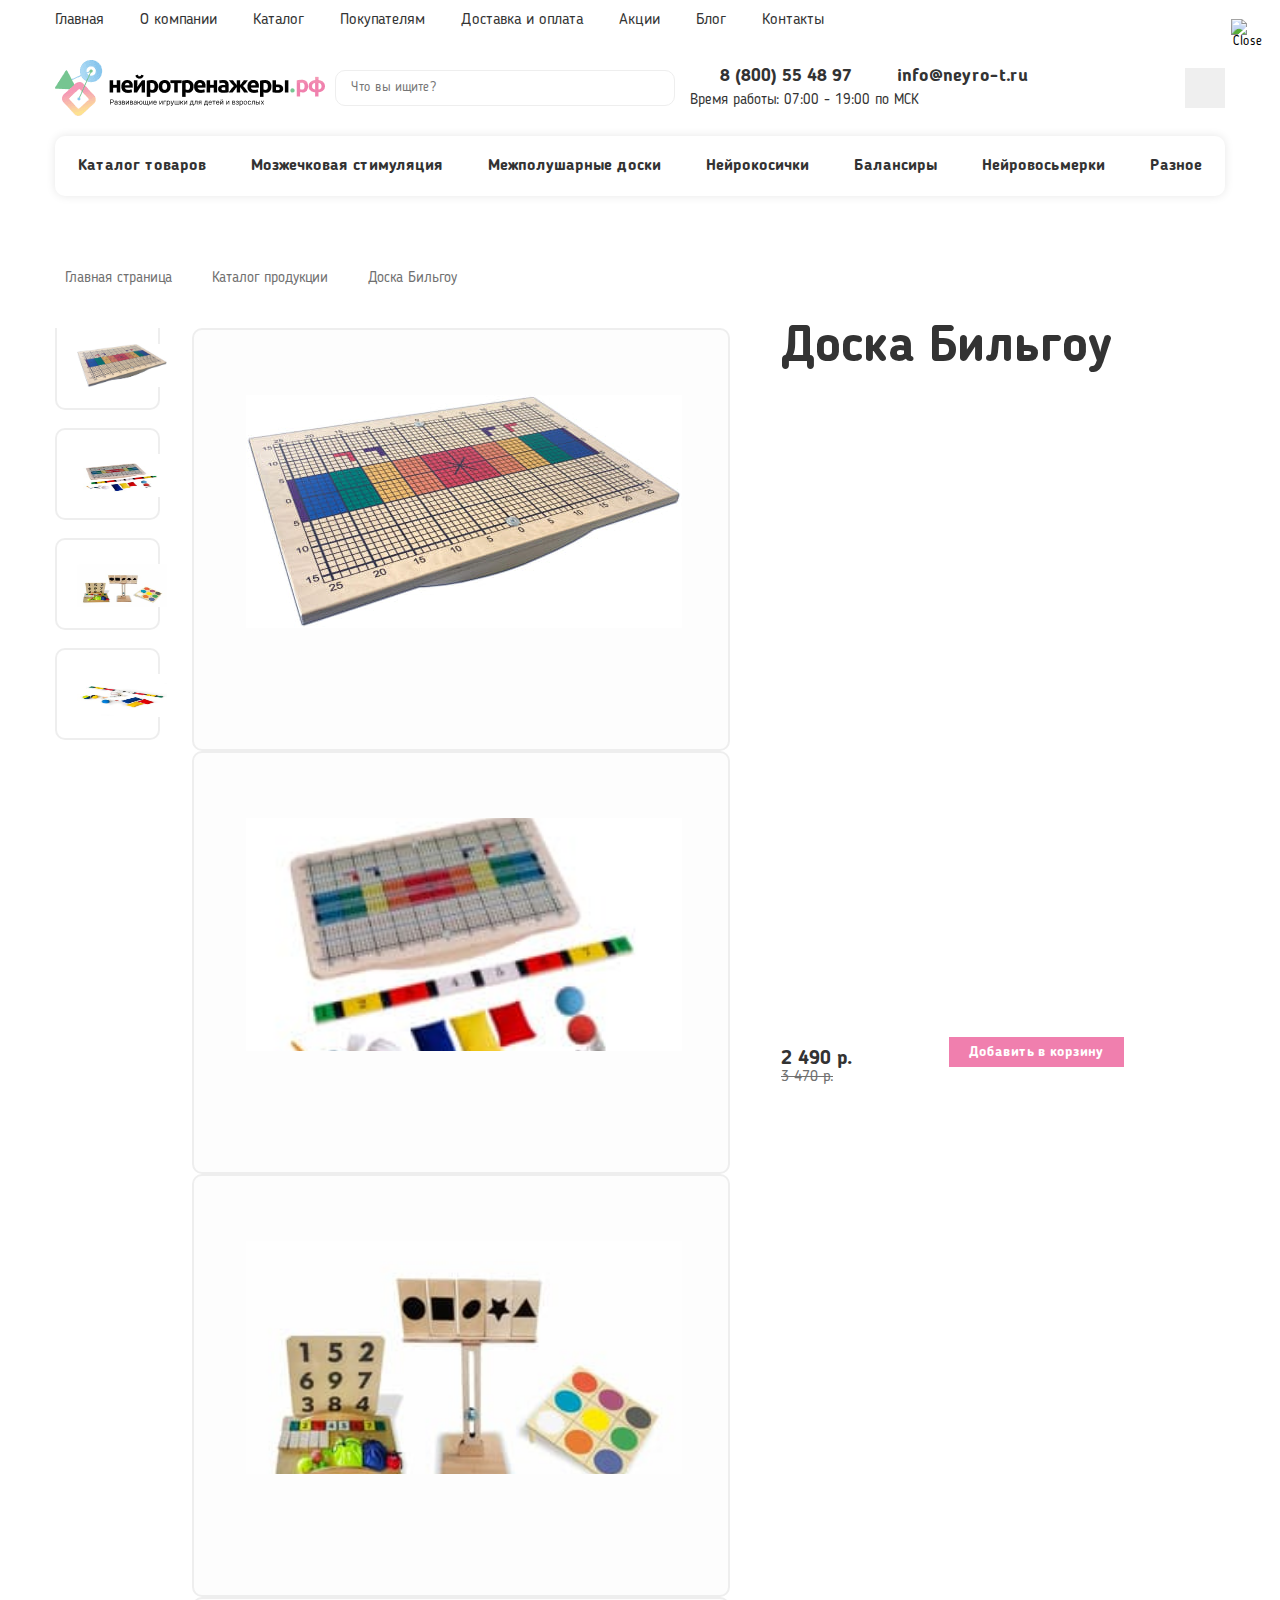
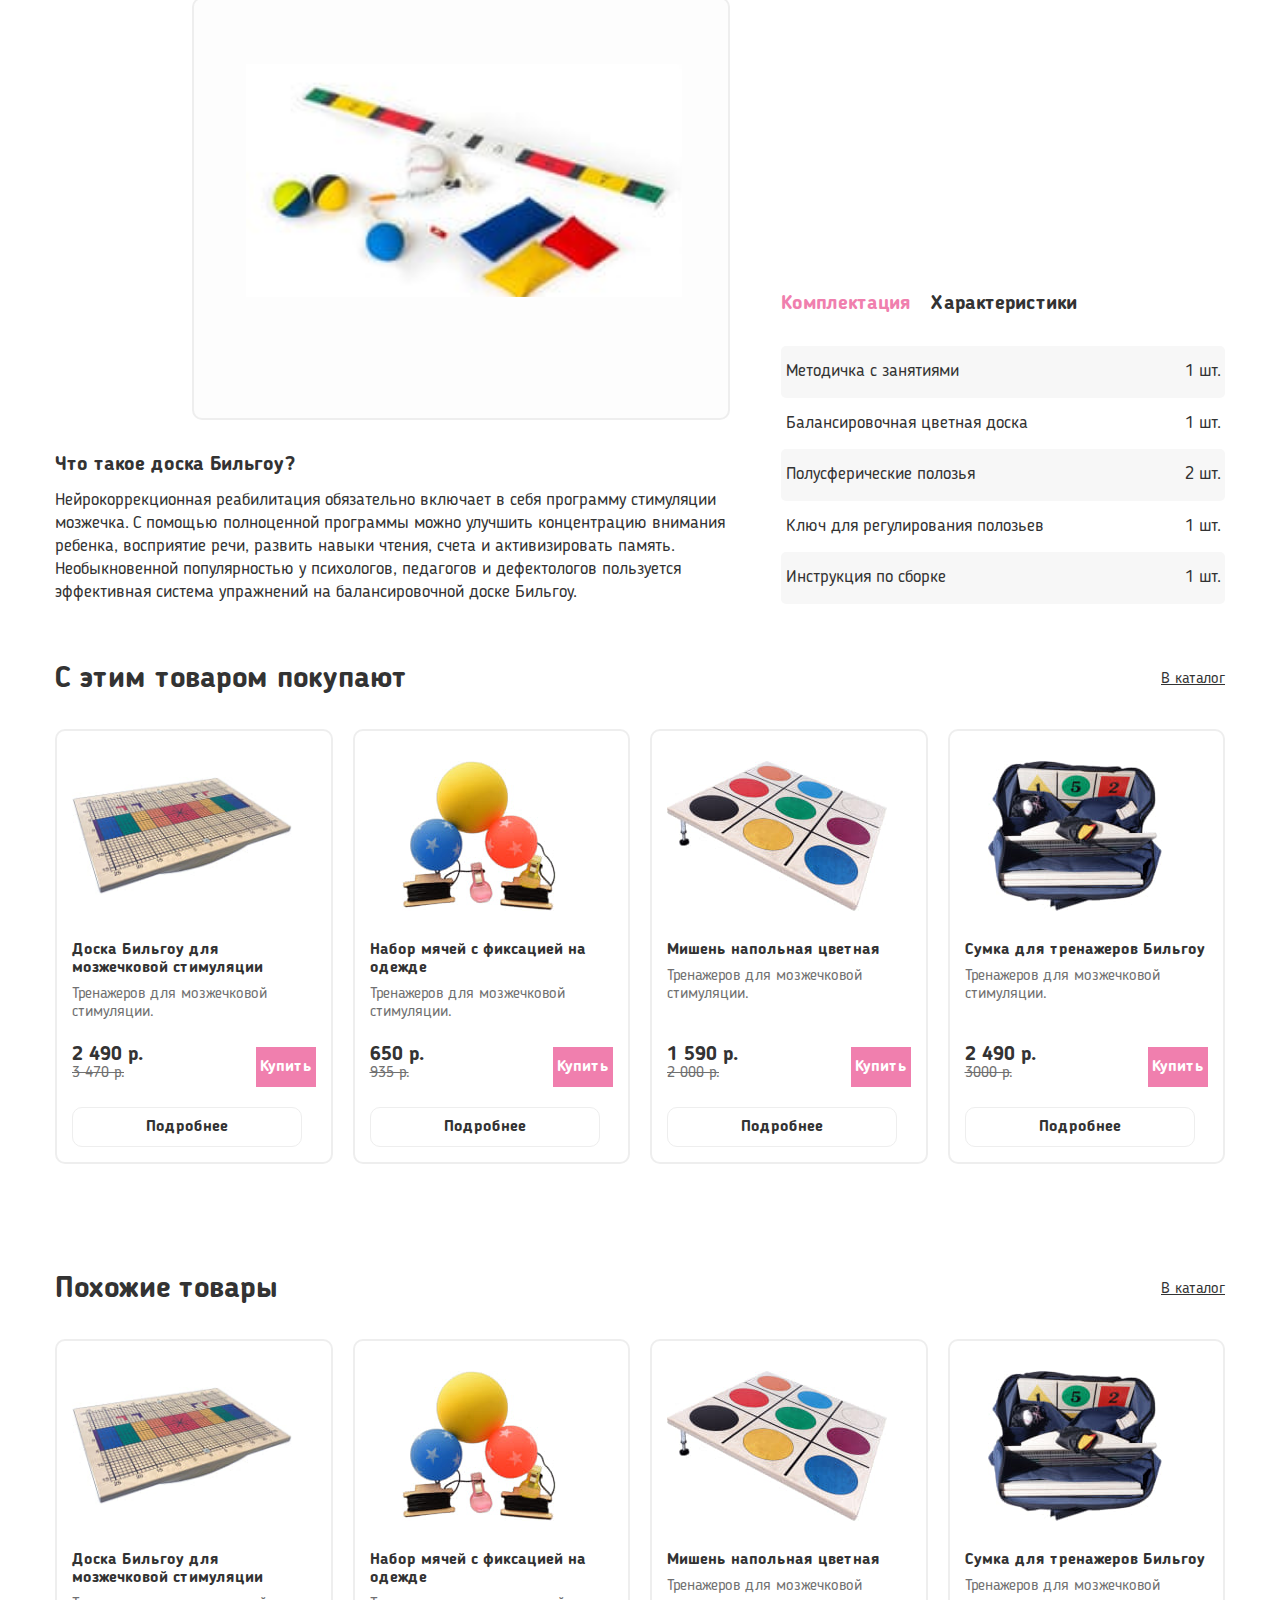
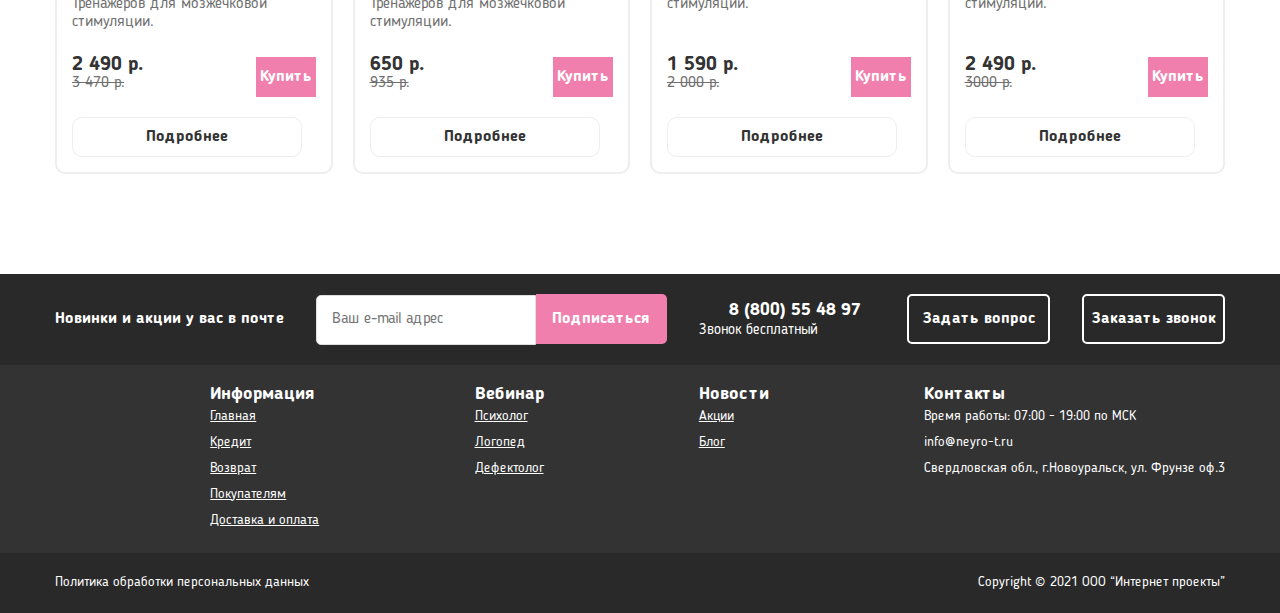
==== card-product.html @ 8db17e18 "Add files via upload" ====
<!DOCTYPE html>
<html lang="ru">
<head>
    <meta charset="UTF-8">
    <meta name="viewport" content="width=device-width, initial-scale=1">
    <link rel="stylesheet" href="css/style.css">
    <link href = "fonts/stylesheet.css" rel = "stylesheet" type = "text/css"/>
    <link rel="stylesheet" href="css/smartbasket.min.css">
    <link rel="stylesheet" href="css/jquery-ui.css">
    
    <meta name="description" content="Описание страницы">
    <meta name="keywords" content="Ключевые слова для яндекс"/>
    <meta name="googlebot" content="notranslate">
    
    <title>Карта продукта</title>
    <script src="https://cdnjs.cloudflare.com/ajax/libs/jquery/3.6.2/jquery.min.js" integrity="sha512-tWHlutFnuG0C6nQRlpvrEhE4QpkG1nn2MOUMWmUeRePl4e3Aki0VB6W1v3oLjFtd0hVOtRQ9PHpSfN6u6/QXkQ==" crossorigin="anonymous" referrerpolicy="no-referrer"></script>
</head>
<body>

<!--Header--->

    <header class="header" id="header">
        <div class="container">
            <div class="header-top">
               <div class="header-center__logo-mobil">
                    <img src="img/header/logo.png" alt="">
                </div>
                <nav class="header-top__body" id="nav">
                    <a href="index.html" class="header-top__link">Главная</a>
                    <a href="#" class="header-top__link">О компании</a>
                    <a href="catalog.html" class="header-top__link">Каталог</a>
                    <a href="#" class="header-top__link">Покупателям</a>
                    <a href="#" class="header-top__link">Доставка и оплата</a>
                    <a href="#" class="header-top__link">Акции</a>
                    <a href="#" class="header-top__link">Блог</a>
                    <a href="#" class="header-top__link">Контакты</a>
                    <div class="header-top__social-mobil">
                        <a href="#" target="_blank" class="header-top__img">
                            <img src="img/header/vk.svg" alt="">
                        </a>
                        <a href="#" target="_blank" class="header-top__img">
                            <img src="img/header/inst.svg" alt="">
                        </a>
                        <a href="#" target="_blank" class="header-top__img">
                            <img src="img/header/watsap.svg" alt="">
                        </a>
                    </div>
                </nav>
                <div class="header-top__social">
                        <a href="#" target="_blank" class="header-top__img">
                            <img src="img/header/vk.svg" alt="">
                        </a>
                        <a href="#" target="_blank" class="header-top__img">
                            <img src="img/header/inst.svg" alt="">
                        </a>
                        <a href="#" target="_blank" class="header-top__img">
                            <img src="img/header/watsap.svg" alt="">
                        </a>
                    </div>
                <button class="burger" type="button" id="burger"><span class="burger__item">Menu</span> </button>
                <div class="search-mobil" id="search-mobil">
                <div class="search-mobil_title"><span>Поиск по сайту</span><img src="img/header/close.svg" alt="" id="img-close2"></div>
                <form class="form form-search-mobil" action="/" method="post">
                    <div class="form__group form__group-search-mobil">
                        <input class="form__input form__input-search-mobil" name="search" type="text"  placeholder="Что вы ищите?">
                        <button class="form__btn form__btn-search-mobil" type="submit"><img src="img/header/search.svg" alt=""></button>
                    </div>
                    <button class="filters-btn filters-btn-search-mobil" type="button" id="filters-btn-search-mobil">Применить</button>
                </form>
            </div>
            </div>
            <div class="header-center">
                <div class="header-center__item">
                    <a class="header-center__logo" href="#">
                        <img src="img/header/logo.png" alt="">
                    </a>
                    <form class="form" action="/" method="post">
                        <div class="form__group">
                            <input class="form__input" name="search" type="text"  placeholder="Что вы ищите?">
                            <button class="form__btn" type="submit"><img src="img/header/search.svg" alt=""></button>
                        </div>
                    </form>
                    <div class="header-center__body">
                        <a class="header-center__tel" href="tel:89009001234">8 (800) 55 48 97</a>
                        <a class="header-center__mail" href="#">info@neyro-t.ru</a>
                        <p class="header-center__text" >Время работы: 07:00 - 19:00 по МСК</p>
                        </div>

                        <div class="header-center__body-mobil">
                        <a class="header-center__tel" href="tel:89009001234">8 (800) 55 48 97</a>
                        <p class="header-center__text-mobil" >07:00 - 19:00 по МСК</p>
                        </div>
                    <div class="header-center__action">
                        <a href="#" class="header-center__user user-mobil">
                            <img class="user-mobil-img" src="img/header/search.svg" alt="" id="form__btn-search-mobil">
                        </a>
                        <a href="#" class="header-center__user" data-modal="#modal_hire_me">
                            <img src="img/header/user.svg" alt="">
                        </a>
                        <button class="alert-button"></button>
                    </div>
                </div>
            </div>
            <div class="header-bottom">
                <nav class="header-bottom__item" id="nav-2">
                    <div class="header-bottom__menu">
                        <h3 class="header-bottom__link">Каталог товаров</h3>
                        <button class="modal__close modal__close-mobil" type="button" id="burger-2"><img class="burger2-close" src="img/modal-close.svg" alt="Close"></button>
                    </div>
                    <a href="#" class="header-bottom__link" id="nav__link-2">Мозжечковая стимуляция</a>
                    <a href="#" class="header-bottom__link" id="nav__link-2">Межполушарные доски</a>
                    <a href="#" class="header-bottom__link" id="nav__link-2">Нейрокосички</a>
                    <a href="#" class="header-bottom__link" id="nav__link-2">Балансиры</a>
                    <a href="#" class="header-bottom__link" id="nav__link-2">Нейровосьмерки</a>
                    <a href="#" class="header-bottom__link" id="nav__link-2">Разное</a>
                </nav>
                <div class="burger-2__item">
                    <button class="burger-2" type="button" id="burger-2"><span class="burger__item-2">Каталог товаров</span></button>
                </div>
            </div>
        </div>
    </header>


<!--Card-product--->

<div class="card-product">
    <div class="container">
        <div class="catalog__link_body">
            <a href="index.html" class="catalog_link">Главная страница</a>
            <a href="catalog.html" class="catalog_link">Каталог продукции</a>
            <a href="#" class="catalog_link">Доска Бильгоу</a>
        </div>
        <div class="card-product_item">
            <div class="card-product_colum">
                <div class="slider_item">
                    <div class="slider-nav">
                        <div class="slider-nav_body">
                            <img class="slider-nav_img" src="img/card-product/image01.jpg" alt="">
                        </div>
                        <div class="slider-nav_body">
                            <img class="slider-nav_img" src="img/card-product/image02.jpg" alt="">
                        </div>
                        <div class="slider-nav_body">
                            <img class="slider-nav_img" src="img/card-product/image03.jpg" alt="">
                        </div>
                        <div class="slider-nav_body">
                            <img class="slider-nav_img" src="img/card-product/image04.jpg" alt="">
                        </div>
                    </div>
                    <div class="slider-for">
                        <div class="slider-for_body">
                            <img class="slider-for_img" src="img/card-product/image01.jpg" alt="">
                        </div>
                        <div class="slider-for_body">
                            <img class="slider-for_img" src="img/card-product/image02.jpg" alt="">
                        </div>
                        <div class="slider-for_body">
                            <img class="slider-for_img" src="img/card-product/image03.jpg" alt="">
                        </div>
                        <div class="slider-for_body">
                            <img class="slider-for_img" src="img/card-product/image04.jpg" alt="">
                        </div>
                    </div>
                </div>
                <h4 class="card-product_subtitle">Что такое доска Бильгоу?</h4>
                <p class="card-product_text">Нейрокоррекционная реабилитация обязательно включает в себя программу стимуляции мозжечка. С помощью полноценной программы можно улучшить концентрацию внимания ребенка, восприятие речи, развить навыки чтения, счета и активизировать память.</p>
                <p class="card-product_text">Необыкновенной популярностью у психологов, педагогов и дефектологов пользуется эффективная система упражнений на балансировочной доске Бильгоу.</p>
            </div>
             <div class="card-product_colum card-product_body">
               <h1 class="card-basket__title card-product_title">Доска Бильгоу</h1>
                <div class="card-basket__body">
                    <div class="card-basket__price">
                        <p class="card-basket__price-new">2 490 р.</p>
                        <p class="card-basket__price-old">3 470 р.</p>
                    </div>
                    <div class="product__quantity_tablet">
                        <div class="product__quantity"></div>
                        <button class="card-form__btn btn-card-basket"
                        data-sb-id-or-vendor-code="01"
                        data-sb-product-name="Доска Бильгоу для мозжечковой стимуляции"
                        data-sb-product-price="2490"
                        data-sb-product-quantity="1"
                        data-sb-product-img="img/card/image%207.jpg">Добавить в корзину</button>
                    </div>
                    <div class="card-product_guarantee">
                        <div class="card-product_guarantee_item">
                            <div class="card-product_guarantee-img">
                                <img src="img/card-product/Vector_mob/Vector_mob01.svg" alt="">
                            </div>
                            <p class="card-product_guarantee-text">Гарантия 1 год</p>
                        </div>
                        <div class="card-product_guarantee_item">
                            <div class="card-product_guarantee-img">
                                <img src="img/card-product/Vector_mob/Vector_mob02.svg" alt="">
                            </div>
                            <p class="card-product_guarantee-text">Возврат в течении 1 месяца</p>
                        </div>
                        <div class="card-product_guarantee_item">
                            <div class="card-product_guarantee-img">
                                <img src="img/card-product/Vector_mob/Vector_mob03.svg" alt="">
                            </div>
                            <p class="card-product_guarantee-text">Доставка:</p>
                            <div class="card-product_delivery">
                                <img src="img/card-product/Vector_mob/pochta.png" alt="">
                            </div>
                            <div class="card-product_delivery">
                                <img src="img/card-product/Vector_mob/sdek.png" alt="">
                            </div>
                        </div>
                    </div>
                </div>
                <div class="characteristics tabs" id="tabs">
                    <div class="characteristics_body tab-header">
                       <button class="characteristics_title tab-header__item js-tab-trigger active" data-tab="1" type="button">Комплектация</button>
                       <button class="characteristics_title tab-header__item js-tab-trigger " data-tab="2" type="button">Характеристики</button>
                    </div>
                    <div class="characteristics_content tab-content">
                        <div class="tab-content__item js-tab-content active" data-tab="1">
                            <div class="characteristics_content-body">
                                <p class="characteristics_content-title">Методичка с занятиями</p>
                                <p class="characteristics_content-title">1 шт.</p>
                            </div>
                            <div class="characteristics_content-body characteristics_content-body-none">
                                <p class="characteristics_content-title">Балансировочная цветная доска</p>
                                <p class="characteristics_content-title">1 шт.</p>
                            </div>
                            <div class="characteristics_content-body">
                                <p class="characteristics_content-title">Полусферические полозья</p>
                                <p class="characteristics_content-title">2 шт.</p>
                            </div>
                            <div class="characteristics_content-body characteristics_content-body-none">
                                <p class="characteristics_content-title">Ключ для регулирования полозьев</p>
                                <p class="characteristics_content-title">1 шт.</p>
                            </div>
                            <div class="characteristics_content-body">
                                <p class="characteristics_content-title">Инструкция по сборке</p>
                                <p class="characteristics_content-title">1 шт.</p>
                            </div>
                        </div>
                        <div class="tab-content__item js-tab-content" data-tab="2">
                            <div class="characteristics_content-body">
                                <p class="characteristics_content-title">Балансировочная цветная доска</p>
                                <p class="characteristics_content-title">100 шт.</p>
                            </div>
                            <div class="characteristics_content-body characteristics_content-body-none">
                                <p class="characteristics_content-title">Полусферические полозья</p>
                                <p class="characteristics_content-title">10 шт.</p>
                            </div>
                            <div class="characteristics_content-body">
                                <p class="characteristics_content-title">Ключ для регулирования полозьев</p>
                                <p class="characteristics_content-title">2000 шт.</p>
                            </div>
                            <div class="characteristics_content-body characteristics_content-body-none">
                                <p class="characteristics_content-title">Инструкция по сборке</p>
                                <p class="characteristics_content-title">100 шт.</p>
                            </div>
                            <div class="characteristics_content-body">
                                <p class="characteristics_content-title">Методичка с занятиями</p>
                                <p class="characteristics_content-title">180 шт.</p>
                            </div>
                        </div>
                    </div>
                </div>
             </div>
         </div>
     </div>
</div>


<!--Card--->

<div class="card">
    <div class="container">
        <div class="card-title-body">
            <h2 class="card-title">С этим товаром покупают</h2>
            <a class="card-title-link" href="catalog.html">В каталог</a>
        </div>
        <div class="card__item">
            <div class="card__colum">
                <div class="card-basket">
                    <div class="card-basket__img">
                        <img class="img-card" src="img/card/image%207.jpg" alt="">
                    </div>
                    <h4 class="card-basket__title">Доска Бильгоу для мозжечковой стимуляции</h4>
                    <p class="card-basket__subtitle">Тренажеров для мозжечковой стимуляции.</p>
                    <div class="card-basket__body">
                        <div class="card-basket__price">
                            <p class="card-basket__price-new">2 490 р.</p>
                            <p class="card-basket__price-old">3 470 р.</p>
                        </div>
                        <div class="product__quantity"></div>
                        <button class="card-form__btn"
                        data-sb-id-or-vendor-code="01"
                        data-sb-product-name="Доска Бильгоу для мозжечковой стимуляции"
                        data-sb-product-price="2490"
                        data-sb-product-quantity="1"
                        data-sb-product-img="img/card/image%207.jpg">Купить</button>
                    </div>
                    <a href="card-product.html" class="card__btn">Подробнее</a>
                </div>
            </div>
            <div class="card__colum">
                <div class="card-basket">
                    <div class="card-basket__img">
                        <img class="img-card" src="img/card/image%206.jpg" alt="">
                    </div>
                    <h4 class="card-basket__title">Набор мячей с фиксацией на одежде</h4>
                    <p class="card-basket__subtitle">Тренажеров для мозжечковой стимуляции.</p>
                    <div class="card-basket__body">
                        <div class="card-basket__price">
                            <p class="card-basket__price-new">650 р.</p>
                            <p class="card-basket__price-old">935 р.</p>
                        </div>
                        <div class="product__quantity"></div>
                        <button class="card-form__btn"
                        data-sb-id-or-vendor-code="02"
                        data-sb-product-name="Набор мячей с фиксацией на одежде"
                        data-sb-product-price="650"
                        data-sb-product-quantity="1"
                        data-sb-product-img="img/card/image%206.jpg">Купить</button>
                    </div>
                    <a href="card-product.html" class="card__btn">Подробнее</a>
                </div>
            </div>
            <div class="card__colum">
                <div class="card-basket">
                    <div class="card-basket__img">
                        <img class="img-card" src="img/card/image%205.jpg" alt="">
                    </div>
                    <h4 class="card-basket__title">Мишень напольная цветная</h4>
                    <p class="card-basket__subtitle">Тренажеров для мозжечковой стимуляции.</p>
                    <div class="card-basket__body">
                        <div class="card-basket__price">
                            <p class="card-basket__price-new">1 590 р.</p>
                            <p class="card-basket__price-old">2 000 р.</p>
                        </div>
                        <div class="product__quantity"></div>
                        <button class="card-form__btn"
                        data-sb-id-or-vendor-code="03"
                        data-sb-product-name="Мишень напольная цветная"
                        data-sb-product-price="1590"
                        data-sb-product-quantity="1"
                        data-sb-product-img="img/card/image%205.jpg">Купить</button>
                    </div>
                    <a href="card-product.html" class="card__btn">Подробнее</a>
                </div>
            </div>
            <div class="card__colum">
                <div class="card-basket">
                    <div class="card-basket__img">
                        <img class="img-card" src="img/card/image%204.jpg" alt="">
                    </div>
                    <h4 class="card-basket__title">Сумка для тренажеров Бильгоу</h4>
                    <p class="card-basket__subtitle">Тренажеров для мозжечковой стимуляции.</p>
                    <div class="card-basket__body">
                        <div class="card-basket__price">
                            <p class="card-basket__price-new">2 490 р.</p>
                            <p class="card-basket__price-old">3000 р.</p>
                        </div>
                        <div class="product__quantity"></div>
                        <button class="card-form__btn"
                        data-sb-id-or-vendor-code="04"
                        data-sb-product-name="Сумка для тренажеров Бильгоу"
                        data-sb-product-price="2490"
                        data-sb-product-quantity="1"
                        data-sb-product-img="img/card/image%204.jpg">Купить</button>
                    </div>
                    <a href="card-product.html" class="card__btn">Подробнее</a>
                </div>
            </div>
        </div>
    </div>
</div>


<!--Card--->

<div class="card">
    <div class="container">
        <div class="card-title-body">
            <h2 class="card-title">Похожие товары</h2>
            <a class="card-title-link" href="catalog.html">В каталог</a>
        </div>
        <div class="card__item">
            <div class="card__colum">
                <div class="card-basket">
                    <div class="card-basket__img">
                        <img class="img-card" src="img/card/image%207.jpg" alt="">
                    </div>
                    <h4 class="card-basket__title">Доска Бильгоу для мозжечковой стимуляции</h4>
                    <p class="card-basket__subtitle">Тренажеров для мозжечковой стимуляции.</p>
                    <div class="card-basket__body">
                        <div class="card-basket__price">
                            <p class="card-basket__price-new">2 490 р.</p>
                            <p class="card-basket__price-old">3 470 р.</p>
                        </div>
                        <div class="product__quantity"></div>
                        <button class="card-form__btn"
                        data-sb-id-or-vendor-code="01"
                        data-sb-product-name="Доска Бильгоу для мозжечковой стимуляции"
                        data-sb-product-price="2490"
                        data-sb-product-quantity="1"
                        data-sb-product-img="img/card/image%207.jpg">Купить</button>
                    </div>
                    <a href="card-product.html" class="card__btn">Подробнее</a>
                </div>
            </div>
            <div class="card__colum">
                <div class="card-basket">
                    <div class="card-basket__img">
                        <img class="img-card" src="img/card/image%206.jpg" alt="">
                    </div>
                    <h4 class="card-basket__title">Набор мячей с фиксацией на одежде</h4>
                    <p class="card-basket__subtitle">Тренажеров для мозжечковой стимуляции.</p>
                    <div class="card-basket__body">
                        <div class="card-basket__price">
                            <p class="card-basket__price-new">650 р.</p>
                            <p class="card-basket__price-old">935 р.</p>
                        </div>
                        <div class="product__quantity"></div>
                        <button class="card-form__btn"
                        data-sb-id-or-vendor-code="02"
                        data-sb-product-name="Набор мячей с фиксацией на одежде"
                        data-sb-product-price="650"
                        data-sb-product-quantity="1"
                        data-sb-product-img="img/card/image%206.jpg">Купить</button>
                    </div>
                    <a href="card-product.html" class="card__btn">Подробнее</a>
                </div>
            </div>
            <div class="card__colum">
                <div class="card-basket">
                    <div class="card-basket__img">
                        <img class="img-card" src="img/card/image%205.jpg" alt="">
                    </div>
                    <h4 class="card-basket__title">Мишень напольная цветная</h4>
                    <p class="card-basket__subtitle">Тренажеров для мозжечковой стимуляции.</p>
                    <div class="card-basket__body">
                        <div class="card-basket__price">
                            <p class="card-basket__price-new">1 590 р.</p>
                            <p class="card-basket__price-old">2 000 р.</p>
                        </div>
                        <div class="product__quantity"></div>
                        <button class="card-form__btn"
                        data-sb-id-or-vendor-code="03"
                        data-sb-product-name="Мишень напольная цветная"
                        data-sb-product-price="1590"
                        data-sb-product-quantity="1"
                        data-sb-product-img="img/card/image%205.jpg">Купить</button>
                    </div>
                    <a href="card-product.html" class="card__btn">Подробнее</a>
                </div>
            </div>
            <div class="card__colum">
                <div class="card-basket">
                    <div class="card-basket__img">
                        <img class="img-card" src="img/card/image%204.jpg" alt="">
                    </div>
                    <h4 class="card-basket__title">Сумка для тренажеров Бильгоу</h4>
                    <p class="card-basket__subtitle">Тренажеров для мозжечковой стимуляции.</p>
                    <div class="card-basket__body">
                        <div class="card-basket__price">
                            <p class="card-basket__price-new">2 490 р.</p>
                            <p class="card-basket__price-old">3000 р.</p>
                        </div>
                        <div class="product__quantity"></div>
                        <button class="card-form__btn"
                        data-sb-id-or-vendor-code="04"
                        data-sb-product-name="Сумка для тренажеров Бильгоу"
                        data-sb-product-price="2490"
                        data-sb-product-quantity="1"
                        data-sb-product-img="img/card/image%204.jpg">Купить</button>
                    </div>
                    <a href="card-product.html" class="card__btn">Подробнее</a>
                </div>
            </div>
        </div>
    </div>
</div>


<!--Footer--->

<footer class="footer">
    <div class="footer-top">
        <div class="container">
            <div class="footer-top_item">
                <p class="footer-top_title">Новинки и акции у вас в почте</p>
                <form class="form-footer" action="/" method="post">
                    <div class="form__group-footer">
                        <input class="form__input-footer" name="search" type="text"  placeholder="Ваш e-mail адрес">
                        <button class="form__btn-footer" type="submit" data-modal="#modal_list">Подписаться</button>
                    </div>
                </form>
                <div class="footer-top_body">
                    <a class="header-center__tel" href="tel:89009001234">8 (800) 55 48 97</a>
                    <p class="footer-top_text">Звонок бесплатный</p>
                </div>
                <button class="footer-top_btn" data-modal="#modal_question">Задать вопрос</button>
                <button class="footer-top_btn" data-modal="#modal_call">Заказать звонок</button>
            </div>
        </div>
    </div>
    <div class="footer-center">
        <div class="container">
            <div class="footer-center_item">
                <div class="footer-center_colum">
                    <div class="footer-center_img">
                        <img src="img/footer/logo-footer.svg" alt="">
                    </div>
                </div>
                <div class="footer-center_colum">
                    <div class="footer-center_body">
                        <ul class="footer-center_title">Информация
                            <li><a href="#">Главная</a></li>
                            <li><a href="#">Кредит</a></li>
                            <li><a href="#">Возврат</a></li>
                            <li><a href="#">Покупателям</a></li>
                            <li><a href="#">Доставка и оплата</a></li>
                        </ul>
                    </div>
                </div>
                <div class="footer-center_colum">
                    <div class="footer-center_body">
                        <ul class="footer-center_title">Вебинар
                            <li><a href="#">Психолог</a></li>
                            <li><a href="#">Логопед</a></li>
                            <li><a href="#">Дефектолог</a></li>
                        </ul>
                    </div>
                </div>
                <div class="footer-center_colum">
                    <div class="footer-center_body">
                        <ul class="footer-center_title">Новости
                            <li><a href="#">Акции</a></li>
                            <li><a href="#">Блог</a></li>
                        </ul>
                    </div>
                </div>
                <div class="footer-center_colum">
                    <div class="footer-center_body">
                        <ul class="footer-center_title footer-right">Контакты
                            <li>Время работы: 07:00 - 19:00 по МСК</li>
                            <li><a href="#">info@neyro-t.ru</a></li>
                            <li>Свердловская обл., г.Новоуральск, ул. Фрунзе оф.3</li>
                        </ul>
                        <div class="header-top__social social-footer">
                            <a href="#" target="_blank" class="header-top__img">
                                <img src="img/footer/Vector.svg" alt="">
                            </a>
                            <a href="#" target="_blank" class="header-top__img">
                                <img src="img/footer/Vector%20(1).svg" alt="">
                            </a>
                            <a href="#" target="_blank" class="header-top__img">
                                <img src="img/footer/Vector%20(2).svg" alt="">
                            </a>
                        </div>
                    </div>
                </div>
            </div>
        </div>
    </div>
    <div class="footer-bottom">
        <div class="container">
            <div class="footer-bottom_item">
                <p class="footer-bottom_text">Политика обработки персональных данных</p>
                <div class="footer-bottom_img">
                    <div class="footer-bottom_card">
                        <img src="img/footer/mir.svg" alt="">
                    </div>
                    <div class="footer-bottom_card">
                        <img src="img/footer/master%20card.svg" alt="">
                    </div>
                    <div class="footer-bottom_card">
                        <img src="img/footer/visa.svg" alt="">
                    </div>
                </div>
                <p class="footer-bottom_text">Copyright © 2021 ООО “Интернет проекты”</p>
            </div>
        </div>
    </div>
</footer>


<!--Footer tablet--->

<footer class="footer-tablet">
    <div class="footer-top">
        <div class="container">
            <div class="footer-top_item">
                <div class="footer-top_item-tablet">
                    <p class="footer-top_title footer-top_title-tablet">Новинки и акции у вас в почте</p>
                    <form class="form-footer" action="/" method="post">
                        <div class="form__group-footer">
                            <input class="form__input-footer" name="search" type="text"  placeholder="Ваш e-mail адрес">
                            <button class="form__btn-footer" type="submit" data-modal="#modal_list">Подписаться</button>
                        </div>
                    </form>
                </div>
                <div class="footer-top_body">
                    <div class="footer-top_body-tablet">
                        <a class="header-center__tel" href="tel:89009001234">8 (800) 55 48 97</a>
                        <p class="footer-top_text footer-top_text-tablet">Звонок бесплатный</p>
                    </div>
                    <button class="footer-top_btn footer-top_btn-tablet" data-modal="#modal_question">Задать вопрос</button>
                    <button class="footer-top_btn footer-top_btn-tablet" data-modal="#modal_call">Заказать звонок</button>
                </div>
            </div>
        </div>
    </div>
    <div class="footer-center">
        <div class="container">
            <div class="footer-center_colum footer-center_colum-tablet">
                <div class="footer-center_img">
                    <img src="img/footer/logo-footer.svg" alt="">
                </div>
                </div>
            <div class="footer-center_item">
                <div class="footer-center_colum">
                    <div class="footer-center_body">
                        <ul class="footer-center_title">Информация
                            <li><a href="#">Главная</a></li>
                            <li><a href="#">Кредит</a></li>
                            <li><a href="#">Возврат</a></li>
                            <li><a href="#">Покупателям</a></li>
                            <li><a href="#">Доставка и оплата</a></li>
                        </ul>
                    </div>
                </div>
                <div class="footer-center_colum">
                    <div class="footer-center_body">
                        <ul class="footer-center_title">Вебинар
                            <li><a href="#">Психолог</a></li>
                            <li><a href="#">Логопед</a></li>
                            <li><a href="#">Дефектолог</a></li>
                        </ul>
                    </div>
                </div>
                <div class="footer-center_colum">
                    <div class="footer-center_body">
                        <ul class="footer-center_title">Новости
                            <li><a href="#">Акции</a></li>
                            <li><a href="#">Блог</a></li>
                        </ul>
                    </div>
                </div>
                <div class="footer-center_colum">
                    <div class="footer-center_body">
                        <ul class="footer-center_title footer-right">Контакты
                            <li>Время работы: 07:00 - 19:00 по МСК</li>
                            <li><a href="#">info@neyro-t.ru</a></li>
                            <li>Свердловская обл., г.Новоуральск, ул. Фрунзе оф.3</li>
                        </ul>
                        <div class="header-top__social social-footer">
                            <a href="#" target="_blank" class="header-top__img">
                                <img src="img/footer/Vector.svg" alt="">
                            </a>
                            <a href="#" target="_blank" class="header-top__img">
                                <img src="img/footer/Vector%20(1).svg" alt="">
                            </a>
                            <a href="#" target="_blank" class="header-top__img">
                                <img src="img/footer/Vector%20(2).svg" alt="">
                            </a>
                        </div>
                    </div>
                </div>
            </div>
        </div>
    </div>
    <div class="footer-bottom">
        <div class="container">
            <div class="footer-bottom_item">
                <p class="footer-bottom_text">Политика обработки персональных данных</p>
                <div class="footer-bottom_img">
                    <div class="footer-bottom_card">
                        <img src="img/footer/mir.svg" alt="">
                    </div>
                    <div class="footer-bottom_card">
                        <img src="img/footer/master%20card.svg" alt="">
                    </div>
                    <div class="footer-bottom_card">
                        <img src="img/footer/visa.svg" alt="">
                    </div>
                </div>
                <p class="footer-bottom_text">Copyright © 2021 ООО “Интернет проекты”</p>
            </div>
        </div>
    </div>
</footer>


<!--Footer mobil--->

<footer class="footer-mobil">
    <div class="footer-top">
        <div class="container">
            <div class="footer-top_item footer-top_item-mobil">
                <div class="footer-top_item-tablet">
                    <p class="footer-top_title footer-top_title-mobil">Новинки и акции у вас в почте</p>
                    <form class="form-footer" action="/" method="post">
                        <div class="form__group-footer form__group-footer-mobil">
                            <input class="form__input-footer form__input-footer-mobil" name="search" type="text"  placeholder="Ваш e-mail адрес">
                            <button class="form__btn-footer form__btn-footer-mobil" type="submit" data-modal="#modal_list">Подписаться</button>
                        </div>
                    </form>
                </div>
                <div class="footer-top_body">
                    <div class="footer-top_body2">
                        <a class="header-center__tel footer--tel" href="tel:89009001234">8 (800) 55 48 97</a>
                        <p class="footer-top_text footer-top_text-mobil">Звонок бесплатный</p>
                    </div>
                    <button class="footer-top_btn footer-top_btn-mobil" data-modal="#modal_question">Задать вопрос</button>
                    <button class="footer-top_btn footer-top_btn-mobil" data-modal="#modal_call">Заказать звонок</button>
                </div>
            </div>
        </div>
    </div>
    <div class="footer-center">
        <div class="container">
            <div class="footer-center_colum footer-center_colum-tablet">
                <div class="footer-center_img">
                    <img src="img/footer/logo-footer.svg" alt="">
                </div>
                </div>
            <div class="footer-center_item">
                <div class="footer-center_colum">
                    <div class="footer-center_body-mobil">
                        <ul class="footer-center_title">Информация
                            <li><a href="#">Главная</a></li>
                            <li><a href="#">Кредит</a></li>
                            <li><a href="#">Возврат</a></li>
                            <li><a href="#">Покупателям</a></li>
                            <li><a href="#">Доставка и оплата</a></li>
                        </ul>
                    </div>
                    <div class="footer-center_body">
                        <ul class="footer-center_title">Вебинар
                            <li><a href="#">Психолог</a></li>
                            <li><a href="#">Логопед</a></li>
                            <li><a href="#">Дефектолог</a></li>
                        </ul>
                    </div>
                </div>
                <div class="footer-center_colum">
                    <div class="footer-center_body-mobil">
                        <ul class="footer-center_title">Новости
                            <li><a href="#">Акции</a></li>
                            <li><a href="#">Блог</a></li>
                        </ul>
                    </div>
                    <div class="footer-center_body">
                        <ul class="footer-center_title footer-right">Контакты
                            <li>Время работы: 07:00 - 19:00 по МСК</li>
                            <li><a href="#">info@neyro-t.ru</a></li>
                            <li>Свердловская обл., г.Новоуральск, ул. Фрунзе оф.3</li>
                        </ul>
                        <div class="header-top__social social-footer">
                            <a href="#" target="_blank" class="header-top__img">
                                <img src="img/footer/Vector.svg" alt="">
                            </a>
                            <a href="#" target="_blank" class="header-top__img">
                                <img src="img/footer/Vector%20(1).svg" alt="">
                            </a>
                            <a href="#" target="_blank" class="header-top__img">
                                <img src="img/footer/Vector%20(2).svg" alt="">
                            </a>
                        </div>
                        <div class="footer-bottom_img footer-bottom_img-mobil">
                            <div class="footer-bottom_card">
                                <img src="img/footer/mir.svg" alt="">
                            </div>
                            <div class="footer-bottom_card">
                                <img src="img/footer/master%20card.svg" alt="">
                            </div>
                            <div class="footer-bottom_card">
                                <img src="img/footer/visa.svg" alt="">
                            </div>
                        </div>
                    </div>
                </div>
            </div>
        </div>
    </div>
    <div class="footer-bottom">
        <div class="container">
            <div class="footer-bottom_item">
                <p class="footer-bottom_text">Политика обработки персональных данных</p>
                <p class="footer-bottom_text">Copyright © 2021 ООО “Интернет проекты”</p>
            </div>
        </div>
    </div>
</footer>


<!--Modal-User--->

    <div class="modal" id="modal_hire_me">
        <div class="modal__dialog">
            <button class="modal__close" type="button" data-close><img src="img/modal-close.svg" alt="Close"> </button>
            <div class="modal__body">
                <h3 class="modal_title">Авторизация</h3>
                <form class="modal__form" action="/" method="post">
                    <div class="modal__form__group">
                        <input class="form__input-modal" name="login" type="text" id="input-login" placeholder="Ваш логин">
                    </div>
                    <div class="modal__form__group">
                        <input class="form__input-modal" name="input-tel" type="password" id="input-email" placeholder="Ваш пароль">
                    </div>
                    <div class="modal-btn_body">
                        <button class="modal__btn" type="submit">Войти на сайт</button>
                        <a href="#" class="modal-password">Забыли пароль?</a>
                    </div>
                    <p class="modal_text" data-modal="#modal_hire_me">Нет аккаунта? <a class="modal-password" href="#" data-modal="#modal_registration"> Зарегистрируйтесь</a></p>
                    <p class="modal_subtext">Войти через:</p>
                    <div class="modal_social">
                        <a href="#" class="modal_icon" target="_blank">
                            <img src="img/social/twitter.svg" alt="">
                        </a>
                        <a href="#" class="modal_icon" target="_blank">
                            <img src="img/social/facebook.svg" alt="">
                        </a>
                        <a href="#" class="modal_icon" target="_blank">
                            <img src="img/social/vk.svg" alt="">
                        </a>
                        <a href="#" class="modal_icon" target="_blank">
                            <img src="img/social/ok.svg" alt="">
                        </a>
                        <a href="#" class="modal_icon" target="_blank">
                            <img src="img/social/google.svg" alt="">
                        </a>
                    </div>
                </form>
            </div>
        </div>
    </div>


<!--Modal-registration--->

    <div class="modal" id="modal_registration">
        <div class="modal__dialog">
            <button class="modal__close" type="button" data-close><img src="img/modal-close.svg" alt="Close"> </button>
            <div class="modal__body">
                <h3 class="modal_title">Регистрация</h3>
                <form class="modal__form" action="/" method="post">
                    <div class="modal__form__group">
                        <input class="form__input-modal" name="login" type="text" id="input-login" placeholder="Ваш логин">
                    </div>
                    <div class="modal__form__group">
                        <input class="form__input-modal" name="input-tel" type="password" id="input-email" placeholder="Ваш пароль">
                    </div>
                    <div class="modal__form__group">
                        <input class="form__input-modal" name="input-tel" type="password" id="input-email" placeholder="Повторите пароль">
                    </div>
                    <div class="modal-btn_body modal__btn-registration">
                        <button class="modal__btn" type="submit">Регистрация </button>
                    </div>
                    <p class="modal_subtext">Войти через:</p>
                    <div class="modal_social">
                        <a href="#" class="modal_icon" target="_blank">
                            <img src="img/social/twitter.svg" alt="">
                        </a>
                        <a href="#" class="modal_icon" target="_blank">
                            <img src="img/social/facebook.svg" alt="">
                        </a>
                        <a href="#" class="modal_icon" target="_blank">
                            <img src="img/social/vk.svg" alt="">
                        </a>
                        <a href="#" class="modal_icon" target="_blank">
                            <img src="img/social/ok.svg" alt="">
                        </a>
                        <a href="#" class="modal_icon" target="_blank">
                            <img src="img/social/google.svg" alt="">
                        </a>
                    </div>
                </form>
            </div>
        </div>
    </div>


<!--Modal-question--->

    <div class="modal" id="modal_question">
        <div class="modal__dialog">
            <button class="modal__close" type="button" data-close><img src="img/modal-close.svg" alt="Close"> </button>
            <div class="modal__body">
                <h3 class="modal_title">Задать вопрос</h3>
                <form class="modal__form" action="/" method="post">
                    <div class="modal__form__group">
                        <input class="form__input-modal" name="login" type="text" id="input-login" placeholder="Ваше имя">
                    </div>
                    <div class="modal__form__group">
                        <input class="form__input-modal" name="login" type="text" id="input-login" placeholder="Ваш email">
                    </div>
                    <div class="modal__form__group">
                        <input class="form__input-modal" name="login" type="text" id="input-login" placeholder="Завайте ваш вопрос?">
                    </div>
                    <div class="modal-btn_body modal__btn-registration">
                        <button class="modal__btn" type="submit">Задать вопрос</button>
                    </div>
                </form>
            </div>
        </div>
    </div>


<!--Modal-question--->

    <div class="modal" id="modal_call">
        <div class="modal__dialog">
            <button class="modal__close" type="button" data-close><img src="img/modal-close.svg" alt="Close"> </button>
            <div class="modal__body">
                <h3 class="modal_title">Заказать звонок</h3>
                <form class="modal__form" action="/" method="post">
                    <div class="modal__form__group">
                        <input class="form__input-modal" name="login" type="text" id="input-login" placeholder="Ваше имя">
                    </div>
                    <div class="modal__form__group">
                        <input class="form__input-modal" name="login" type="text" id="input-login" placeholder="Номер телефона">
                    </div>
                    <div class="modal-btn_body modal__btn-registration">
                        <button class="modal__btn" type="submit">Заказать звонок</button>
                    </div>
                </form>
            </div>
        </div>
    </div>


<!--Modal-mailing list--->

    <div class="modal" id="modal_list">
        <div class="modal__dialog">
            <button class="modal__close" type="button" data-close><img src="img/modal-close.svg" alt="Close"> </button>
            <div class="modal__body">
                <div class="modal_image">
                    <img src="img/Vector111.svg" alt="">
                </div>
                <h4 class="modal_title">Вы успешно подписались на рассылку</h4>
                <p class="modal_subtitle">Проверьте вашу почту, и перейдите по ссылки для подтверждения</p>
            </div>
        </div>
    </div>

<!--Javaskript--->

    <script src="js/app.js"></script>
    <script src="js/jquery-ui.min.js"></script>
    <script src="js/slick.min.js"></script>
    <script src="./js/smartbasket.min.js"></script>

    <div class="smart-basket__wrapper"></div>

</body>
</html>
---- css/style.css ----
/*Обнуление*/

* {padding: 0;margin: 0;border:0;}
*,
*:before,
*:after {
    -moz-box-sizing: border-box;
    -webkit-box-sizing: border-box;
    box-sizing: border-box;
}
:focus,
:active {
    outline: none;
}
a:focus,
a:active {
    outline: none;
}
nav,
footer,
header,
aside {
    display: block;
}
html,
body {
    height: 100%;
    width: 100%;
    font-size: 100%;
    line-height: 1;
    font-size: 14px;
    -ms-text-size-adjust: 100%;
    -moz-text-size-adjust: 100%;
    -webkit-text-size-adjust: 100%;
}
input,
button,
textarea {
    font-family: inherit;
}
input:focus::-webkit-input-placeholder {
       color: transparent !important;
    }
input:focus::-moz-placeholder {
       color: transparent !important;
    }
input:focus::-moz-placeholder {
    color: transparent !important;
}
input:focus:-ms-input-placeholder {
    color: transparent !important;
}
textarea:focus::-webkit-input-placeholder {
       color: transparent !important;
    }
textarea:focus::-moz-placeholder {
       color: transparent !important;
    }
textarea:focus::-moz-placeholder {
    color: transparent !important;
}
textarea:focus:-ms-input-placeholder {
    color: transparent !important;
}
input::-ms-clear {
    display: none;
}
button {
    cursor: pointer;
}
button::-moz-focus-inner {
    padding: 0;
    border: 0;
}
a,
a:visited {
    text-decoration: none;
    color: inherit;
}
a:hover {
    text-decoration: none;
}
ul li {
    list-style: none;
}
img {
    vertical-align: top;
}
h1,
h2,
h3,
h4,
h5,
h6 {
    font-size: inherit;
}

body {
    margin: 0;
    font-family: 'Blogger Sans', sans-serif;
    font-display: swap;
    font-weight: 400;
    font-size: 16px;
    line-height: 1.25;
    color: #333333;
    background-color: #fff;
}

body.no-scroll {
    overflow: hidden;
}

.container {
    max-width: 1200px;
    margin: 0 auto;
    padding: 0 15px;
}

.hide {
    display: none;
}

/*Header*/

.header {
    width: 100%;
    height: 223px;
    overflow: hidden;
    position: absolute;
    background-color: #fff;
    top: 0;
    left: 0;
    z-index: 1000;
}

.header-top {
    display: flex;
    justify-content: space-between;
    width: 100%;
    height: 40px;
}

.header-top__body {
    display: flex;
    align-items: center;
}

.header-top__link {
    margin-right: 36px;
    line-height: 1.05;
    transition-duration: 0.3s;
}

.header-top__link:hover {
    color: #F07FAE;
}

.header-top__link:last-child {
    margin-right: 0;
}

.header-top__social {
    display: flex;
    align-items: center;
}

.header-top__social-mobil {
    display: none;
}

.header-top__img {
    width: 16px;
    height: 16px;
    margin-left: 20px;
}

.header-top__img:first-child {
    width: 16px;
    height: 9.29px;
    margin: 0;
}


.header-center__logo-mobil {
    display: none;
}

.header-center {
    margin: 20px 0;
}
.header-center__item {
    display: flex;
    align-items: center;
    justify-content: space-between;
}

.form__group {
    display: flex;
    justify-content: space-between;
    background: #FFFFFF;
    border: 1px solid #EEEEEE;
    border-radius: 10px;
    width: 340px;
    padding: 10px 5px 10px 15px;
    margin: 0 10px;
}

.form__btn {
    background: #fff;
}

.header-bottom {
    box-shadow: 0px 0px 10px rgba(0, 0, 0, 0.1);
    border-radius: 10px;
}

.header-center__body {
    display: flex;
    flex-wrap: wrap;
    color: #333333;
    margin: 0 5px;

}

.header-center__body-mobil {
    display: none;
}

.header-center__tel, .header-center__mail {
    position: relative;
    font-weight: 700;
    font-size: 18px;
    line-height: 24px;
    padding: 0 15px 0 30px;
    transition-duration: .4s;
}

.header-center__tel:before {
    content: "";
    position: absolute;
    background-image: url(../img/header/telephone.svg);
    width: 20px;
    height: 20px;
    top: 1px;
    left: 0;
}

.header-center__tel:hover, .header-center__mail:hover {
    top: -1px;
}

.header-center__mail:before {
    content: "";
    position: absolute;
    background-image: url(../img/header/letter.svg);
    width: 20px;
    height: 20px;
    top: 2px;
    left: 0;
}

.header-center__text, .header-center__text-mobil {
    font-size: 15px;
    line-height: 25px;
}

.header-center__action {
    display: flex;
    position: relative;
}

.header-center__action-mobil {
    display: flex;
    position: relative;
}

.header-center__user {
    padding: 10px 14px;
}

.user-mobil, .user-mobil-img {
    display: none;
}

.alert-button {
    width: 40px;
    height: 40px;
}

.alert-button img {
    width: 40px;
    height: 68px;
    background: #fff;
}

.alert-button span {
    position: absolute;
    width: 24px;
    height: 24px;
    top: 4px;
    right: -14px;
    display: flex;
    justify-content: center;
    align-items: center;
    font-size: 12px;
    color: #FFFFFF;
    background: #F07FAE;
    border-radius: 50%;
    border: 2px solid #FFFFFF;
    transition-duration: .2s;
}

.alert-button:hover span {
    width: 26px;
    height: 26px;
    font-size: 13px;
}

.header-center__action-mobil {
    display: none;
}


.header-bottom__item {
    display: flex;
    flex-wrap: wrap;
    justify-content: space-around;
}

.header-bottom__link {
    font-weight: 700;
    color: #333333;
    padding: 20px 10px;
    transition-duration: .2s;
}

.header-bottom__link:hover {
    color: #F07FAE;
}


/* Burger */

.burger {
    width: 30px;
    padding: 10px 0;
    display: none;
    font-size: 0;
    border: 0;
    background: none;
    cursor: pointer;
    position: absolute;
    top: 15px;
    right: -3px;
    z-index: 1;
}

.burger__item {
    display: block;
    width: 100%;
    height: 5px;
    background-color: #000000;;
    position: absolute;
    top: 20px;
    right: 20px;
    transition: background .3s linear;
}

.burger__item:before {
    content: "";
    width: 100%;
    height: 5px;
    background-color: #000000;;
    position: absolute;
    left: 0;
    z-index: 1;

}

.burger__item:after {
    content: "";
    width: 60%;
    height: 5px;
    background-color: #000000;;
    position: absolute;
    left: 0;
    z-index: 1;
}

.burger__item:before {
    top: -10px;
}

.burger__item:after {
    bottom: -10px;
}

.burger-2 {
    position: relative;
    display: none;
    color: #333333;
    background: #fff;
    font-size: 32px;
    line-height: 40px;
    font-weight: 700;
}

.burger-2__item {
    display: flex;
    justify-content: center;
    align-items: center;
}

.burger-2__img {
    display: none;
}


@media (max-width: 991px) {

    .header-top__link {
        margin-right: 15px;
    }

    .header-center__logo img {
        width: 250px;
    }

    .header-center__text {
        display: none;
    }

    .form__group {
        width: 170px;
    }

    .header-bottom__link {
        font-weight: 400;
        padding: 25px 5px;
    }
}

@media (max-width: 767px) {

    .burger {
        display: block;
    }

    .header-top__body {
        position: fixed;
        width: 90%;
        flex-direction: column;
        background: #fff;
        height: 100%;
        overflow: auto;
        top: 0;
        right: -100%;
        z-index: 1;
        transition: all 0.5s ease 0s;
    }

    .header-top__body.active {
        display: block;
        top: 0;
        right: 0;
    }

    .header-center__logo-mobil {
        display: block;
        padding: 10px;
    }

    .header-top__link {
        display: block;
        font-size: 32px;
        line-height: 40px;
        color: #333333;
        margin: 20px;
    }

    .header-top__social-mobil {
        display: block;
        margin: 30px 0px;
    }

    .header-top__social {
        display: none;
    }

    .header-top__img {
        width: 25px;
        height: 25px;
        margin-left: 20px;
    }

    .header-top__img img {
        width: 25px;
        height: 25px;
        margin-left: 20px;
    }

    .header-top__img:first-child {
        width: 25px;
        height: 25px;
        margin: 0;
    }

    .header-center__item {
        margin: 35px 0 0 0;
    }

    .header-center__body, .form, .header-center__logo {
        display: none;
    }

    .header-center__tel:before {
        content: "";
        position: absolute;
        background-image: url(../img/header/telephone.svg);
        width: 20px;
        height: 20px;
        top: -2px;
        left: 0;
    }

    .header-center__body-mobil {
        display: block;
        margin: auto 10px;
    }

    .header-center__action {
        display: flex;
        align-items: center;
        justify-content: center;
    }

    .alert-button {
        width: 30px;
        height: 30px;
        margin-right: 10px;
    }

    .alert-button img {
        height: 38px;
    }

    .header-center__user img {
        width: 38px;
        height: 44px;
    }

    .alert-button span {
        top: 7px;
    }

    .user-mobil, .user-mobil-img {
        display: block;
    }

    .burger-2 {
        display: flex;
        justify-content: center;
        align-items: center;
    }

    .header-bottom__item {
        position: fixed;
        width: 100%;
        flex-direction: column;
        background: #fff;
        height: 100%;
        overflow: auto;
        top: 150px;
        left: -100%;
        transition: all 0.5s ease 0s;
    }

    .header-bottom__item.active {
        display: block;
        top: 150px;
        left: 0;
    }

    .header-bottom__link {
        display: block;
        font-size: 32px;
        line-height: 40px;
        color: #333333;
        margin: 0 20px;
        padding: 15px 5px;
    }
    
    .header-bottom__link:first-child {
        font-weight: 700;
        font-size: 36px;
        margin-bottom: 25px;
    }

    .burger-2.active {
        display: none;
        margin: 12px 0px 0 20px;
    }
}

@media (max-width: 428px) {

    .header-center__logo-mobil {
        padding: 5px 0;
    }

    .header-center__body-mobil {
        margin: 0;
    }

    .header-center__user, .header-center__basket {
        padding: 10px 0;
    }

    .header-center__logo-mobil img {
        width: 85%;
    }

    .header-center__user img, .header-center__basket img {
        width: 30px;
        height: 30px;
    }

    .header-center__user img {
        margin-right: 10px;
    }

    .alert-button img {
        width: 30px;
        height: 30px;
    }

    .alert-button span {
        top: 2px;
        right: -3px;
        font-size: 10px;
        width: 20px;
        height: 20px;
    }

    .burger {
        top: 6px;
    }

    .burger-2 {
        font-size: 24px;
    }

    .header-bottom__link {
        font-size: 24px;
        line-height: 26px;
        margin: 0 8px;
    }
    
    .header-bottom__link:first-child {
        font-weight: 700;
        font-size: 30px;
        margin-bottom: 5px;
    }
    
    .header-bottom__item {
        top: 130px;
    }

    .header-bottom__item.active {
        top: 130px;
    }
    
    .header-bottom .burger2-close {
        width: 20px;
        height: 20px;
        margin-top: -6px;
    }
}


/* Intro */

.intro {
    margin: 250px 0 0 0;
}

.intro__item {
    display: flex;
    margin: 0 -15px;
}

.intro_colum {
    flex: 1 1 770px;
    padding: 0 15px;
}

.intro__item-left {
    background-image: url(../img/intro/%D1%84%D0%BE%D0%BD.png);
    background-size: 100%;
    border-radius: 10px;
    height: 100%;
}

.left_item {
    display: flex;
}

.left_colum {
    flex: 0 1 50%;
}

.left_body {
    color: #FFFFFF;
    margin: 0 -50px 30px 69px;
}

.left_tytle {
    font-size: 50px;
    margin: 65px 0 30px 0;
}

.left_img-mobil {
    display: none;
}

.left_text {
    line-height: 22px;
    margin-bottom: 10px;
}

.btn {
    width: 204px;
    height: 50px;
    padding: 10px 20px;
    background: #FFFFFF;
    border-radius: 5px;
    font-weight: 700;
    font-size: 16px;
    line-height: 18px;
    color: #333333;
    transition-duration: .3s;
}

.btn:hover {
    background: #F07FAE;
    color: #ffffff;
}

.left_img  img{
    margin: -20px 0 30px 0;
}

.colum-right_item {
    display: flex;
    height: 100%;
    background: linear-gradient(0deg, rgba(0, 141, 65, 0.2), rgba(0, 141, 65, 0.2)), linear-gradient(113.62deg, #2AB86B 0%, #5DE39A 97.37%);
    opacity: 0.9;
    box-shadow: 0px 0px 20px rgba(255, 255, 255, 0.2);
    border-radius: 10px;
    margin: 0 0 5px 0;
}

.colum-right {
    flex: 1 1 430px;
    display: flex;
    flex-direction: column;
}

.colum-right_tytle {
    font-weight: 700;
    font-size: 22px;
    line-height: 25px;
    color: #FFFFFF;
    margin: 40px -50px 15px 10px;
}

.colum-right_text {
    font-size: 16px;
    line-height: 20px;
    color: #FFFFFF;
    margin: 0 -50px 15px 15px;
}

.colum-right_subtitle {
    position: relative;
    color: #FFFFFF;
    margin: 10px 15px 10px 15px;
}

.colum-right_subtitle:after {
    content: "";
    position: absolute;
    background-image: url(../img/intro/Vector.svg);
    width: 7px;
    height: 8px;
    top: 8px;
    left: 75px;
}

.colum-right_img {
    margin: 0px -15px 0px 0;
}

.colum-right_item-2 {
    display: flex;
    height: 100%;
    background: linear-gradient(112.82deg, #F68AB1 0%, #FEB5CF 100%);
    opacity: 0.9;
    box-shadow: 0px 0px 20px rgba(255, 255, 255, 0.2);
    border-radius: 10px;
    margin: 5px 0 0 0;
}


@media (max-width: 991px) {

    .intro_colum {
        flex: 1 1 100%;
    }

    .colum-right {
        flex-direction: row;
        margin: 20px 0;
    }

    .intro__item {
        flex-wrap: wrap;
    }

    .colum-right_item, .colum-right_item-2 {
        width: 100%;
    }

    .colum-right_item {
        margin: 0 10px 0 0;
    }

    .colum-right_item-2 {
        margin: 0 0 0 10px;
    }
}

@media (max-width: 767px) {

    .intro {
        margin: 230px 0 0 0;
    }

    .left_colum {
        flex: 1 1 100%;
    }

    .left_body {
        display: flex;
        flex-direction: column;
        justify-content: center;
        align-items: center;
        margin: 0 10px 30px 10px;
    }
    
    .left_tytle {
        font-size: 40px;
        margin: 50px 0 45px 0;
    }

    .left_colum-img {
        display: none;
    }

    .colum-right {
        flex-direction: column;
    }

    .colum-right_item, .colum-right_item-2  {
        margin: 0 0 10px 0;
    }
    
    .left_img-mobil {
        display: block;
        height: 300px;
    }
    
    .left_img-mobil img {
        height: 300px;
    }
}

@media (max-width: 450px) {
    
    .intro {
        margin: 223px 0 0 0;
    }
    
    .left_tytle {
        margin: 17px 0 35px 0;
    }

    .btn {
        width: 100%;
    }
}


/* Card */

.card {
    margin: 50px 0;
}

.card-title-body {
    display: flex;
    justify-content: space-between;
    align-items: center;
    color: #333333;
    margin: 60px 0 35px 0;
}

.card-title {
    font-weight: 700;
    font-size: 30px;
    line-height: 30px;
}

.card-title-link {
    font-size: 16px;
    line-height: 17px;
    text-decoration-line: underline;
    transition-duration: .2s;
}

.card-title-link:hover {
    color: #F07FAE;
}

.card__item {
    display: flex;
    flex-wrap: wrap;
    margin: 0 -10px;
}

.card__colum {
    flex: 0 1 25%;
    padding: 0 10px;
    margin-bottom: 50px;
}

.card-basket {
    display: flex;
    flex-direction: column;
    background: #FFFFFF;
    border: 2px solid #EEEEEE;
    border-radius: 10px;
    padding: 30px 15px 15px 15px;
    height: 100%;
}

.card-basket__img {
    display: flex;
    justify-content: center;
    align-items: center;
    margin: 0 0 30px 0;
    width: 220px;
    height: 150px;
}

.img-card {
    max-width: 220px;
    max-height: 150px;
    object-fit: cover;
}

.card-basket__title {
    font-weight: 700;
    line-height: 18px;
    color: #333333;
}

.card-basket__subtitle {
    font-size: 16px;
    line-height: 18px;
    color: #707070;
    margin: 8px 0 15px 0;
    flex: 1 1 auto;
}

.card-basket__body {
    display: flex;
    flex-wrap: wrap;
    justify-content: space-between;
    align-items: center;
    margin: 10px 0 20px 0;
}

.card-basket__price {
    margin-bottom: 5px;
}

.card-basket__price-new {
    font-weight: 700;
    font-size: 20px;
    line-height: 18px;
    color: #333333;
}

.card-basket__price-old {
    font-size: 16px;
    line-height: 18px;
    text-decoration-line: line-through;
    color: #707070;
}

.card-form__group input {
    width: 30px;
}

.card-form__btn {
    width: 60px;
    height: 40px;
    background: #F07FAE;
    font-weight: 700;
    font-size: 16px;
    line-height: 18px;
    color: #FFFFFF;
    transition-duration: .3s;
}

.card-form__btn:hover {
    background: #9b0041;
}

.card__btn {
    width: 230px;
    height: 40px;
    background: #FFFFFF;
    border: 1px solid #EEEEEE;
    border-radius: 10px;
    font-weight: 700;
    font-size: 16px;
    line-height: 18px;
    text-align: center;
    color: #333333;
    padding: 10px;
    transition-duration: .3s;
}

.card__btn:hover {
    background: #e6e6e6;
    color: #080000;
}


@media (max-width: 1145px) {

    .card__colum {
        flex: 0 1 33.333%;
        margin: 20px 0;
    }
}

@media (max-width: 991px) {

    .card__colum {
        flex: 0 1 50%;
        margin: 20px 0;
    }
}

@media (max-width: 767px) {

    .card {
        margin: 0;
    }

    .card-title-body {
        margin: 10px 0 5px 0;
    }

    .card-title {
        font-size: 22px;
        line-height: 1;
    }

    .img-card-2 {
        margin: 15px 0;
    }
}

@media (max-width: 573px) {

    .card__colum {
        flex: 0 1 100%;
    }

    .card-form__btn {
        width: 100%;
        border-radius: 10px;
        margin: 15px 0 0 0;
    }

    .card-basket {
        text-align:  center;
        padding: 10px 15px 10px 15px;
    }

    .card-basket__img {
        margin: 0 auto 30px auto;
    }

    .card__btn {
        width: 100%;
    }
}


/* Card 2 */

.colum-img {
    flex: 0 1 50%;
    max-width: 100%;
    object-fit: cover;
    max-height: 433px;
}

.img-card-2 {
    width: 100%;
    height: 433px;
    border-radius: 10px;
}


@media (max-width: 991px) {

    .colum-img {
        flex: 0 1 100%;
    }

    .card_image {
        width: 100%;
        padding: 0 10px;
    }

    .img-card-2 {
        width: 100%;
        object-fit: cover;
    }
}


/* about_Us */

.about {
    padding-bottom: 50px;
}

.about_title {
    margin-bottom: 35px;
}

.about_item {
    display: flex;

    margin: 0 -20px;
}

.about_colum {
    flex: 1 1 50%;
    padding: 0 17px;
}

.about_colum-text {
    flex: 0 0 50%;
}

.img-about {
    max-width: 573px;
}

.about_body {
    padding: 0 15px;
    color: #333333;
}

.about_subtitle {
    font-weight: 700;
    font-size: 20px;
    line-height: 18px;
    margin-bottom: 12px;
}

.about_text {
    line-height: 23px;
    margin-bottom: 12px;
}

.about_body-item {
    display: flex;
}

.img-body-about {
    box-shadow: 0px 0px 10px rgba(0, 0, 0, 0.1);
    border-radius: 10px;
    margin-right: 10px;
}

.img-body-about:last-child {
    margin-right: 0;
}


@media (max-width: 991px) {

    .about_item {
        flex-wrap: wrap;
    }

    .about_colum {
        flex: 1 1 100%;
    }

    .img-about {
        width: 991px;
        margin-bottom: 20px;
    }

    .img-body-about {
        flex: 0 1 33.333%;
        margin: 5px 0;
    }
}


/* Reviews */

.reviews {
    margin-bottom: 50px;
}

.reviews_body {
    display: flex;
    justify-content: space-between;
    margin: 30px 0;
    color: #333333;
}

.reviews_title {
    font-weight: 700;
    font-size: 30px;
    line-height: 18px;
}

.reviews_title-link {
    font-size: 16px;
    line-height: 17px;
    text-decoration-line: underline;
    transition-duration: 0.2s;
}

.reviews_title-link:hover{
    color: #F07FAE;
}

.reviews_item {
    display: flex;
    flex-wrap: wrap;
    margin: 0 -10px;
}

.reviews_colum {
    display: flex;
    flex-direction: column;
    flex: 0 1 33.3333%;
    padding: 0 10px;
}

.reviews_content {
    flex: 1 1 auto;
    color: #707070;
    padding: 10px 10px 30px 10px;
    background: #FFFFFF;
    border: 2px solid #EEEEEE;
    border-radius: 10px;
    margin-bottom: 30px;
}

.reviews_block {
    display: flex;
    align-items: center;
    margin: 20px 0 15px 0;
}

.reviews_img {
    width: 60px;
    height: 60px;


    margin-right: 5px;
}

.reviews_photo {
    width: 60px;
    height: 60px;
    border-radius: 50%;
    object-fit: cover;

}

.reviews_name-block {
    padding: 0 15px;
}

.reviews_name {
    font-weight: 700;
    font-size: 20px;
    line-height: 26px;
}

.reviews_address {
    font-size: 16px;
    line-height: 18px;
}

.reviews_text {
    font-size: 16px;
    line-height: 20px;
    padding-right: 18px;
}


@media (max-width: 991px) {

    .reviews_colum {
        flex: 0 1 50%;
    }
}

@media (max-width: 767px) {

    .reviews {
        margin-bottom: 15px;
    }

    .reviews_colum {
        flex: 0 1 100%;
    }

    .reviews_body {
        margin: 15px 0;
    }

    .reviews_content {
        margin-bottom: 15px;
    }
}


/* Footer */

.footer-top {
    background: #292929;
    color: #FFFFFF;
}

.footer-top_item {
    display: flex;
    justify-content: space-between;
    align-items: center;
    padding: 20px 0;
}

.footer-top_title {
    font-weight: 700;
}

.form-footer input {
    width: 220px;
    height: 50px;
    background: #FFFFFF;
    border: 1px solid #DFDFDF;
    border-radius:  5px 0 0 5px;
    padding-left: 15px;
    margin-right: -5px;
    font-size: 16px;
}

.form__btn-footer {
    width: 131px;
    height: 50px;
    background: #F07FAE;
    font-weight: 700;
    font-size: 16px;
    line-height: 16px;
    color: #FFFFFF;
    border-radius: 0 5px 5px 0;
    transition-duration: .3s;
}

.form__btn-footer:hover {
    background: #b43167;
    color: #000;
}

.footer-top_text {
    font-size: 15px;
    line-height: 18px;
}

.footer-top_btn {
    font-weight: 700;
    font-size: 16px;
    line-height: 18px;
    width: 143px;
    height: 50px;
    border: 2px solid #FFFFFF;
    border-radius: 5px;
    background: #292929;
    color: #FFFFFF;
    transition-duration: .3s;
}

.footer-top_btn:hover {
    background: #fff;
    color: #000;
}



.footer-center {
    background: #333333;
    color: #FFFFFF;
}

.footer-center_item {
    display: flex;
    justify-content: space-between;
    padding: 20px 0;
}

.footer-center_title {
    font-weight: 700;
    font-size: 18px;
    line-height: 18px;
}

.footer-center li {
    font-weight: 400;
    font-size: 14px;
    line-height: 26px;
    text-decoration-line: underline;
    transition-duration: .2s;
}

.footer-right li {
    text-decoration: none;
    transition-duration: .3s;
}

.footer-center li:hover {
    color: #F07FAE;
}

.social-footer {
    margin-top: 15px;
}



.footer-bottom {
    background: #292929;
    color: #FFFFFF;
}

.footer-bottom_item {
    display: flex;
    justify-content: space-between;
    align-items: center;
    padding: 20px 0;
}

.footer-bottom_text {
    font-size: 14px;
    line-height: 15px;
}

.footer-bottom_img {
    display: flex;
    align-items: center;
}

.footer-bottom_card {
    margin-right: 10px;
}

.footer-bottom_card:last-child {
    margin-right: 0;
}

.footer-tablet {
    display: none;
}

.footer-mobil {
    display: none;
}


/* Footer tablet */

.footer-top_item-tablet {
    display: flex;
    flex-direction: column;
    justify-content: center;
}

.footer-top_title-tablet {
    text-align: center;
    margin-bottom: 10px;
}

.footer-top_body-tablet {
    display: flex;

    align-items: center;
    margin-bottom: 10px;
}

.footer-top_text-tablet {
    margin:  0 15px 0 30px;
}

.footer-top_btn-tablet {
    margin: 0 0 0 10px;
    width: 175px;
}

.footer-center_colum-tablet {
    padding: 15px 0;
}


/* Footer mobil */

.footer-top_item-mobil {
    display: flex;
    justify-content: space-between;
}

.footer-top_title-mobil {
    text-align: start;
    margin: 0 5px 28px 0;
}

.form__group-footer-mobil {
    display: flex;
    flex-wrap: wrap;
}

.form__btn-footer-mobil {
    width: 150px;
    height: 35px;
    border: 1px solid #DFDFDF;
    border-radius: 5px;
}

.form__group-footer-mobil input {
    width: 150px;
    height: 35px;
    margin-bottom: 5px;
    border: 1px solid #DFDFDF;
    border-radius: 5px;
}

.footer-top_text-mobil {
    margin: -3px 0 10px 0;
}

.footer-top_btn-mobil {
    width: 150px;
    height: 35px;
    margin: 0 0 5px 5px;
}

.footer-center_body-mobil {
    padding-bottom: 10px;
    margin-right: 10px;
}

.footer-bottom_img-mobil {
    margin: 50px 0 10px 0;
}

.footer--tel {
    padding: 0 0px 0 24px;
}


@media (max-width: 991px) {

    .footer-tablet {
        display: block;
    }

    .footer {
        display: none;
    }
}

@media (max-width: 767px) {

    .footer-mobil {
        display: block;
    }

    .footer-tablet {
        display: none;
    }
}

@media (max-width: 499px) {

    .footer-top_text-mobil {
        margin: -2px 0 30px 0;
    }
}


/* Страница 02 "Catalog" */

.catalog {
    margin: 243px 0 0 0;
}

.catalog__tytle {
    font-weight: 700;
    font-size: 50px;
    line-height: 18px;
    color: #333333;
    margin-bottom: 50px;

}

.catalog__link_body {
    font-size: 15px;
    line-height: 18px;
    color: #707070;
    margin-bottom: 40px;
}

.catalog_link {
    padding: 5px 10px;
    margin-right: 15px;
    transition-duration: .2s;
}

.catalog_link:last-child {
    margin-right: 0;
}

.catalog_link:hover {
    background: #FFC480;
    border-radius: 5px;
}

.catalog__item {
    display: flex;
    overflow: hidden;
}

.filter_title {
    font-weight: 700;
    font-size: 20px;
    line-height: 18px;
    color: #333333;
    margin-bottom: 25px;
}

.filter_ul {
    font-size: 18px;
    line-height: 1.2;
    text-decoration-line: underline;
    color: #333333;
    margin-bottom: 50px;
}

.filter_ul li {
    transition-duration: .3s;
    margin-bottom: 15px;
}

.filter_ul li:hover {
    color: #F07FAE;
}


/* Checkbox */

.title-checkbox {
    margin-top: 50px;
}

.img-close {
    display: none;
}

.custom-checkbox {
    position: absolute;
    z-index: -1;
    opacity: 0;
}

.custom-checkbox+label {
    position: relative;
    display: inline-flex;
    align-items: center;
    user-select: none;
    font-size: 18px;
    line-height: 1.2;
    color: #333333;
    cursor: pointer;
    margin: 0 0 15px 25px;
}
.custom-checkbox+label::before {
    content: '';
    position: absolute;
    top: 2px;
    left: -25px;
    display: inline-block;
    width: 18px;
    height: 18px;
    flex-shrink: 0;
    flex-grow: 0;
    border: 1px solid #adb5bd;
    border-radius: 5px;
}

.custom-checkbox:checked+label::before {
    border-color: #FFFFFF;
    background: #F07FAE;

    background-image: url("../img/catalog/Vector%204.svg");
    background-repeat: no-repeat;
    background-position: center center;
    background-size: 70% 70%;
}

/* стили при наведении курсора на checkbox */
.custom-checkbox:not(:disabled):not(:checked)+label:hover::before {
    border-color: #b3d7ff;
}
/* стили для активного состояния чекбокса (при нажатии на него) */
.custom-checkbox:not(:disabled):active+label::before {
    background-color: #b3d7ff;
    border-color: #b3d7ff;
}
/* стили для чекбокса, находящегося в фокусе */
.custom-checkbox:focus+label::before {
    box-shadow: 0 0 0 1px rgba(0, 123, 255, 0.25);
}
/* стили для чекбокса, находящегося в фокусе и не находящегося в состоянии checked */
.custom-checkbox:focus:not(:checked)+label::before {
    border-color: #80bdff;
}
/* стили для чекбокса, находящегося в состоянии disabled */
.custom-checkbox:disabled+label::before {
    background-color: #e9ecef;
}


/* Filter */

.filters-price_inputs {
    display: flex;
    justify-content: space-between;
    align-items: center;
    width: 300px;
    margin-top: 20px;
}

.filters-price_label {
    width: 85px;
    height: 40px;
    background: #FFFFFF;
    border: 1px solid #DFDFDF;
    border-radius: 5px;
    font-weight: 400;
    font-size: 14px;
    line-height: 18px;
    color: #707070;
    margin: 0 20px 0 0;
    padding: 10px;
}

.filters-price_input {
    width: 60px;
}

.filter {
    flex: 0 0 338px;
}

.content__nav {
    margin-bottom: 10px;
}

.content__nav-link {
    font-weight: 700;
    margin-left: 25px;
    font-size: 16px;
    line-height: 18px;
    color: #333333;
    transition-duration: .3s;
}

.content__nav-link:first-child {
    margin-left: 0;
}

.content__nav-link:hover {
    color: #F07FAE;
}


/* Burger-filter */

.burger-filter_item {
    display: none;
}

.burger-filter {
    width: 139px;
    height: 40px;
    background: #F07FAE;
    border-radius: 5px;
    font-weight: 700;
    font-size: 16px;
    line-height: 18px;
    color: #FFFFFF;
}

.burger-filter-sorting {
    background: #E5E5E5;
    border: 1px solid #DFDFDF;
    color: #333333;
    margin-left: 10px;
}


/* Search-mobil */

.search-mobil {
    padding: 10px;
    display: none;
}

.search-mobil_title {
    display: flex;
    justify-content: space-between;
    font-weight: 700;
    font-size: 20px;
    line-height: 18px;
    color: #333333;
    margin: 20px 0;
}

.filters-btn-search-mobil {
    margin: 20px 0;
}

.form__group-search-mobil {
    margin: 0;
}


@media (max-width: 873px) {

    .filter {
        flex: 0 0 150px;
    }
}

@media (max-width: 767px) {

    .filter_title {
        display: none.
    }

    .filter_ul {
        display: none;
    }

    .burger-filter_item {
        display: block;
        margin-bottom: 30px;
    }

    .filter {
        flex: 0 1 200px;
        position: fixed;
        width: 100%;
        flex-direction: column;
        background: #fff;
        height: 100%;
        overflow: auto;
        top: 0;
        right: -100%;
        z-index: 1;
        transition: all 0.5s ease 0s;
    }

    .filter.active {
        display: block;
        top: 0;
        right: 0;
    }

    .filter_body {
        padding: 0 10px;
        margin-top: 180px;
    }

    .content__nav {
        margin-bottom: 0;
    }

    .catalog {
        margin: 220px 0 0 0;
    }

    .catalog__tytle {
        font-size: 28px;
        line-height: 1.2;
        margin: 20px 0 10px 0;
    }

    .catalog__link_body {
        margin-bottom: 10px;
    }

    .catalog_link {
        padding: 0;
        margin-right: 5px;
    }

    .img-close {
        display: block;
        padding: 0 10px 10px 10px;
    }

    .title-checkbox {
        display: flex;
        justify-content: space-between;
    }

    .filters-price_inputs {
        max-width: 320px;
    }

    .search-mobil {
        display: block;
        position: fixed;
        z-index: 2;
        width: 100%;
        background: #fff;
        height: 300px;
        overflow: auto;
        top: -100%;
        right: 0;
        z-index: 1;
        transition: all 0.5s ease 0s;
    }

    .search-mobil.active {
        display: block;
        top: 0;
        right: 0;
    }

    .form-search-mobil {
        display: block;
    }

    .form__group {
        width: 300px;
    }

     .burger-filter_item {
        margin-bottom: 20px;
    }
}


/* Modals */

.modal {
    display: none;
    width: 100%;
    height: 100%;
    padding: 15px;
    overflow: auto;
    background-color: rgba(6, 15, 49, 0.9);
    position: fixed;
    top: 0;
    left: 0;
    z-index: 1000;
}

.modal.show {
    display: flex;
}

.modal__form {
    margin: 20px 20px 40px 20px;
}

.modal__dialog {
    width: 100%;
    max-width: 500px;
    height: auto;
    margin: auto;
    position: relative;
    background-color: #fff;
    transform: scale(0);
    transition: transform .2s linear;
}

.modal__close {
    width: 34px;
    height: 39px;
    padding: 0;
    background: none;
    border: 0;
    cursor: pointer;
    position: absolute;
    top: 14px;
    right: 15px;
    z-index: 1;
    transition: transform .2s linear;
}

.modal__close img {
    width: 30px;
    height: 34px;
}
.modal__close:hover {
    transform: translateY(-3px);
}

.modal_title {
    font-weight: 700;
    font-size: 30px;
    line-height: 30px;
    color: #333333;
    text-align: center;
    margin: 50px 0 0 0;
}

.form__input-modal {
    width: 300px;
    height: 50px;
    background: #FFFFFF;
    border: 1px solid #EEEEEE;
    border-radius: 10px;
    color: #707070;
    margin: 5px 0;
    padding: 0 10px;
}

.modal-password {
    font-size: 16px;
    line-height: 18px;
    text-decoration-line: underline;
    transition-duration: .3s;
}

.modal-password:hover {
    color: #F07FAE;
}

.modal-btn_body {
    margin-bottom: 10px;
}

.modal__btn {
    width: 161px;
    height: 50px;
    background: #F07FAE;
    border-radius: 5px;
    font-weight: 700;
    font-size: 16px;
    line-height: 18px;
    color: #FFFFFF;
    margin: 5px 10px 0 0;
    transition-duration: .3s;
}

.modal__btn-registration {
    text-align: center;
}

.modal_text {
    color: #707070;
    text-align: center;
    margin: 20px;
}

.modal_subtext {
    font-weight: 700;
    font-size: 20px;
    line-height: 18px;
    text-align: center;
    color: #333333;
    margin-bottom: 15px;
}

.modal_social {
    display: flex;
    justify-content: center;
}

.modal_icon {
    margin: 0 5px;
}

.modal_image {
    text-align: center;
    margin: 80px 0 -25px 0;
}

.modal_subtitle {
    text-align: center;
    margin: 15px 50px;
    padding: 10px 0;
}


/* Страница 03 "Card product" */

.card-product {
    margin: 270px 0 50px 0;
}

.card-product_item {
    display: flex;

    margin: 0 -20px;
}

.card-product_colum {
    flex: 0 1 60%;
    min-width: 0;
    padding: 0 20px;
}

.card-product_body {
    flex: 0 1 40%;
    display: flex;
    flex-direction: column;
    justify-content: space-between;
}

.card-product_title {
    font-weight: 700;
    font-size: 50px;
    line-height: 1.2;
    margin: -10px 0 -90px 0;
}

.card-product_subtitle {
    font-weight: 700;
    font-size: 20px;
    line-height: 18px;
    color: #333333;
    margin: 10px 0 15px 0;
}

.card-product_text {
    font-size: 18px;
    line-height: 23px;
}

.product__quantity_tablet {
        display: flex;
    }

.btn-card-basket {
    width: 175px;
    height: 30px;
    font-size: 14px;
    margin: 0 5px 36px 0;
}


.card-product_guarantee_item {
    display: none;
    align-items: center;
    margin-bottom: 17px;
}

.card-product_guarantee-img {
    width: 20px;
    height: 20px;
    margin-right: 9px;
}

.card-product_guarantee-text {
    font-weight: 700;
    font-size: 15px;
    line-height: 18px;
    color: #333333;
}

.card-product_delivery {
    height: 20px;
    object-fit: cover;
    margin-left: 15px;
}

.catalog.card-basket {
    display: flex;
    justify-content: center;
}


/* Слайдер */

.slider_item {
    display: flex;
    margin-bottom: 36px;
}
.slick-list {
    overflow: hidden;
}

.slick-track {
    display: flex;
}

.slider-nav {
    flex: 0 1 20%;
    min-width: 0;
    height: 423px;
    overflow: hidden;

}

.slider-nav_body {
    width: 105px;
    height: 92px;
    margin: -10px 5px 28px 0;
    z-index: -100;
    background: #FFFFFF;
    border: 2px solid #EEEEEE;
    border-radius: 10px;
}

.slider-nav_img {
    width: 90px;
    height: 43.26px;
    margin: 24px 20px;
}

.slider-nav .slick-track {
    display: block;
}

.slider-nav .slick-dots {
    display: flex;
    align-items: center;
    justify-content: center;
}

.slider-nav .slick-dots li {
    list-style: none;
    margin: 0 9px 0px 9px;
}

.slider-nav .slick-dots li button {
    font-size: 0;
    width: 10px;
    height: 10px;
    background-color: black;
    border-radius: 50%;
    margin-bottom: 0;
}

.slider-nav .slick-dots li.slick-active button {
    background-color: transparent;
    border: 1px solid black;
}

.slider-for {
    flex: 0 1 80%;
    position: relative;
    min-width: 0;
}

.slider-for_body {
    width: 538px;
    height: 423px;
    background: #FDFDFD;
    border: 2px solid #EEEEEE;
    border-radius: 10px;
}

.slider-for_img {
    width: 436px;
    height: 233px;
    object-fit: cover;
    margin: 65px 52px 95px 52px;
}

.slider-for .slick-arrow {
    position: absolute;
    top: 85%;
    z-index: 1000;
    font-size: 0;
    width: 30px;
    height: 30px;
}

.slider-for .slick-arrow.slick-prev {
    left: 40%;
    background: url(../img/card-product/Vector.svg) center no-repeat;
    background-size: 50%;
}

.slider-for .slick-arrow.slick-next{
    right: 40%;
    background: url(../img/card-product/Vector1.svg) center no-repeat;
    background-size: 50%;
}


/* Табы */

.characteristics_body {
    display: flex;

}

.characteristics_title {
    font-weight: 700;
    font-size: 20px;
    line-height: 1.2;
    color: #333333;
    margin: 30px 20px 30px 0;
}

.characteristics_title:last-child {
    margin: 30px 0 30px 0;
}


.characteristics_content-body {
    display: flex;
    justify-content: space-between;
    align-items: center;
    background: #F7F7F7;
    border-radius: 5px;
}

.characteristics_content-body-none {
    background: #fff;
}

.characteristics_content-title {
    font-size: 18px;
    line-height: 1.2;
    color: #333333;
    padding: 15px 5px;
}

.tab-header__item {
    background: #fff;
}

.tab-header__item.active {
    position: relative;
    color: #F07FAE;
}

.tab-content__item {
    display: none;
    opacity: 0;
}

.tab-content__item.active {
     display: block;
     opacity: 1;
     animation: fadeInFromNone .3s ease-in-out;
}

@keyframes fadeInFromNone {
  0% {
    display: none;
    opacity: 0;
  }

  100% {
    display: block;
    opacity: 1;
  }
}


@media (max-width: 1199px) {

    .catalog-card__colum {
        flex: 0 1 50%;
    }
}

@media (max-width: 1086px) {

    .card-product_item {
        margin: 0 -5px;
    }

    .card-product_colum {
        padding: 0 5px;
    }

    .slider-for_img {
        margin: 65px 12px 95px 12px;
    }
}

@media (max-width: 1027px) {

    .slider-nav_img {
        margin: 24px 10px;
    }
}

@media (max-width: 991px) {

    .card-product_guarantee_item {
        display: flex;
    }

    .card-product_title {
        display: none;
    }

    .card-basket__body .card-basket__price {
        display: flex;
        margin-bottom: 15px;
    }

    .card-basket__body .card-basket__price-new {
        margin-right: 10px;
    }

    .slider-nav {
        display: none;
    }

    .slider-for {
        flex: 0 1 100%;
    }
}

@media (max-width: 790px) {

    .slider-for_body {
        width: 500px;
        height: 400px;
    }

    .slider-for_img {
        width: 400px;
        height: 200px;
    }
}

@media (max-width: 920px) {

    .catalog-card__colum {
        flex: 0 1 100%;
    }
}

@media (max-width: 767px) {

    .catalog-card__colum {
        flex: 0 1 50%;
    }

    .card-product {
        margin: 235px 0 35px 0;
    }

    .catalog__link_body {
        margin-bottom: 30px;
    }

    .card-product_item {
        flex-wrap: wrap;
    }

    .card-product_colum {
        flex: 0 1 100%;
    }

    .card-product_subtitle {
        font-size: 25px;
        line-height: 25px;
        margin: 0px 0 20px 0;
    }

    .card-product_title {
        font-size: 35px;
        margin-bottom: 13px;
    }

    .card-product_text {
        margin-bottom: 10px;
    }

    .card-product .card-basket__body {
        margin: 10px 0 0px 0;
    }


    .slider_item {
        margin-bottom: -50px;
    }

    .slider-for {
        flex: 0 1 100%;
        margin-bottom: 80px;
    }

    .slider-for_body {
        display: flex;
        justify-content: center;
        align-items: center;
    }

    .slider-for .slick-arrow {
        top: 85%;
    }

    .characteristics_content-title {
        padding: 12px 5px;
    }
}

@media (max-width: 557px) {


    .catalog-card__colum {
        flex: 0 1 100%;
    }

    .product__quantity_tablet {
        flex-direction: column;

    }

    .btn-card-basket {
        margin-top: 10px;
    }
}

@media (max-width: 415px) {

    .slider-for_img {
        width: 100%;
        height: auto;
        object-fit: cover;
    }
}
---- fonts/stylesheet.css ----
@font-face {
    font-family: 'Blogger Sans';
    src: url('BloggerSans-Bold.eot');
    src: local('Blogger Sans Bold'), local('BloggerSans-Bold'),
        url('BloggerSans-Bold.eot?#iefix') format('embedded-opentype'),
        url('BloggerSans-Bold.woff2') format('woff2'),
        url('BloggerSans-Bold.woff') format('woff'),
        url('BloggerSans-Bold.ttf') format('truetype');
    font-weight: bold;
    font-style: normal;
}

@font-face {
    font-family: 'Blogger Sans';
    src: url('BloggerSans.eot');
    src: local('Blogger Sans'), local('BloggerSans'),
        url('BloggerSans.eot?#iefix') format('embedded-opentype'),
        url('BloggerSans.woff2') format('woff2'),
        url('BloggerSans.woff') format('woff'),
        url('BloggerSans.ttf') format('truetype');
    font-weight: normal;
    font-style: normal;
}
---- css/smartbasket.min.css ----
@charset "UTF-8";@import url(https://fonts.googleapis.com/css?family=Exo+2:400,700&display=swap&subset=cyrillic-ext);.smart-basket{font:400 16px 'Blogger Sans',sans-serif;width:100%;font-size:16px;padding:30px 0;position:fixed;top:-25000px;background:#fff;display:-webkit-box;display:-webkit-flex;display:-ms-flexbox;display:flex;-webkit-box-align:start;-webkit-align-items:flex-start;-ms-flex-align:start;align-items:flex-start;overflow-y:scroll;-webkit-transition:.8s;-o-transition:.8s;transition:.8s;-webkit-box-sizing:border-box;box-sizing:border-box}.smart-basket button,.smart-basket div,.smart-basket form,.smart-basket input,.smart-basket label,.smart-basket p,.smart-basket span{-webkit-box-sizing:border-box;box-sizing:border-box;font-family:'Blogger Sans',sans-serif}.smart-basket_active{-webkit-transition:.8s;-o-transition:.8s;transition:.8s;top:0;-webkit-animation:modalAnimate ease-in-out .8s;animation:modalAnimate ease-in-out .8s;opacity:1;left:0;right:0;bottom:0;z-index:10000}@media (max-width:1030px){.smart-basket{padding:10px }}.smart-basket__form{width:100%;max-width:1000px;margin:0 auto;-webkit-box-shadow:0 3px 25px rgba(0,0,0,.2);box-shadow:0 3px 25px rgba(0,0,0,.2);border-radius:3px;padding-bottom:15px}.smart-basket__product-item{display:-webkit-box;display:-webkit-flex;display:-ms-flexbox;display:flex;-webkit-box-align:center;-webkit-align-items:center;-ms-flex-align:center;align-items:center;-webkit-flex-wrap:wrap;-ms-flex-wrap:wrap;flex-wrap:wrap;padding:15px 0;border-bottom:1px solid #e2e2e2}.smart-basket__product-item:first-child{border-bottom:1px dashed #d2d2d2}@media (max-width:1030px){.smart-basket__product-item:first-child{display:none }}@media (max-width:1030px){.smart-basket__product-item{-webkit-box-shadow:0 0 10px rgba(0,0,0,.2);box-shadow:0 0 10px rgba(0,0,0,.2);margin-bottom:30px;padding:15px }}.smart-basket__product-item:last-child{border-bottom:1px dashed #d2d2d2!important}.smart-basket__product-id{width:100%;max-width:120px;padding:10px;display:-webkit-box;display:-webkit-flex;display:-ms-flexbox;display:flex;-webkit-box-align:center;-webkit-align-items:center;-ms-flex-align:center;align-items:center;-webkit-box-pack:center;-webkit-justify-content:center;-ms-flex-pack:center;justify-content:center}@media (max-width:1030px){.smart-basket__product-id:before{content:'ID/Артикул:';color:#929292;margin-right:5px;width:100% }}@media (max-width:1030px){.smart-basket__product-id{max-width:100%;width:50%;border-left:1px solid #e2e2e2;border-top:1px solid #e2e2e2;border-right:1px solid #e2e2e2;height:60px;padding:15px }}@media (max-width:1030px) and (max-width:768px){.smart-basket__product-id{border:none;width:100%;padding:15px 0 }}.smart-basket__product-name{width:100%;max-width:360px;padding:10px 0 10px 15px;display:-webkit-box;display:-webkit-flex;display:-ms-flexbox;display:flex;-webkit-box-align:center;-webkit-align-items:center;-ms-flex-align:center;align-items:center;-webkit-box-pack:start;-webkit-justify-content:flex-start;-ms-flex-pack:start;justify-content:flex-start;-webkit-box-sizing:border-box;box-sizing:border-box}@media (max-width:1030px){.smart-basket__product-name{max-width:100%;padding:0 0 15px;-webkit-box-orient:vertical;-webkit-box-direction:normal;-webkit-flex-flow:column;-ms-flex-flow:column;flex-flow:column;text-align:center;font-size:18px }}.smart-basket__product-name img{margin-right:10px}@media (max-width:1030px){.smart-basket__product-name img{margin:0 auto 10px }}.smart-basket__product-quantity{width:100%;max-width:130px;text-align:center;padding:10px;display:-webkit-box;display:-webkit-flex;display:-ms-flexbox;display:flex;-webkit-box-align:center;-webkit-align-items:center;-ms-flex-align:center;align-items:center;-webkit-box-pack:justify;-webkit-justify-content:space-between;-ms-flex-pack:justify;justify-content:space-between}@media (max-width:1030px){.smart-basket__product-quantity{max-width:100%;padding:15px;width:50%;border-left:1px solid #e2e2e2;border-top:1px solid #e2e2e2;border-right:1px solid #e2e2e2;height:60px }}@media (max-width:768px){.smart-basket__product-quantity{border:none;width:100%;padding:15px 0 }}.smart-basket__product-quantity_header{-webkit-box-pack:center;-webkit-justify-content:center;-ms-flex-pack:center;justify-content:center}.smart-basket__quantity-item{width:90px;text-align:center;display:-webkit-box;display:-webkit-flex;display:-ms-flexbox;display:flex;-webkit-box-align:center;-webkit-align-items:center;-ms-flex-align:center;align-items:center;-webkit-box-pack:justify;-webkit-justify-content:space-between;-ms-flex-pack:justify;justify-content:space-between}.smart-basket__add-item,.smart-basket__remove-item{-webkit-box-sizing:border-box;box-sizing:border-box;display:-webkit-box;display:-webkit-flex;display:-ms-flexbox;display:flex;width:30px;height:30px;-webkit-box-align:center;-webkit-align-items:center;-ms-flex-align:center;align-items:center;-webkit-box-pack:center;-webkit-justify-content:center;-ms-flex-pack:center;justify-content:center;border:1px solid #e2e2e2;background:0 0;padding:0;cursor:pointer;-webkit-appearance:none;outline:0;box-sizing:border-box;transition-duration:.3s}.smart-basket__add-item:hover,.smart-basket__remove-item:hover{background:#e5e4e4}@media (max-width:573px){.smart-basket__quantity-item{width:220px } .smart-basket__add-item,.smart-basket__remove-item{width:150px }}.smart-basket__product-quantity-state{width:calc(100% - 60px);border:1px solid #e2e2e2;height:30px;text-align:center;-webkit-appearance:none;-moz-appearance:textfield;pointer-events:none;background:0 0;-webkit-box-sizing:border-box;box-sizing:border-box}.smart-basket__product-quantity-state::-webkit-inner-spin-button,.smart-basket__product-quantity-state::-webkit-outer-spin-button{-webkit-appearance:none;margin:0}.smart-basket__product-price{width:100%;max-width:150px;display:-webkit-box;display:-webkit-flex;display:-ms-flexbox;display:flex;-webkit-box-align:center;-webkit-align-items:center;-ms-flex-align:center;align-items:center;-webkit-box-pack:center;-webkit-justify-content:center;-ms-flex-pack:center;justify-content:center;padding:10px;text-align:center;position:relative}@media (max-width:1030px){.smart-basket__product-price:before{content:'Цена за 1 товар/услугу:';color:#929292;margin-right:5px;text-align:start;width:100% }}@media (max-width:1030px){.smart-basket__product-price{max-width:100%;width:50%;border-right:1px solid #e2e2e2;border-top:1px solid #e2e2e2;height:60px;padding:15px }}@media (max-width:768px){.smart-basket__product-price{border:none;width:100%;padding:15px 0 }}.smart-basket__info-icon{width:14px;height:14px;font-size:12px;border-radius:7px;background:#f1f1f1;display:-webkit-box;display:-webkit-flex;display:-ms-flexbox;display:flex;-webkit-box-align:center;-webkit-align-items:center;-ms-flex-align:center;align-items:center;-webkit-box-pack:center;-webkit-justify-content:center;-ms-flex-pack:center;justify-content:center;position:absolute;top:-5px;right:20px;cursor:pointer}.smart-basket__info-msgs{position:absolute;top:36px;width:100%;max-width:320px;min-width:200px;padding:20px;background:#fff;border:1px solid #e2e2e2;z-index:1200;-webkit-box-shadow:0 5px 30px rgba(0,0,0,.28);box-shadow:0 5px 30px rgba(0,0,0,.28);font-size:14px;display:none}.smart-basket__info-msgs:after{content:'';position:absolute;left:calc(50% - 10px);top:-20px;border:10px solid transparent;border-bottom:10px solid #d2d2d2}.smart-basket__info-msgs-close{position:absolute;right:0;top:0;font-size:18px;border:none;color:#e94e3c;outline:0;width:18px;height:18px;-webkit-appearance:none;display:-webkit-box;display:-webkit-flex;display:-ms-flexbox;display:flex;-webkit-box-align:center;-webkit-align-items:center;-ms-flex-align:center;align-items:center;-webkit-box-pack:center;-webkit-justify-content:center;-ms-flex-pack:center;justify-content:center;background:0 0;cursor:pointer}.smart-basket__product-price-common{width:100%;max-width:140px;display:-webkit-box;display:-webkit-flex;display:-ms-flexbox;display:flex;-webkit-box-align:center;-webkit-align-items:center;-ms-flex-align:center;align-items:center;-webkit-box-pack:center;-webkit-justify-content:center;-ms-flex-pack:center;justify-content:center;padding:10px;text-align:center}@media (max-width:1030px){.smart-basket__product-price-common{max-width:100%;padding:15px;width:50%;border-right:1px solid #e2e2e2;border-top:1px solid #e2e2e2;height:60px }}@media (max-width:768px){.smart-basket__product-price-common{border:none;width:100%;padding:15px 0 }}@media (max-width:1030px){.smart-basket__product-price-common:before{content:'Общая цена:';color:#929292;margin-right:5px;width:100%;text-align:start }}.smart-basket__product-delete{width:100%;max-width:100px;display:-webkit-box;display:-webkit-flex;display:-ms-flexbox;display:flex;-webkit-box-align:center;-webkit-align-items:center;-ms-flex-align:center;align-items:center;-webkit-box-pack:center;-webkit-justify-content:center;-ms-flex-pack:center;justify-content:center;padding:10px 15px 10px;background:0 0;border:none;-webkit-appearance:none;cursor:pointer}@media (max-width:1030px){.smart-basket__product-delete{max-width:100%;padding:15px;border:1px solid #e2e2e2;height:60px }}.smart-basket__delete-icon{font-size:24px;cursor:pointer;display:-webkit-box;display:-webkit-flex;display:-ms-flexbox;display:flex;-webkit-box-align:center;-webkit-align-items:center;-ms-flex-align:center;align-items:center;-webkit-box-pack:center;-webkit-justify-content:center;-ms-flex-pack:center;justify-content:center;color:#e94e3c}.smart-basket__user-info{display:-webkit-box;display:-webkit-flex;display:-ms-flexbox;display:flex;-webkit-box-align:start;-webkit-align-items:flex-start;-ms-flex-align:start;align-items:flex-start;-webkit-box-pack:justify;-webkit-justify-content:space-between;-ms-flex-pack:justify;justify-content:space-between;-webkit-flex-wrap:wrap;-ms-flex-wrap:wrap;flex-wrap:wrap;padding:30px 15px;-webkit-box-sizing:border-box;box-sizing:border-box}@media (max-width:768px){.smart-basket__user-info{padding:30px 0 }}.smart-basket__input-wrapper{width:49%;padding-bottom:0;border-radius:3px;-webkit-transition:.5s;-o-transition:.5s;transition:.5s;margin-bottom:15px}@media (max-width:640px){.smart-basket__input-wrapper{width:100%;margin:10px 0 }}.smart-basket__input-wrapper_focus{-webkit-transition:.5s;-o-transition:.5s;transition:.5s;-webkit-box-shadow:#1bbc9b 0 3px 0 0;box-shadow:#1bbc9b 0 3px 0 0}.smart-basket__input-wrapper_error{-webkit-box-shadow:#e94e3c 0 3px 0 0;box-shadow:#e94e3c 0 3px 0 0}.smart-basket__total-cost{width:105px;text-align:right;display:inline-block;font:700 16px "Exo 2",sans-serif;border:none;-webkit-box-sizing:border-box;box-sizing:border-box;-webkit-appearance:none;-moz-appearance:textfield;pointer-events:none}.smart-basket__user-input{width:100%;padding:0 15px;-webkit-box-sizing:border-box;box-sizing:border-box;height:60px;font-size:16px;border:1px solid #e2e2e2;border-radius:3px;-webkit-appearance:none;outline:0;-webkit-transition:.5s;-o-transition:.5s;transition:.5s;position:relative;font-family:'Exo 2','Open Sans',sans-serif}.smart-basket__user-input:invalid{-webkit-box-shadow:none;box-shadow:none}.smart-basket__agreement-wrapper{width:49%;padding:0 15px;-webkit-box-sizing:border-box;box-sizing:border-box;height:60px;border:1px solid #e2e2e2;border-radius:3px;outline:0;-webkit-transition:.5s;-o-transition:.5s;transition:.5s;position:relative;font-family:'Exo 2','Open Sans',sans-serif;display:-webkit-box;display:-webkit-flex;display:-ms-flexbox;display:flex;-webkit-box-align:center;-webkit-align-items:center;-ms-flex-align:center;align-items:center;background:#fff}@media (max-width:640px){.smart-basket__agreement-wrapper{width:100%;margin:10px 0 }}.smart-basket__input-agreement{display:none}.smart-basket__label-agreement{position:relative;display:-webkit-box;display:-webkit-flex;display:-ms-flexbox;display:flex;-webkit-box-align:center;-webkit-align-items:center;-ms-flex-align:center;align-items:center;cursor:pointer;text-align:left;margin:0 0 0 -15px;padding:0 15px 0 50px;height:50px;border-radius:2px}.smart-basket__label-agreement::after,.smart-basket__label-agreement::before{content:"";position:absolute;margin:0;outline:0;top:50%;left:15px!important;-webkit-transform:translate(0,-50%);-ms-transform:translate(0,-50%);transform:translate(0,-50%);-webkit-transition:all .3s ease;-o-transition:all .3s ease;transition:all .3s ease}.smart-basket__link-agreement{text-decoration:none;display:-webkit-box;display:-webkit-flex;display:-ms-flexbox;display:flex;-webkit-box-align:center;-webkit-align-items:center;-ms-flex-align:center;align-items:center;font:13px 'Exo 2',sans-serif;color:#000}.smart-basket__label-agreement::before{left:1px;width:34px;height:14px;border-radius:8px}.smart-basket__label-agreement::after{left:0;width:20px;height:20px;border-radius:50%}.smart-basket__input-agreement:checked+.smart-basket__label-agreement:after{-webkit-transform:translate(80%,-50%);-ms-transform:translate(80%,-50%);transform:translate(80%,-50%)}.smart-basket__label-agreement:before{background-color:#aa5050}.smart-basket__label-agreement:after{background-color:#e2e2e2;-webkit-box-shadow:0 3px 1px -2px rgba(0,0,0,.14),0 2px 2px 0 rgba(0,0,0,.098),0 1px 5px 0 rgba(0,0,0,.084);box-shadow:0 3px 1px -2px rgba(0,0,0,.14),0 2px 2px 0 rgba(0,0,0,.098),0 1px 5px 0 rgba(0,0,0,.084)}.smart-basket__input-agreement:checked+.smart-basket__label-agreement:before{background-color:#a5d6a7}.smart-basket__input-agreement:checked+.smart-basket__label-agreement:after{background-color:#16a085}.smart-basket__result-common{display:-webkit-box;display:-webkit-flex;display:-ms-flexbox;display:flex;-webkit-flex-wrap:wrap;-ms-flex-wrap:wrap;flex-wrap:wrap;-webkit-box-pack:end;-webkit-justify-content:flex-end;-ms-flex-pack:end;justify-content:flex-end;-webkit-box-align:center;-webkit-align-items:center;-ms-flex-align:center;align-items:center;padding:30px 15px;font-weight:700;border-bottom:1px dashed #d2d2d2}@media (max-width:1030px){.smart-basket__result-common{padding:0 15px 30px }}@media (max-width:768px){.smart-basket__result-common{-webkit-box-pack:center;-webkit-justify-content:center;-ms-flex-pack:center;justify-content:center }}.smart-basket__quantity-common{margin-right:30px}@media (max-width:768px){.smart-basket__quantity-common{margin:0 0 10px;width:100%;text-align:center }}.smart-basket__empty-title,.smart-basket__success-title{width:calc(100% + 30px);padding:50px 15px 80px;font-size:24px;text-align:center;border-bottom:1px dashed #d2d2d2;margin:0 -15px 30px}.smart-basket__empty-title{color:#e94e3c}.smart-basket__success-title{color:#1bbc9b}@media (max-width:768px){.smart-basket__user-form{padding:0 15px }}.smart-basket__footer{width:100%;display:-webkit-box;display:-webkit-flex;display:-ms-flexbox;display:flex;-webkit-box-align:center;-webkit-align-items:center;-ms-flex-align:center;align-items:center;-webkit-box-pack:end;-webkit-justify-content:flex-end;-ms-flex-pack:end;justify-content:flex-end;padding:0 15px}@media (max-width:768px){.smart-basket__footer{padding:0;-webkit-box-pack:justify;-webkit-justify-content:space-between;-ms-flex-pack:justify;justify-content:space-between }}.smart-basket__send-form{min-width:210px;background:#F07FAE;border:none;padding:15px 25px;color:#fff;font-size:16px;font-weight:700;-webkit-appearance:none;cursor:pointer;border-radius:3px;transition-duration:.3s}@media (max-width:768px){.smart-basket__send-form{width:49%;min-width:100px;font-size:14px;font-weight:400;padding:15px 5px }}.smart-basket__close-form{min-width:210px;background:#F07FAE;border:none;padding:15px 25px;color:#fff;font-size:16px;font-weight:700;-webkit-appearance:none;cursor:pointer;border-radius:3px;margin-right:30px;transition-duration:.3s}.smart-basket__send-form:hover,.smart-basket__close-form:hover{background:#b11d5b}@media (max-width:768px){.smart-basket__close-form{width:49%;padding:15px 10px;min-width:100px;font-size:14px;font-weight:400;margin-right:0 }}.smart-basket__alert-msg-button{position:absolute;left:0;right:0;top:0;bottom:0;display:-webkit-box;display:-webkit-flex;display:-ms-flexbox;display:flex;-webkit-box-align:center;-webkit-align-items:center;-ms-flex-align:center;align-items:center;-webkit-box-pack:center;-webkit-justify-content:center;-ms-flex-pack:center;justify-content:center}.smart-basket__input{-webkit-appearance:none;border:none;padding:0;margin:0;background:0 0;width:100%;text-align:center;font-size:16px;pointer-events:none}@media (max-width:1030px){.smart-basket__input{text-align:right }}.smart-basket__alert-wrapper{position:fixed;z-index:1001;top:0;left:0;right:0;bottom:0;display:-webkit-box;display:-webkit-flex;display:-ms-flexbox;display:flex;-webkit-box-align:center;-webkit-align-items:center;-ms-flex-align:center;align-items:center;-webkit-box-pack:center;-webkit-justify-content:center;-ms-flex-pack:center;justify-content:center;background-color:rgba(6,15,49,0.9);-webkit-animation:alertAnimate ease-in-out .3s;animation:alertAnimate ease-in-out .3s}.smart-basket__alert{width:100%;max-width:500px;height:auto;position:relative;background:#fff;-webkit-box-shadow:0 5px 30px rgba(0,0,0,.28);box-shadow:0 5px 30px rgba(0,0,0,.28);padding:15px}@media (max-width:768px){.smart-basket__alert{margin:0 15px }}.smart-basket__alert-icon{width:100px;margin:30px auto}.smart-basket__alert-icon svg{width:100%;display:block}.smart-basket__alert-icon .path{stroke-dasharray:1000;stroke-dashoffset:0}.smart-basket__alert-icon .path.circle{-webkit-animation:dash .9s ease-in-out;animation:dash .9s ease-in-out}.smart-basket__alert-icon .path.line{stroke-dashoffset:1000;-webkit-animation:dash .9s .35s ease-in-out forwards;animation:dash .9s .35s ease-in-out forwards}.smart-basket__alert-icon .path.check{stroke-dashoffset:-100;-webkit-animation:dash-check .9s .35s ease-in-out forwards;animation:dash-check .9s .35s ease-in-out forwards}.smart-basket__alert-text{text-align:center;margin-bottom:30px;font-size:18px}.smart-basket__alert-footer{display:-webkit-box;display:-webkit-flex;display:-ms-flexbox;display:flex;-webkit-box-pack:justify;-webkit-justify-content:space-between;-ms-flex-pack:justify;justify-content:space-between}@media (max-width:450px){.smart-basket__alert-footer{-webkit-box-pack:center;-webkit-justify-content:center;-ms-flex-pack:center;justify-content:center;-webkit-flex-wrap:wrap;-ms-flex-wrap:wrap;flex-wrap:wrap }}.smart-basket__alert-button{height:50px;border:none;-webkit-appearance:none;font-size:16px;font-weight:700;color:#fff;border-radius:5px;cursor:pointer}.smart-basket__alert-button_close{background:#F07FAE;width:48%;transition-duration:.3s}.smart-basket__alert-button_close:hover{background:#9b0041}@media (max-width:450px){.smart-basket__alert-button_close{width:100%;margin-bottom:15px }}.smart-basket__alert-button_by{background:#F07FAE;width:48%;transition-duration:.3s}.smart-basket__alert-button_by:hover{background:#9b0041}@media (max-width:450px){.smart-basket__alert-button_by{width:100% }}@-webkit-keyframes modalAnimate{0%{top:-2000px;opacity:0;background:0 0 } 60%{top:0;opacity:1 } 100%{top:0 }}@keyframes modalAnimate{0%{top:-2000px;opacity:0;background:0 0 } 60%{top:0;opacity:1 } 100%{top:0 }}@-webkit-keyframes alertAnimate{0%{top:300px;opacity:0;background:0 0 } 60%{top:0;opacity:1;background:0 0 } 100%{background:rgba(0,0,0,.3) }}@keyframes alertAnimate{0%{top:300px;opacity:0;background:0 0 } 60%{top:0;opacity:1;background:0 0 } 100%{background:rgba(0,0,0,.3) }}@-webkit-keyframes dash{0%{stroke-dashoffset:1000 } 100%{stroke-dashoffset:0 }}@keyframes dash{0%{stroke-dashoffset:1000 } 100%{stroke-dashoffset:0 }}@-webkit-keyframes dash-check{0%{stroke-dashoffset:-100 } 100%{stroke-dashoffset:900 }}@keyframes dash-check{0%{stroke-dashoffset:-100 } 100%{stroke-dashoffset:900 }}
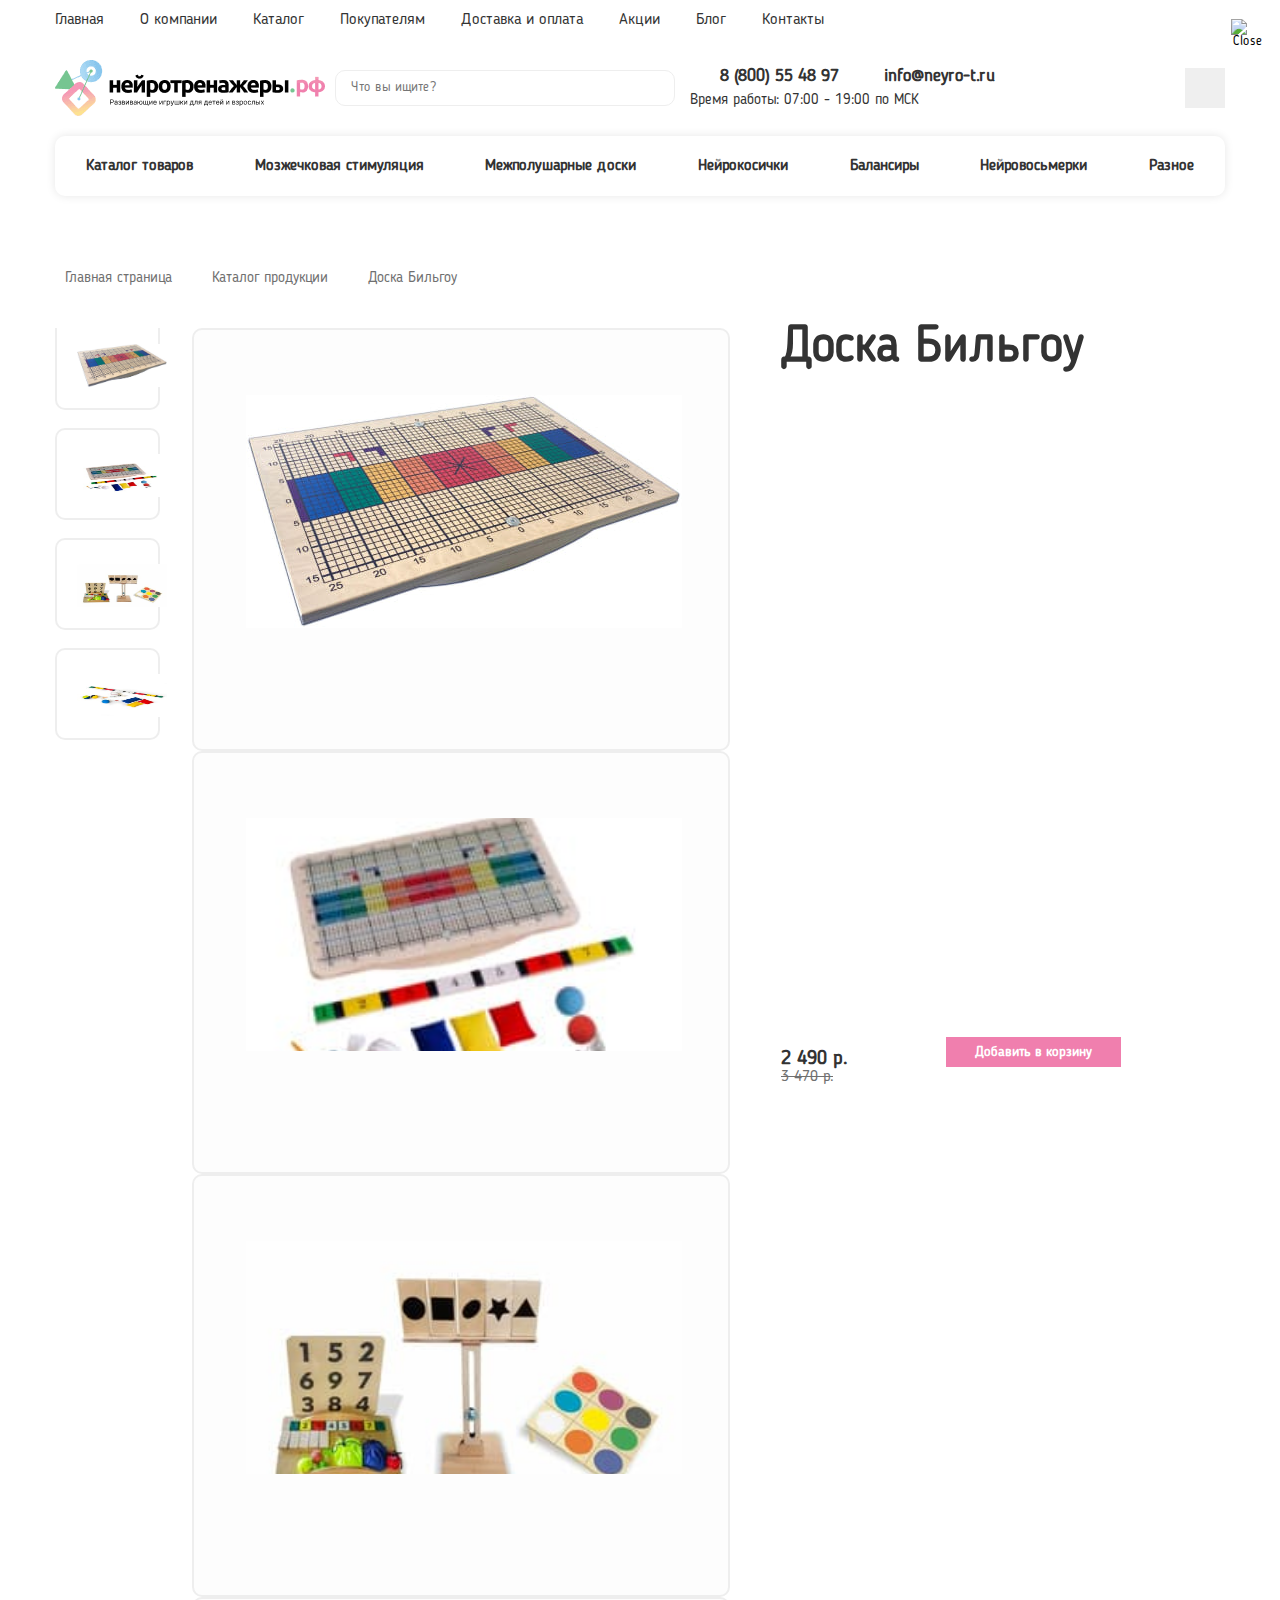
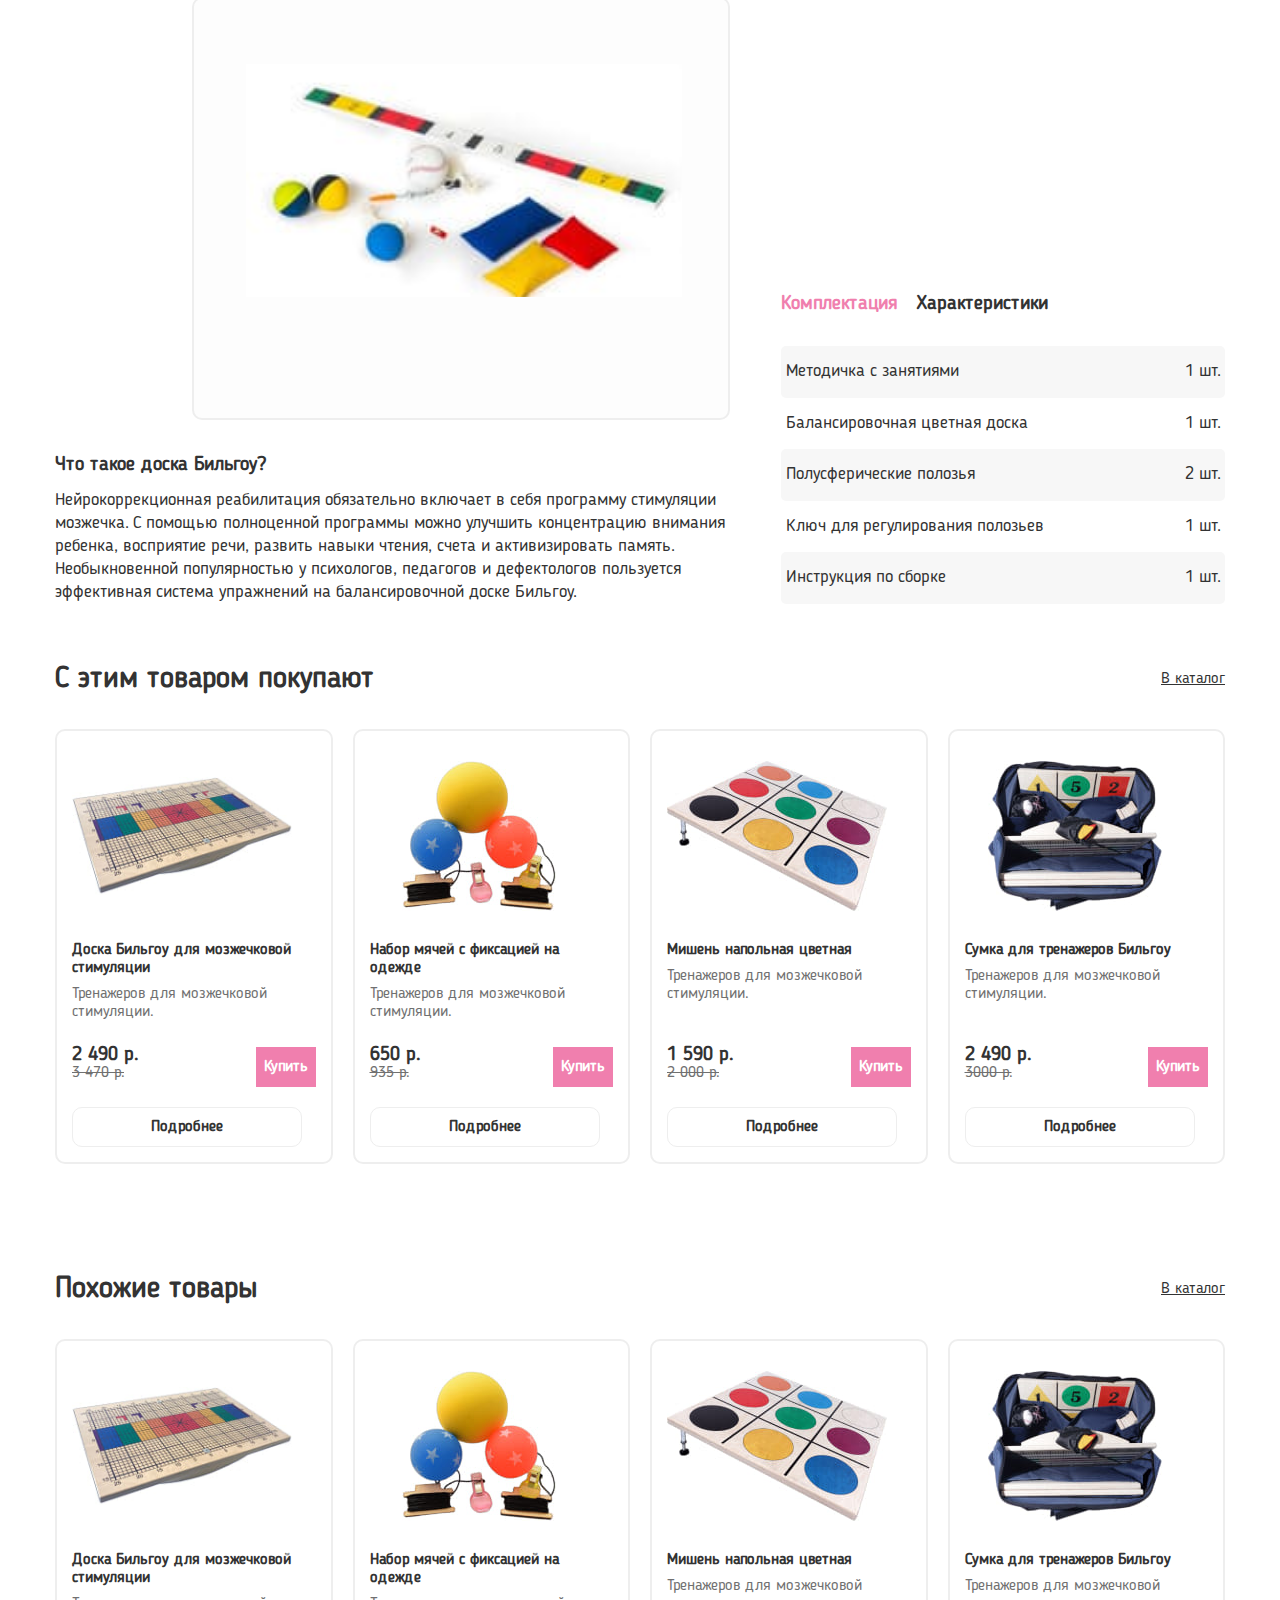
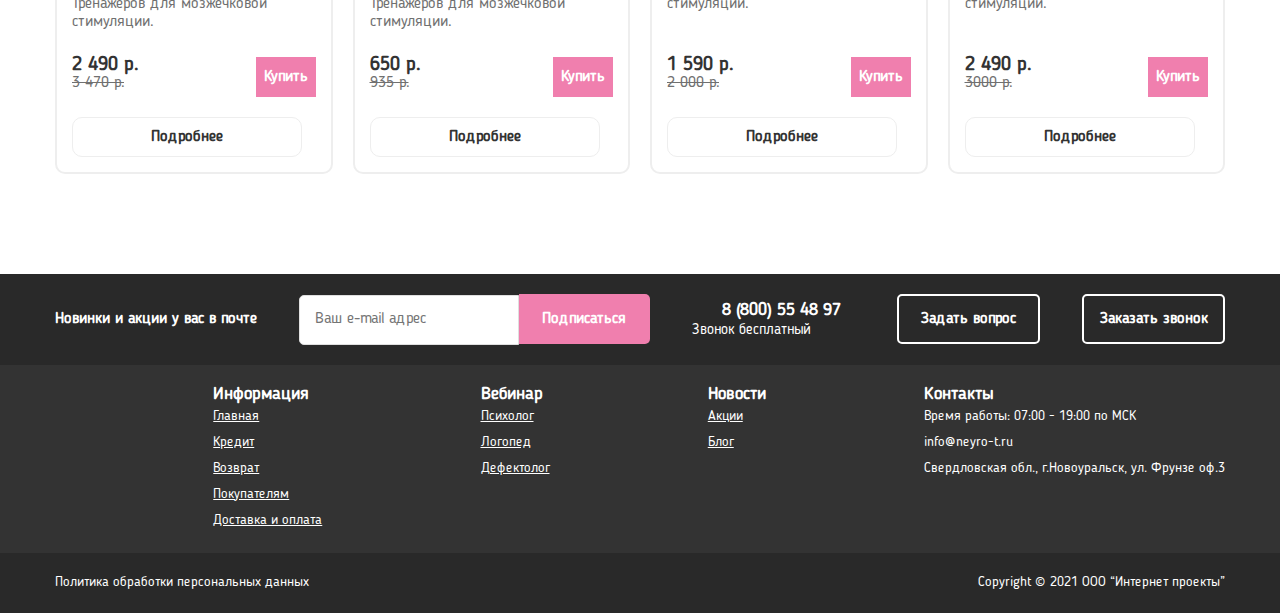
==== commit 972386f7: "Add files via upload" ====
--- a/card-product.html
+++ b/card-product.html
@@ -4,7 +4,7 @@
     <meta charset="UTF-8">
     <meta name="viewport" content="width=device-width, initial-scale=1">
     <link rel="stylesheet" href="css/style.css">
-    <link href = "fonts/stylesheet.css" rel = "stylesheet" type = "text/css"/>
+    <!--<link href = "fonts/stylesheet.css" rel = "stylesheet" type = "text/css"/>--->
     <link rel="stylesheet" href="css/smartbasket.min.css">
     <link rel="stylesheet" href="css/jquery-ui.css">
     
@@ -14,6 +14,15 @@
     
     <title>Карта продукта</title>
     <script src="https://cdnjs.cloudflare.com/ajax/libs/jquery/3.6.2/jquery.min.js" integrity="sha512-tWHlutFnuG0C6nQRlpvrEhE4QpkG1nn2MOUMWmUeRePl4e3Aki0VB6W1v3oLjFtd0hVOtRQ9PHpSfN6u6/QXkQ==" crossorigin="anonymous" referrerpolicy="no-referrer"></script>
+    
+    <style>
+        @font-face {
+            font-family: "Blogger Sans";
+            font-display: swap;
+            src: local("Blogger Sans"), url("fonts/BloggerSans.woff2") format("woff2");
+            font-weight: 400;
+        }
+    </style>
 </head>
 <body>
 
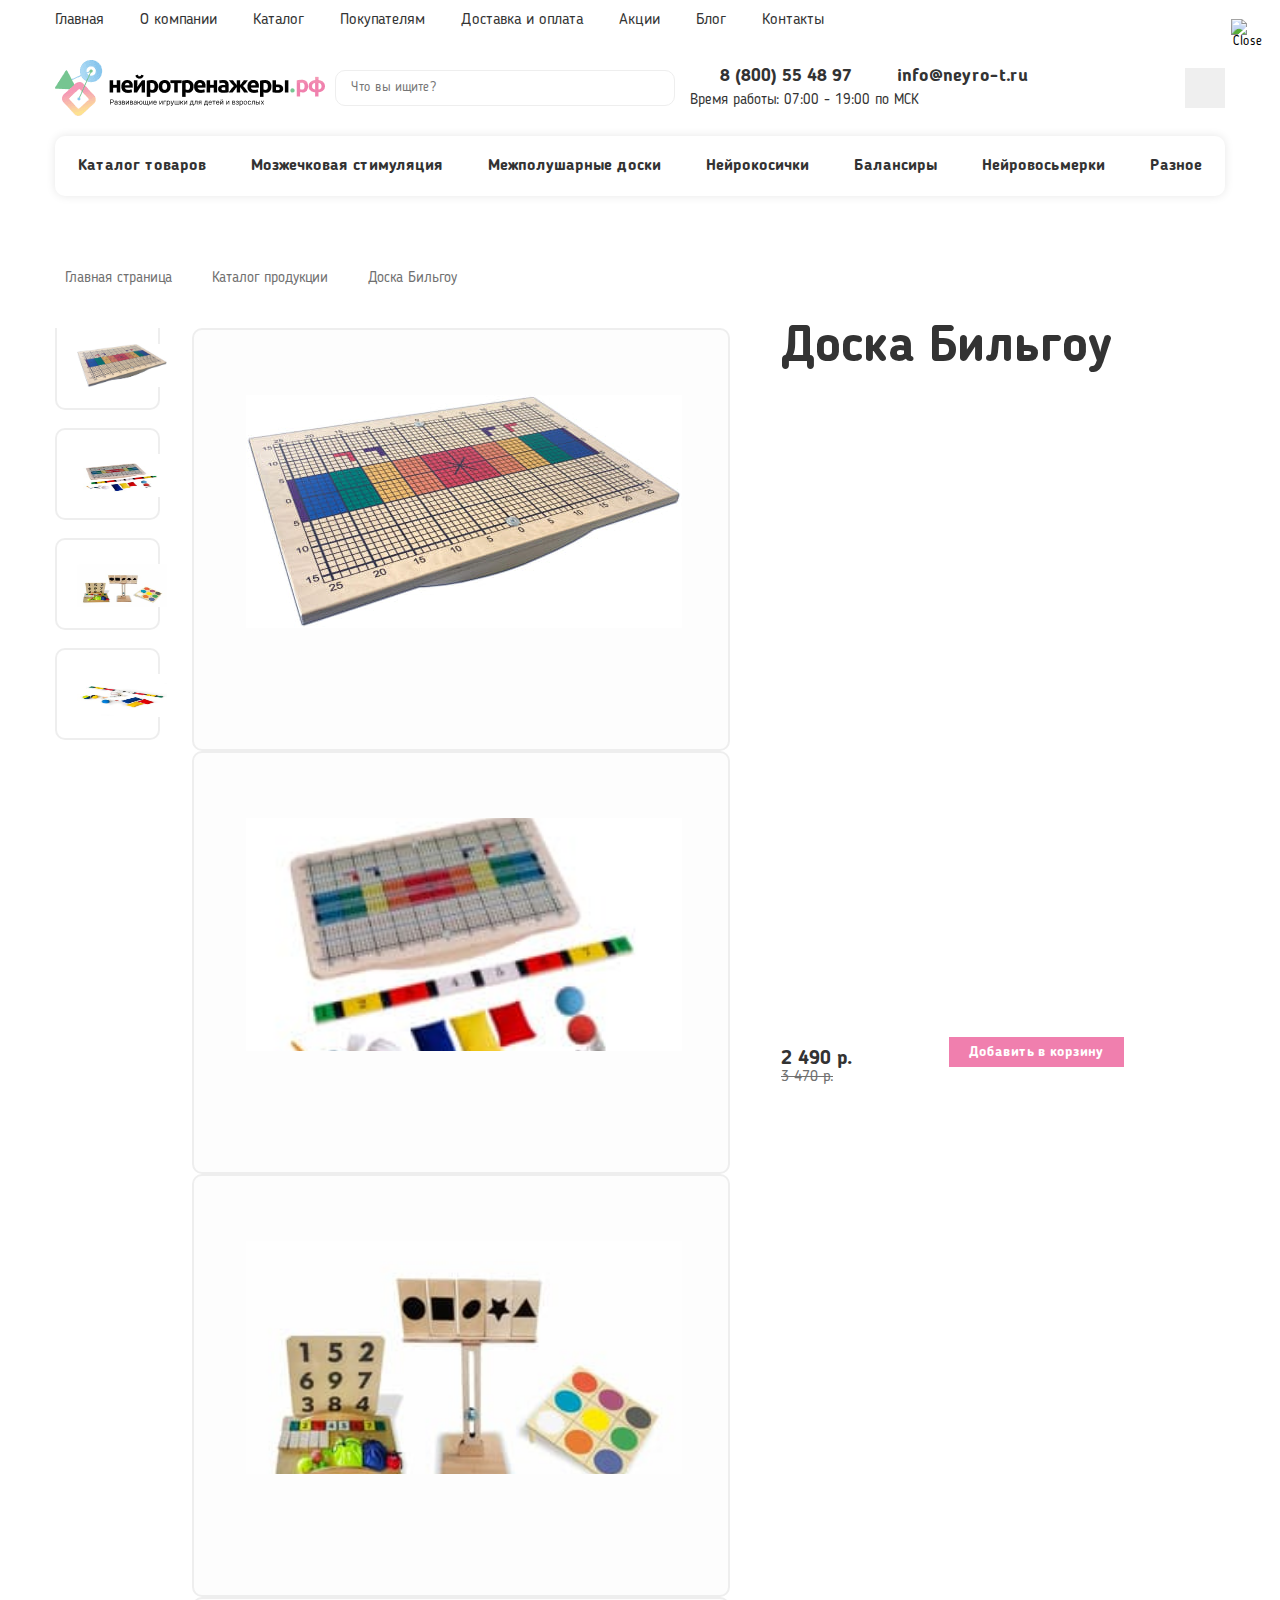
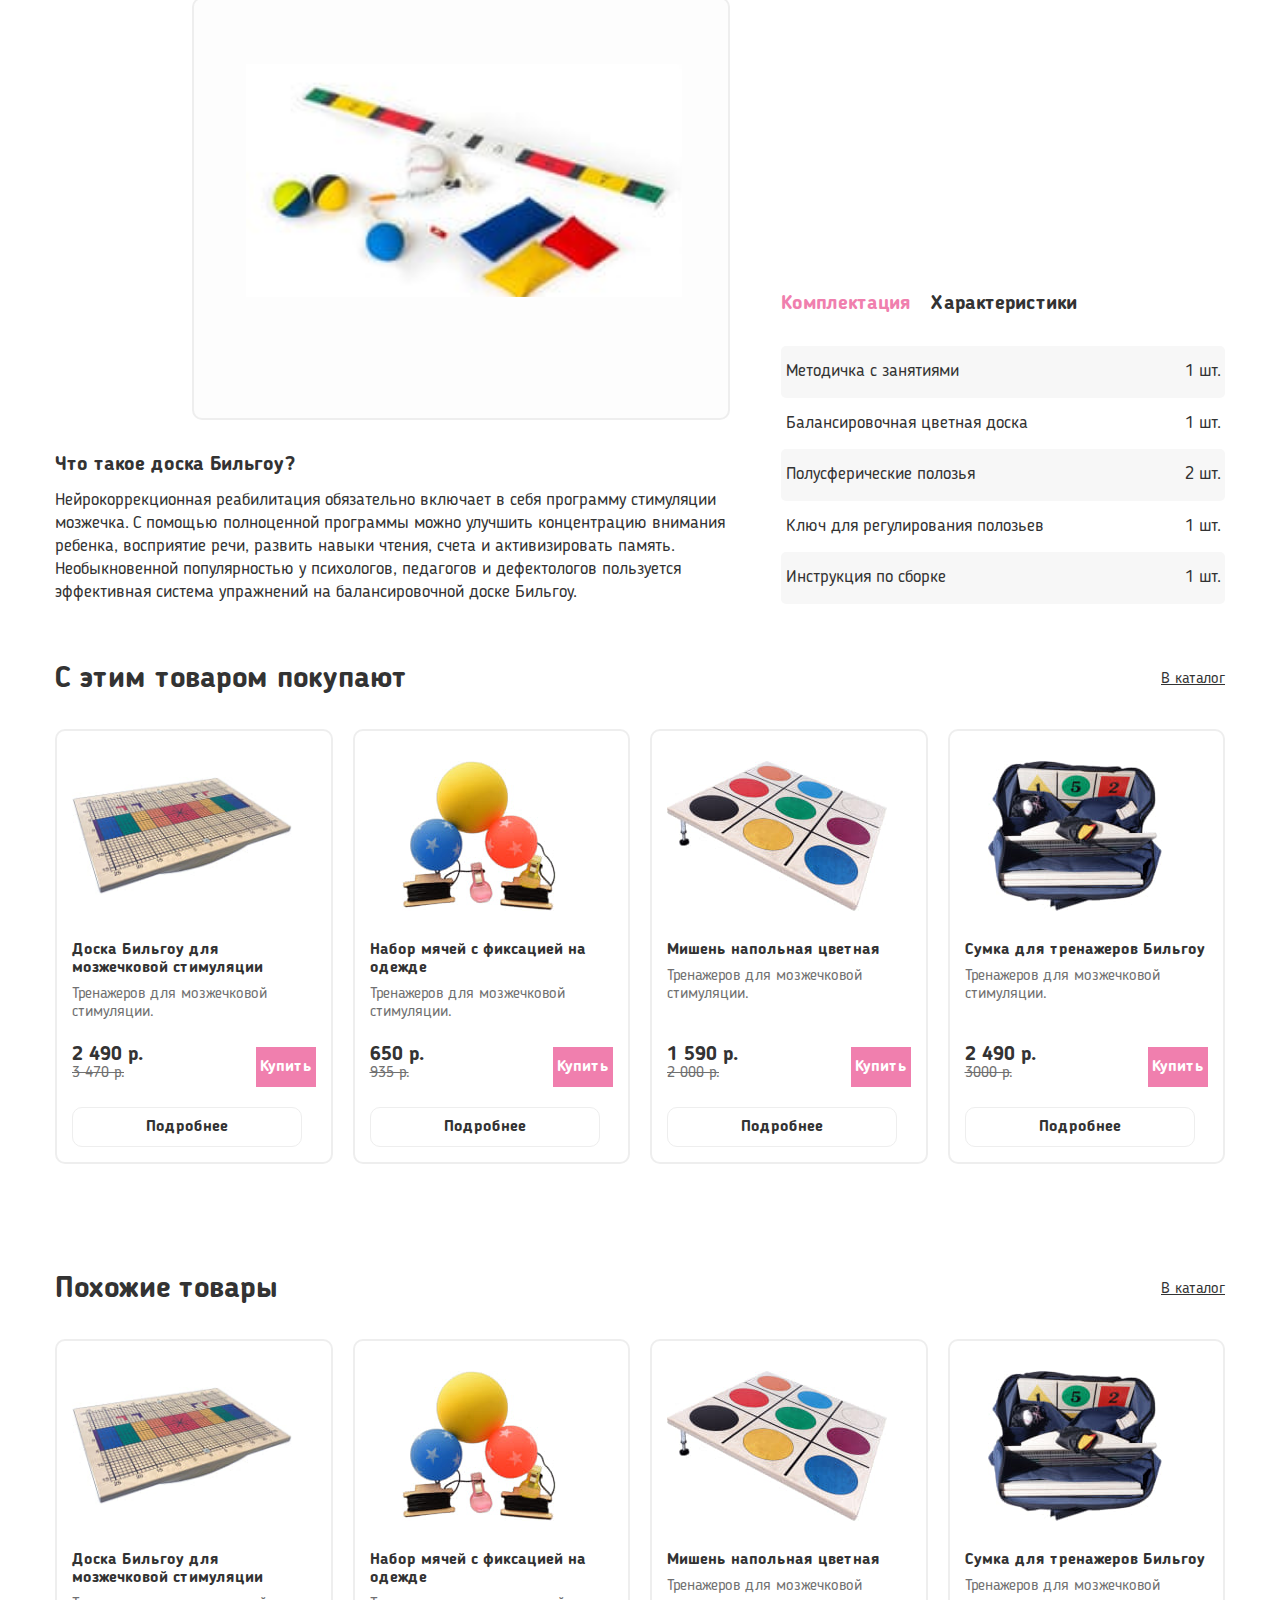
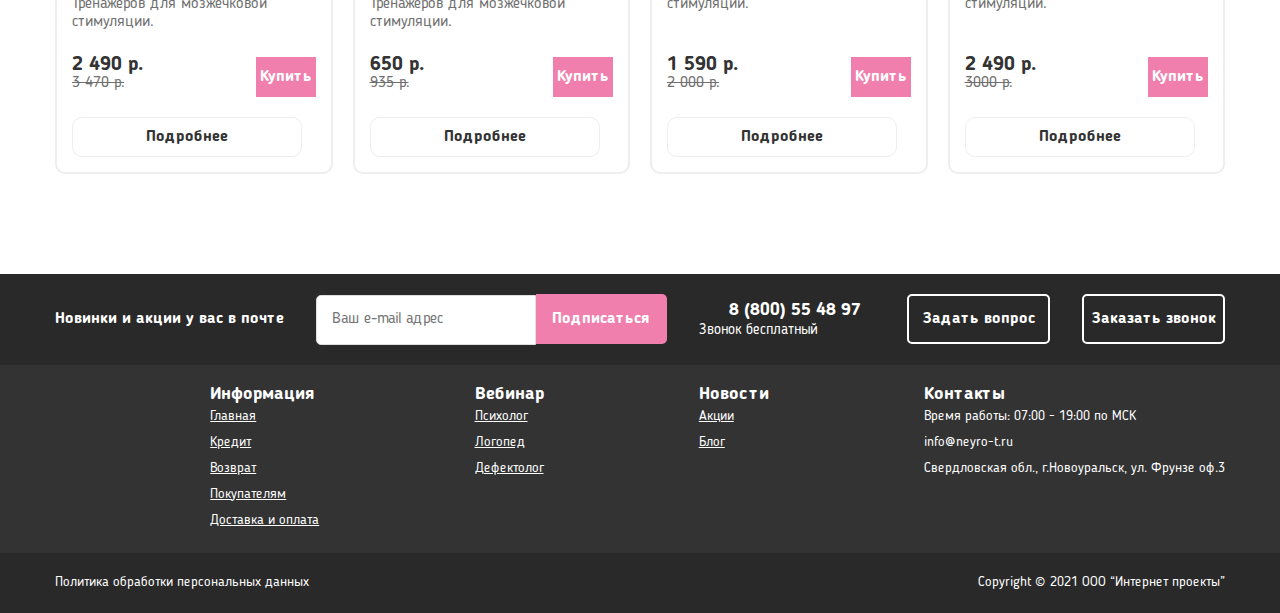
==== commit 2c2774a6: "Add files via upload" ====
--- a/card-product.html
+++ b/card-product.html
@@ -4,7 +4,7 @@
     <meta charset="UTF-8">
     <meta name="viewport" content="width=device-width, initial-scale=1">
     <link rel="stylesheet" href="css/style.css">
-    <!--<link href = "fonts/stylesheet.css" rel = "stylesheet" type = "text/css"/>--->
+    <!--<link href = "fonts/stylesheet.css" rel = "stylesheet" type = "text/css"/>-->
     <link rel="stylesheet" href="css/smartbasket.min.css">
     <link rel="stylesheet" href="css/jquery-ui.css">
     
@@ -17,11 +17,31 @@
     
     <style>
         @font-face {
-            font-family: "Blogger Sans";
+            font-family: 'Blogger Sans';
+            src: url('BloggerSans-Bold.eot');
+            src: local('Blogger Sans Bold'), local('BloggerSans-Bold'),
+                url('fonts/BloggerSans-Bold.eot?#iefix') format('embedded-opentype'),
+                url('fonts/BloggerSans-Bold.woff2') format('woff2'),
+                url('fonts/BloggerSans-Bold.woff') format('woff'),
+                url('fonts/BloggerSans-Bold.ttf') format('truetype');
+            font-weight: bold;
+            font-style: normal;
             font-display: swap;
-            src: local("Blogger Sans"), url("fonts/BloggerSans.woff2") format("woff2");
-            font-weight: 400;
         }
+
+        @font-face {
+            font-family: 'Blogger Sans';
+            src: url('BloggerSans.eot');
+            src: local('Blogger Sans'), local('BloggerSans'),
+                url('fonts/BloggerSans.eot?#iefix') format('embedded-opentype'),
+                url('fonts/BloggerSans.woff2') format('woff2'),
+                url('fonts/BloggerSans.woff') format('woff'),
+                url('fonts/BloggerSans.ttf') format('truetype');
+            font-weight: normal;
+            font-style: normal;
+            font-display: swap;
+        }
+        
     </style>
 </head>
 <body>
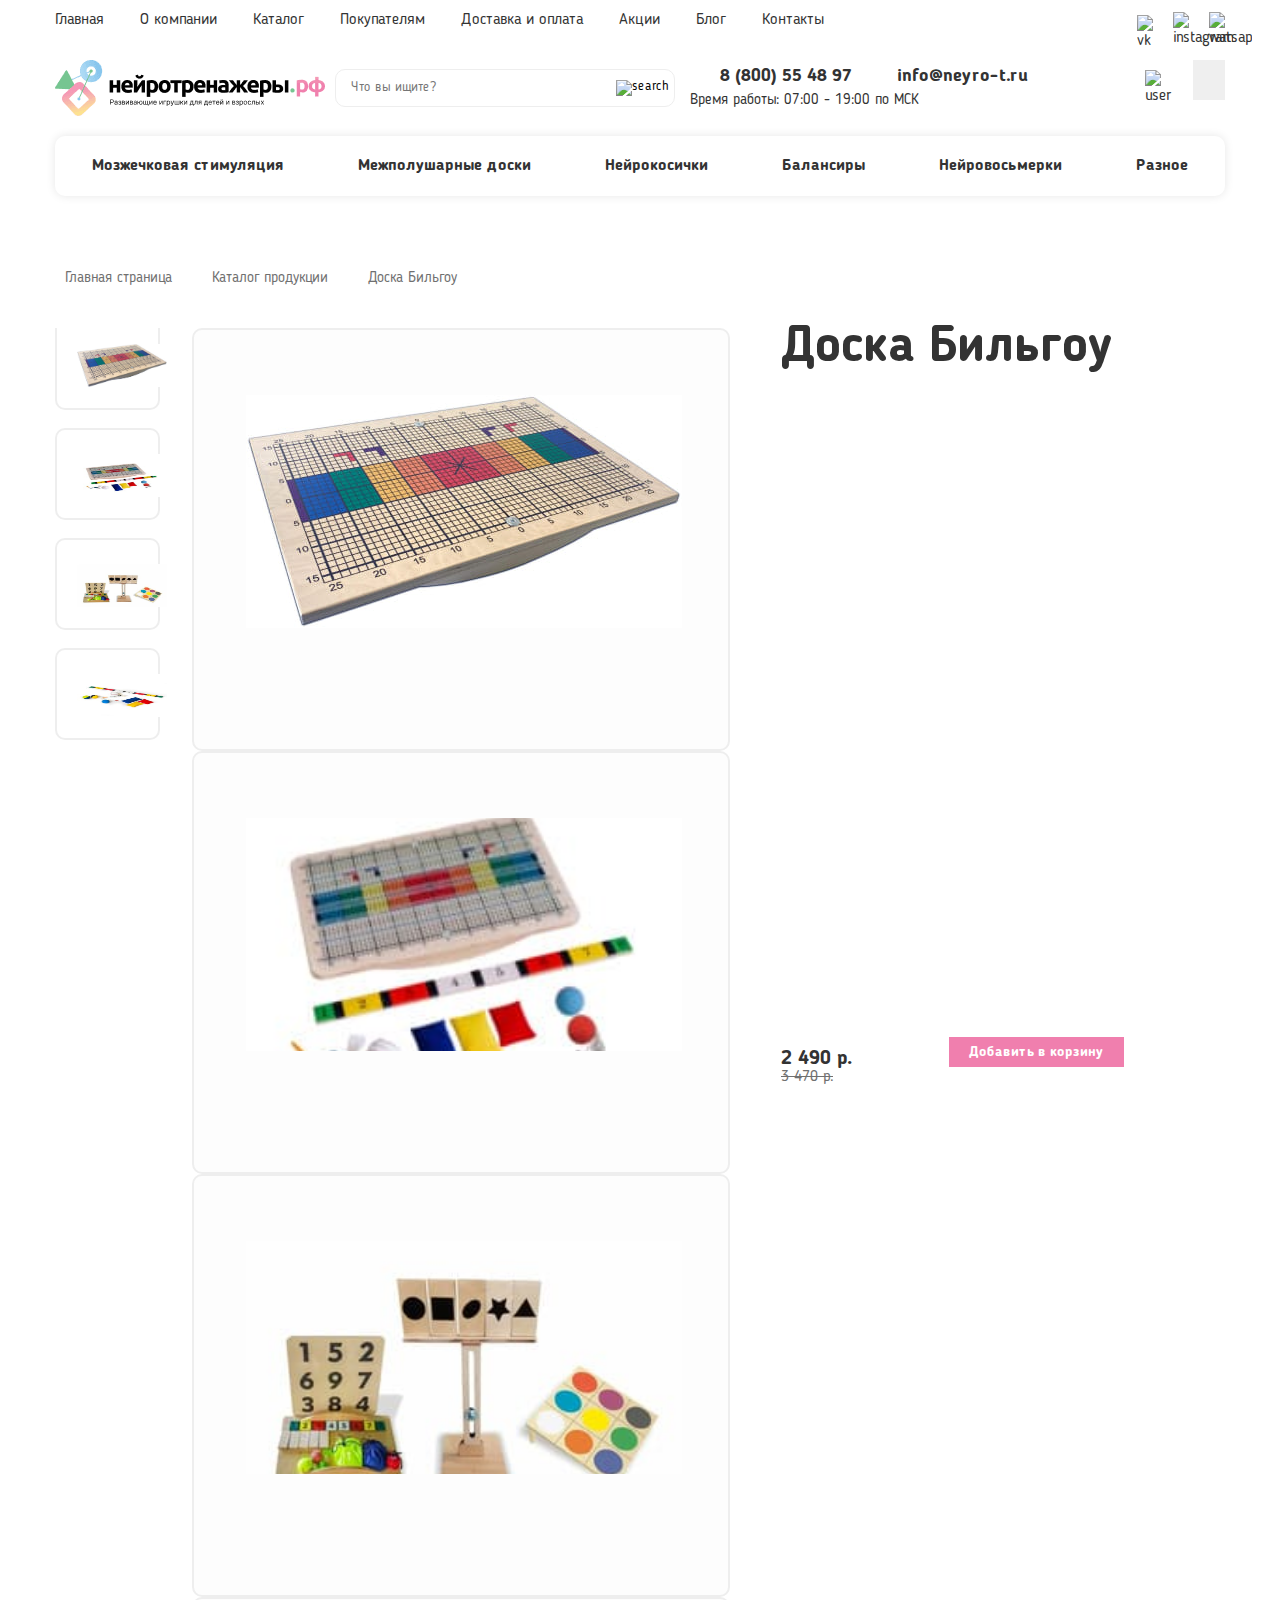
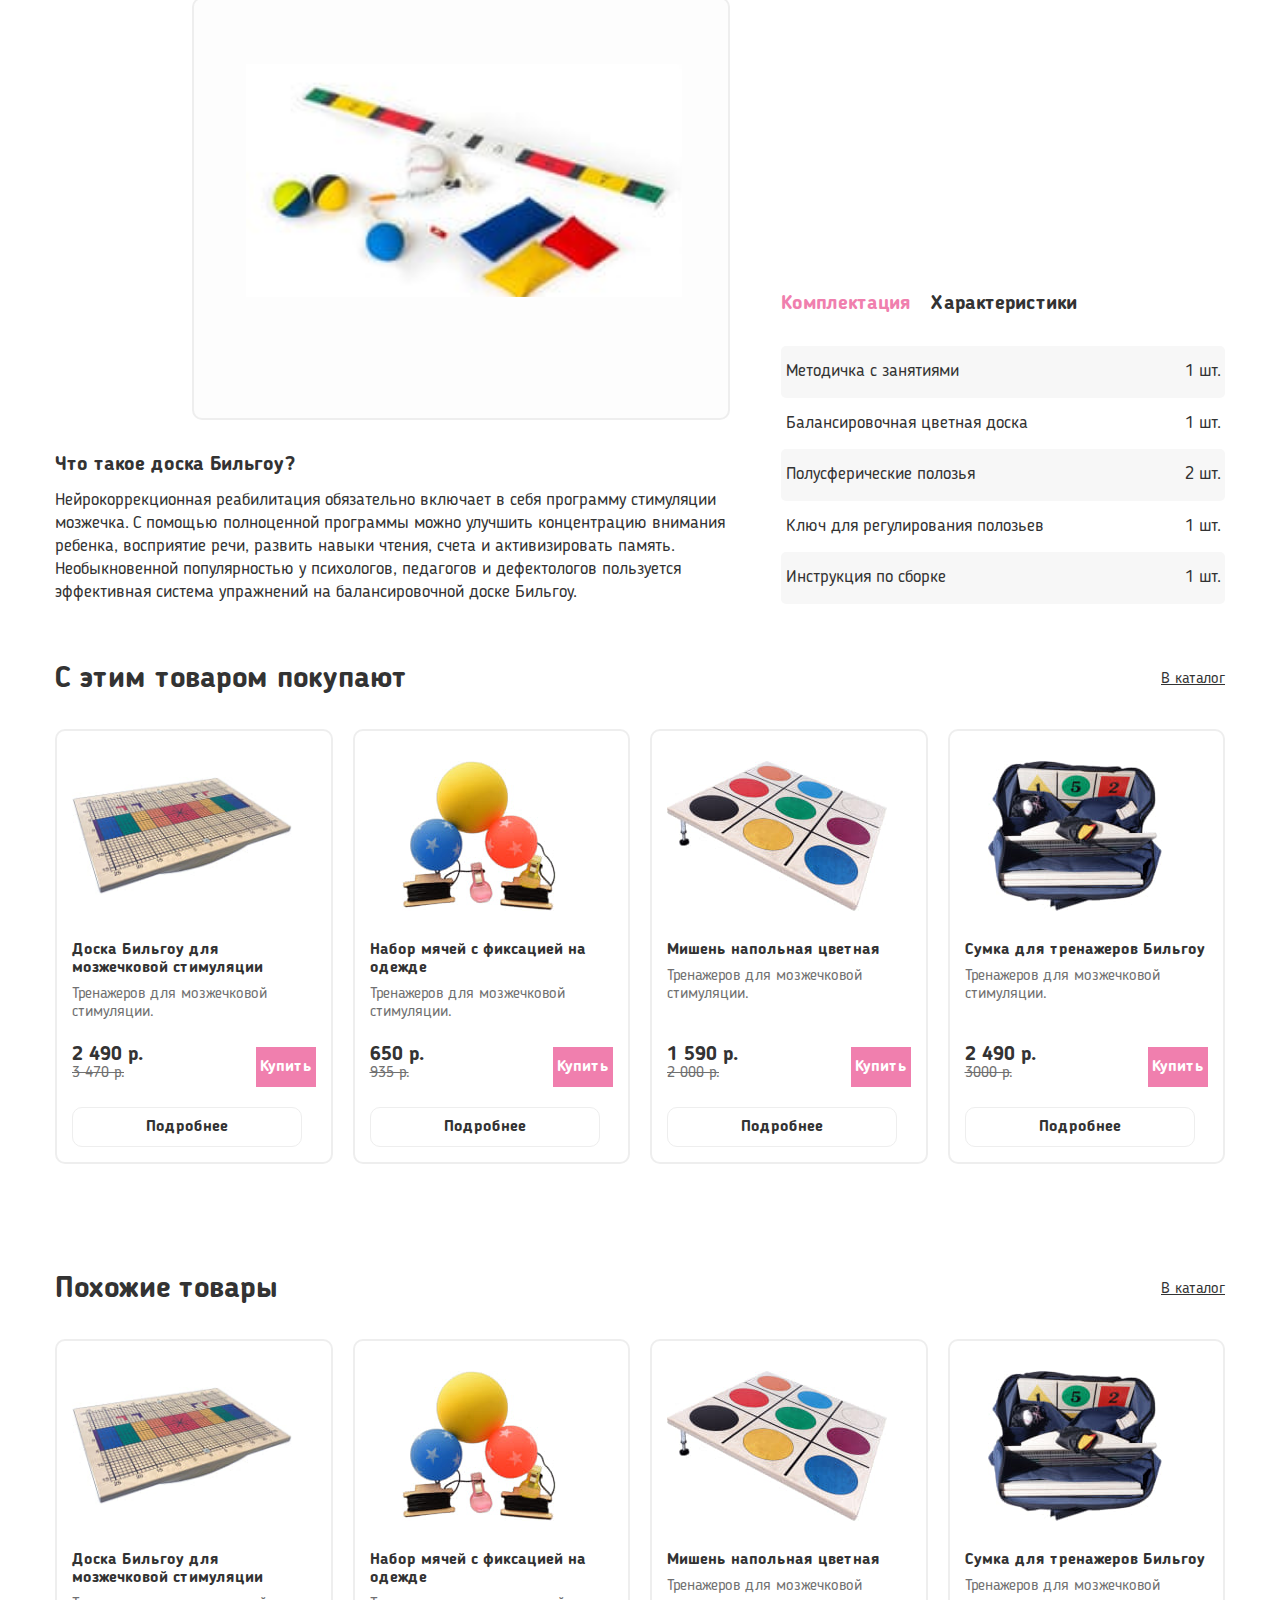
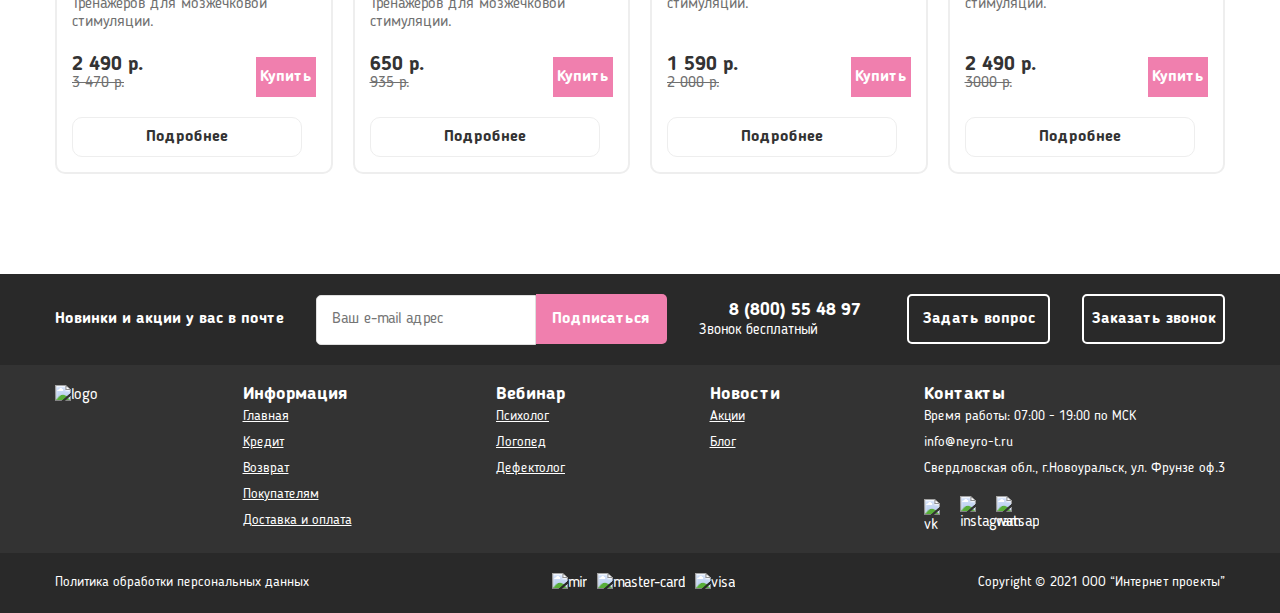
==== commit 63c6b8c2: "Add files via upload" ====
--- a/card-product.html
+++ b/card-product.html
@@ -52,7 +52,7 @@
         <div class="container">
             <div class="header-top">
                <div class="header-center__logo-mobil">
-                    <img src="img/header/logo.png" alt="">
+                    <img src="img/header/logo.png" alt="logo">
                 </div>
                 <nav class="header-top__body" id="nav">
                     <a href="index.html" class="header-top__link">Главная</a>
@@ -65,66 +65,65 @@
                     <a href="#" class="header-top__link">Контакты</a>
                     <div class="header-top__social-mobil">
                         <a href="#" target="_blank" class="header-top__img">
-                            <img src="img/header/vk.svg" alt="">
+                            <img src="img/header/vk.svg" alt="vk">
                         </a>
                         <a href="#" target="_blank" class="header-top__img">
-                            <img src="img/header/inst.svg" alt="">
+                            <img src="img/header/inst.svg" alt="instagram">
                         </a>
                         <a href="#" target="_blank" class="header-top__img">
-                            <img src="img/header/watsap.svg" alt="">
+                            <img src="img/header/watsap.svg" alt="watsap">
                         </a>
                     </div>
                 </nav>
                 <div class="header-top__social">
                         <a href="#" target="_blank" class="header-top__img">
-                            <img src="img/header/vk.svg" alt="">
+                            <img src="img/header/vk.svg" alt="vk">
                         </a>
                         <a href="#" target="_blank" class="header-top__img">
-                            <img src="img/header/inst.svg" alt="">
+                            <img src="img/header/inst.svg" alt="instagram">
                         </a>
                         <a href="#" target="_blank" class="header-top__img">
-                            <img src="img/header/watsap.svg" alt="">
+                            <img src="img/header/watsap.svg" alt="watsap">
                         </a>
                     </div>
                 <button class="burger" type="button" id="burger"><span class="burger__item">Menu</span> </button>
                 <div class="search-mobil" id="search-mobil">
-                <div class="search-mobil_title"><span>Поиск по сайту</span><img src="img/header/close.svg" alt="" id="img-close2"></div>
+                <div class="search-mobil_title"><span>Поиск по сайту</span><img src="img/header/close.svg" alt="close" id="img-close2"></div>
                 <form class="form form-search-mobil" action="/" method="post">
                     <div class="form__group form__group-search-mobil">
                         <input class="form__input form__input-search-mobil" name="search" type="text"  placeholder="Что вы ищите?">
-                        <button class="form__btn form__btn-search-mobil" type="submit"><img src="img/header/search.svg" alt=""></button>
+                        <button class="form__btn form__btn-search-mobil" type="submit"><img src="img/header/search.svg" alt="search"></button>
                     </div>
                     <button class="filters-btn filters-btn-search-mobil" type="button" id="filters-btn-search-mobil">Применить</button>
                 </form>
-            </div>
+                </div>
             </div>
             <div class="header-center">
                 <div class="header-center__item">
                     <a class="header-center__logo" href="#">
-                        <img src="img/header/logo.png" alt="">
+                        <img src="img/header/logo.png" alt="logo">
                     </a>
                     <form class="form" action="/" method="post">
                         <div class="form__group">
                             <input class="form__input" name="search" type="text"  placeholder="Что вы ищите?">
-                            <button class="form__btn" type="submit"><img src="img/header/search.svg" alt=""></button>
+                            <button class="form__btn" type="submit"><img src="img/header/search.svg" alt="search"></button>
                         </div>
                     </form>
                     <div class="header-center__body">
                         <a class="header-center__tel" href="tel:89009001234">8 (800) 55 48 97</a>
                         <a class="header-center__mail" href="#">info@neyro-t.ru</a>
                         <p class="header-center__text" >Время работы: 07:00 - 19:00 по МСК</p>
-                        </div>
-
+                    </div>
                         <div class="header-center__body-mobil">
                         <a class="header-center__tel" href="tel:89009001234">8 (800) 55 48 97</a>
-                        <p class="header-center__text-mobil" >07:00 - 19:00 по МСК</p>
+                        <div class="header-center__text-mobil" >07:00 - 19:00 по МСК</div>
                         </div>
                     <div class="header-center__action">
                         <a href="#" class="header-center__user user-mobil">
-                            <img class="user-mobil-img" src="img/header/search.svg" alt="" id="form__btn-search-mobil">
+                            <img class="user-mobil-img" src="img/header/search.svg" alt="search" id="form__btn-search-mobil">
                         </a>
                         <a href="#" class="header-center__user" data-modal="#modal_hire_me">
-                            <img src="img/header/user.svg" alt="">
+                            <img src="img/header/user.svg" alt="user">
                         </a>
                         <button class="alert-button"></button>
                     </div>
@@ -133,7 +132,7 @@
             <div class="header-bottom">
                 <nav class="header-bottom__item" id="nav-2">
                     <div class="header-bottom__menu">
-                        <h3 class="header-bottom__link">Каталог товаров</h3>
+                        <div class="header-bottom__link">Каталог товаров</div>
                         <button class="modal__close modal__close-mobil" type="button" id="burger-2"><img class="burger2-close" src="img/modal-close.svg" alt="Close"></button>
                     </div>
                     <a href="#" class="header-bottom__link" id="nav__link-2">Мозжечковая стимуляция</a>
@@ -165,30 +164,30 @@
                 <div class="slider_item">
                     <div class="slider-nav">
                         <div class="slider-nav_body">
-                            <img class="slider-nav_img" src="img/card-product/image01.jpg" alt="">
+                            <img class="slider-nav_img" src="img/card-product/image01.jpg" alt="product">
                         </div>
                         <div class="slider-nav_body">
-                            <img class="slider-nav_img" src="img/card-product/image02.jpg" alt="">
+                            <img class="slider-nav_img" src="img/card-product/image02.jpg" alt="product">
                         </div>
                         <div class="slider-nav_body">
-                            <img class="slider-nav_img" src="img/card-product/image03.jpg" alt="">
+                            <img class="slider-nav_img" src="img/card-product/image03.jpg" alt="product">
                         </div>
                         <div class="slider-nav_body">
-                            <img class="slider-nav_img" src="img/card-product/image04.jpg" alt="">
+                            <img class="slider-nav_img" src="img/card-product/image04.jpg" alt="product">
                         </div>
                     </div>
                     <div class="slider-for">
                         <div class="slider-for_body">
-                            <img class="slider-for_img" src="img/card-product/image01.jpg" alt="">
+                            <img class="slider-for_img" src="img/card-product/image01.jpg" alt="product">
                         </div>
                         <div class="slider-for_body">
-                            <img class="slider-for_img" src="img/card-product/image02.jpg" alt="">
+                            <img class="slider-for_img" src="img/card-product/image02.jpg" alt="product">
                         </div>
                         <div class="slider-for_body">
-                            <img class="slider-for_img" src="img/card-product/image03.jpg" alt="">
+                            <img class="slider-for_img" src="img/card-product/image03.jpg" alt="product">
                         </div>
                         <div class="slider-for_body">
-                            <img class="slider-for_img" src="img/card-product/image04.jpg" alt="">
+                            <img class="slider-for_img" src="img/card-product/image04.jpg" alt="product">
                         </div>
                     </div>
                 </div>
@@ -215,26 +214,26 @@
                     <div class="card-product_guarantee">
                         <div class="card-product_guarantee_item">
                             <div class="card-product_guarantee-img">
-                                <img src="img/card-product/Vector_mob/Vector_mob01.svg" alt="">
+                                <img src="img/card-product/Vector_mob/Vector_mob01.svg" alt="icon">
                             </div>
                             <p class="card-product_guarantee-text">Гарантия 1 год</p>
                         </div>
                         <div class="card-product_guarantee_item">
                             <div class="card-product_guarantee-img">
-                                <img src="img/card-product/Vector_mob/Vector_mob02.svg" alt="">
+                                <img src="img/card-product/Vector_mob/Vector_mob02.svg" alt="icon">
                             </div>
                             <p class="card-product_guarantee-text">Возврат в течении 1 месяца</p>
                         </div>
                         <div class="card-product_guarantee_item">
                             <div class="card-product_guarantee-img">
-                                <img src="img/card-product/Vector_mob/Vector_mob03.svg" alt="">
+                                <img src="img/card-product/Vector_mob/Vector_mob03.svg" alt="icon">
                             </div>
                             <p class="card-product_guarantee-text">Доставка:</p>
                             <div class="card-product_delivery">
-                                <img src="img/card-product/Vector_mob/pochta.png" alt="">
+                                <img src="img/card-product/Vector_mob/pochta.png" alt="pochta">
                             </div>
                             <div class="card-product_delivery">
-                                <img src="img/card-product/Vector_mob/sdek.png" alt="">
+                                <img src="img/card-product/Vector_mob/sdek.png" alt="sdek">
                             </div>
                         </div>
                     </div>
@@ -309,7 +308,7 @@
             <div class="card__colum">
                 <div class="card-basket">
                     <div class="card-basket__img">
-                        <img class="img-card" src="img/card/image%207.jpg" alt="">
+                        <img class="img-card" src="img/card/image%207.jpg" alt="product">
                     </div>
                     <h4 class="card-basket__title">Доска Бильгоу для мозжечковой стимуляции</h4>
                     <p class="card-basket__subtitle">Тренажеров для мозжечковой стимуляции.</p>
@@ -332,7 +331,7 @@
             <div class="card__colum">
                 <div class="card-basket">
                     <div class="card-basket__img">
-                        <img class="img-card" src="img/card/image%206.jpg" alt="">
+                        <img class="img-card" src="img/card/image%206.jpg" alt="product">
                     </div>
                     <h4 class="card-basket__title">Набор мячей с фиксацией на одежде</h4>
                     <p class="card-basket__subtitle">Тренажеров для мозжечковой стимуляции.</p>
@@ -355,7 +354,7 @@
             <div class="card__colum">
                 <div class="card-basket">
                     <div class="card-basket__img">
-                        <img class="img-card" src="img/card/image%205.jpg" alt="">
+                        <img class="img-card" src="img/card/image%205.jpg" alt="product">
                     </div>
                     <h4 class="card-basket__title">Мишень напольная цветная</h4>
                     <p class="card-basket__subtitle">Тренажеров для мозжечковой стимуляции.</p>
@@ -378,7 +377,7 @@
             <div class="card__colum">
                 <div class="card-basket">
                     <div class="card-basket__img">
-                        <img class="img-card" src="img/card/image%204.jpg" alt="">
+                        <img class="img-card" src="img/card/image%204.jpg" alt="product">
                     </div>
                     <h4 class="card-basket__title">Сумка для тренажеров Бильгоу</h4>
                     <p class="card-basket__subtitle">Тренажеров для мозжечковой стимуляции.</p>
@@ -415,7 +414,7 @@
             <div class="card__colum">
                 <div class="card-basket">
                     <div class="card-basket__img">
-                        <img class="img-card" src="img/card/image%207.jpg" alt="">
+                        <img class="img-card" src="img/card/image%207.jpg" alt="product">
                     </div>
                     <h4 class="card-basket__title">Доска Бильгоу для мозжечковой стимуляции</h4>
                     <p class="card-basket__subtitle">Тренажеров для мозжечковой стимуляции.</p>
@@ -438,7 +437,7 @@
             <div class="card__colum">
                 <div class="card-basket">
                     <div class="card-basket__img">
-                        <img class="img-card" src="img/card/image%206.jpg" alt="">
+                        <img class="img-card" src="img/card/image%206.jpg" alt="product">
                     </div>
                     <h4 class="card-basket__title">Набор мячей с фиксацией на одежде</h4>
                     <p class="card-basket__subtitle">Тренажеров для мозжечковой стимуляции.</p>
@@ -461,7 +460,7 @@
             <div class="card__colum">
                 <div class="card-basket">
                     <div class="card-basket__img">
-                        <img class="img-card" src="img/card/image%205.jpg" alt="">
+                        <img class="img-card" src="img/card/image%205.jpg" alt="product">
                     </div>
                     <h4 class="card-basket__title">Мишень напольная цветная</h4>
                     <p class="card-basket__subtitle">Тренажеров для мозжечковой стимуляции.</p>
@@ -484,7 +483,7 @@
             <div class="card__colum">
                 <div class="card-basket">
                     <div class="card-basket__img">
-                        <img class="img-card" src="img/card/image%204.jpg" alt="">
+                        <img class="img-card" src="img/card/image%204.jpg" alt="product">
                     </div>
                     <h4 class="card-basket__title">Сумка для тренажеров Бильгоу</h4>
                     <p class="card-basket__subtitle">Тренажеров для мозжечковой стимуляции.</p>
@@ -536,7 +535,7 @@
             <div class="footer-center_item">
                 <div class="footer-center_colum">
                     <div class="footer-center_img">
-                        <img src="img/footer/logo-footer.svg" alt="">
+                        <img src="img/footer/logo-footer.svg" alt="logo">
                     </div>
                 </div>
                 <div class="footer-center_colum">
@@ -576,13 +575,13 @@
                         </ul>
                         <div class="header-top__social social-footer">
                             <a href="#" target="_blank" class="header-top__img">
-                                <img src="img/footer/Vector.svg" alt="">
+                                <img src="img/footer/Vector.svg" alt="vk">
                             </a>
                             <a href="#" target="_blank" class="header-top__img">
-                                <img src="img/footer/Vector%20(1).svg" alt="">
+                                <img src="img/footer/Vector%20(1).svg" alt="instagram">
                             </a>
                             <a href="#" target="_blank" class="header-top__img">
-                                <img src="img/footer/Vector%20(2).svg" alt="">
+                                <img src="img/footer/Vector%20(2).svg" alt="watsap">
                             </a>
                         </div>
                     </div>
@@ -596,13 +595,13 @@
                 <p class="footer-bottom_text">Политика обработки персональных данных</p>
                 <div class="footer-bottom_img">
                     <div class="footer-bottom_card">
-                        <img src="img/footer/mir.svg" alt="">
+                        <img src="img/footer/mir.svg" alt="mir">
                     </div>
                     <div class="footer-bottom_card">
-                        <img src="img/footer/master%20card.svg" alt="">
+                        <img src="img/footer/master%20card.svg" alt="master-card">
                     </div>
                     <div class="footer-bottom_card">
-                        <img src="img/footer/visa.svg" alt="">
+                        <img src="img/footer/visa.svg" alt="visa">
                     </div>
                 </div>
                 <p class="footer-bottom_text">Copyright © 2021 ООО “Интернет проекты”</p>
@@ -642,7 +641,7 @@
         <div class="container">
             <div class="footer-center_colum footer-center_colum-tablet">
                 <div class="footer-center_img">
-                    <img src="img/footer/logo-footer.svg" alt="">
+                    <img src="img/footer/logo-footer.svg" alt="logo">
                 </div>
                 </div>
             <div class="footer-center_item">
@@ -681,15 +680,15 @@
                             <li><a href="#">info@neyro-t.ru</a></li>
                             <li>Свердловская обл., г.Новоуральск, ул. Фрунзе оф.3</li>
                         </ul>
-                        <div class="header-top__social social-footer">
+                         <div class="header-top__social social-footer">
                             <a href="#" target="_blank" class="header-top__img">
-                                <img src="img/footer/Vector.svg" alt="">
+                                <img src="img/footer/Vector.svg" alt="vk">
                             </a>
                             <a href="#" target="_blank" class="header-top__img">
-                                <img src="img/footer/Vector%20(1).svg" alt="">
+                                <img src="img/footer/Vector%20(1).svg" alt="instagram">
                             </a>
                             <a href="#" target="_blank" class="header-top__img">
-                                <img src="img/footer/Vector%20(2).svg" alt="">
+                                <img src="img/footer/Vector%20(2).svg" alt="watsap">
                             </a>
                         </div>
                     </div>
@@ -703,13 +702,13 @@
                 <p class="footer-bottom_text">Политика обработки персональных данных</p>
                 <div class="footer-bottom_img">
                     <div class="footer-bottom_card">
-                        <img src="img/footer/mir.svg" alt="">
+                        <img src="img/footer/mir.svg" alt="mir">
                     </div>
                     <div class="footer-bottom_card">
-                        <img src="img/footer/master%20card.svg" alt="">
+                        <img src="img/footer/master%20card.svg" alt="master-card">
                     </div>
                     <div class="footer-bottom_card">
-                        <img src="img/footer/visa.svg" alt="">
+                        <img src="img/footer/visa.svg" alt="visa">
                     </div>
                 </div>
                 <p class="footer-bottom_text">Copyright © 2021 ООО “Интернет проекты”</p>
@@ -749,7 +748,7 @@
         <div class="container">
             <div class="footer-center_colum footer-center_colum-tablet">
                 <div class="footer-center_img">
-                    <img src="img/footer/logo-footer.svg" alt="">
+                    <img src="img/footer/logo-footer.svg" alt="logo">
                 </div>
                 </div>
             <div class="footer-center_item">
@@ -786,24 +785,24 @@
                         </ul>
                         <div class="header-top__social social-footer">
                             <a href="#" target="_blank" class="header-top__img">
-                                <img src="img/footer/Vector.svg" alt="">
+                                <img src="img/footer/Vector.svg" alt="vk">
                             </a>
                             <a href="#" target="_blank" class="header-top__img">
-                                <img src="img/footer/Vector%20(1).svg" alt="">
+                                <img src="img/footer/Vector%20(1).svg" alt="instagram">
                             </a>
                             <a href="#" target="_blank" class="header-top__img">
-                                <img src="img/footer/Vector%20(2).svg" alt="">
+                                <img src="img/footer/Vector%20(2).svg" alt="watsap">
                             </a>
                         </div>
                         <div class="footer-bottom_img footer-bottom_img-mobil">
                             <div class="footer-bottom_card">
-                                <img src="img/footer/mir.svg" alt="">
+                                <img src="img/footer/mir.svg" alt="mir">
                             </div>
                             <div class="footer-bottom_card">
-                                <img src="img/footer/master%20card.svg" alt="">
+                                <img src="img/footer/master%20card.svg" alt="master-card">
                             </div>
                             <div class="footer-bottom_card">
-                                <img src="img/footer/visa.svg" alt="">
+                                <img src="img/footer/visa.svg" alt="visa">
                             </div>
                         </div>
                     </div>
@@ -844,19 +843,19 @@
                     <p class="modal_subtext">Войти через:</p>
                     <div class="modal_social">
                         <a href="#" class="modal_icon" target="_blank">
-                            <img src="img/social/twitter.svg" alt="">
+                            <img src="img/social/twitter.svg" alt="twitter">
                         </a>
                         <a href="#" class="modal_icon" target="_blank">
-                            <img src="img/social/facebook.svg" alt="">
+                            <img src="img/social/facebook.svg" alt="facebook">
                         </a>
                         <a href="#" class="modal_icon" target="_blank">
-                            <img src="img/social/vk.svg" alt="">
+                            <img src="img/social/vk.svg" alt="vk">
                         </a>
                         <a href="#" class="modal_icon" target="_blank">
-                            <img src="img/social/ok.svg" alt="">
+                            <img src="img/social/ok.svg" alt="ok">
                         </a>
                         <a href="#" class="modal_icon" target="_blank">
-                            <img src="img/social/google.svg" alt="">
+                            <img src="img/social/google.svg" alt="google">
                         </a>
                     </div>
                 </form>
@@ -888,19 +887,19 @@
                     <p class="modal_subtext">Войти через:</p>
                     <div class="modal_social">
                         <a href="#" class="modal_icon" target="_blank">
-                            <img src="img/social/twitter.svg" alt="">
+                            <img src="img/social/twitter.svg" alt="twitter">
                         </a>
                         <a href="#" class="modal_icon" target="_blank">
-                            <img src="img/social/facebook.svg" alt="">
+                            <img src="img/social/facebook.svg" alt="facebook">
                         </a>
                         <a href="#" class="modal_icon" target="_blank">
-                            <img src="img/social/vk.svg" alt="">
+                            <img src="img/social/vk.svg" alt="vk">
                         </a>
                         <a href="#" class="modal_icon" target="_blank">
-                            <img src="img/social/ok.svg" alt="">
+                            <img src="img/social/ok.svg" alt="ok">
                         </a>
                         <a href="#" class="modal_icon" target="_blank">
-                            <img src="img/social/google.svg" alt="">
+                            <img src="img/social/google.svg" alt="google">
                         </a>
                     </div>
                 </form>
@@ -965,7 +964,7 @@
             <button class="modal__close" type="button" data-close><img src="img/modal-close.svg" alt="Close"> </button>
             <div class="modal__body">
                 <div class="modal_image">
-                    <img src="img/Vector111.svg" alt="">
+                    <img src="img/Vector111.svg" alt="icon">
                 </div>
                 <h4 class="modal_title">Вы успешно подписались на рассылку</h4>
                 <p class="modal_subtitle">Проверьте вашу почту, и перейдите по ссылки для подтверждения</p>
@@ -974,13 +973,12 @@
     </div>
 
 <!--Javaskript--->
-
     <script src="js/app.js"></script>
     <script src="js/jquery-ui.min.js"></script>
     <script src="js/slick.min.js"></script>
     <script src="./js/smartbasket.min.js"></script>
 
-    <div class="smart-basket__wrapper"></div>
+<div class="smart-basket__wrapper"></div>
 
 </body>
 </html>
--- a/css/style.css
+++ b/css/style.css
@@ -98,7 +98,6 @@
 body {
     margin: 0;
     font-family: 'Blogger Sans', sans-serif;
-    font-display: swap;
     font-weight: 400;
     font-size: 16px;
     line-height: 1.25;
@@ -415,6 +414,10 @@
     display: none;
 }
 
+.header-bottom__menu {
+    display: none;
+}
+
 
 @media (max-width: 991px) {
 
@@ -443,6 +446,10 @@
 @media (max-width: 767px) {
 
     .burger {
+        display: block;
+    }
+
+    .header-bottom__menu {
         display: block;
     }
 
@@ -568,6 +575,7 @@
         width: 100%;
         flex-direction: column;
         background: #fff;
+        z-index: 20000;
         height: 100%;
         overflow: auto;
         top: 150px;
@@ -589,7 +597,7 @@
         margin: 0 20px;
         padding: 15px 5px;
     }
-    
+
     .header-bottom__link:first-child {
         font-weight: 700;
         font-size: 36px;
@@ -655,13 +663,13 @@
         line-height: 26px;
         margin: 0 8px;
     }
-    
+
     .header-bottom__link:first-child {
         font-weight: 700;
         font-size: 30px;
         margin-bottom: 5px;
     }
-    
+
     .header-bottom__item {
         top: 130px;
     }
@@ -669,11 +677,11 @@
     .header-bottom__item.active {
         top: 130px;
     }
-    
+
     .header-bottom .burger2-close {
         width: 20px;
         height: 20px;
-        margin-top: -6px;
+        margin-top: -8px;
     }
 }
 
@@ -695,7 +703,7 @@
 }
 
 .intro__item-left {
-    background-image: url(../img/intro/%D1%84%D0%BE%D0%BD.png);
+    background-image: url(../img/intro/fon.jpg);
     background-size: 100%;
     border-radius: 10px;
     height: 100%;
@@ -857,7 +865,7 @@
         align-items: center;
         margin: 0 10px 30px 10px;
     }
-    
+
     .left_tytle {
         font-size: 40px;
         margin: 50px 0 45px 0;
@@ -874,23 +882,23 @@
     .colum-right_item, .colum-right_item-2  {
         margin: 0 0 10px 0;
     }
-    
+
     .left_img-mobil {
         display: block;
         height: 300px;
     }
-    
+
     .left_img-mobil img {
         height: 300px;
     }
 }
 
 @media (max-width: 450px) {
-    
+
     .intro {
         margin: 223px 0 0 0;
     }
-    
+
     .left_tytle {
         margin: 17px 0 35px 0;
     }
@@ -1458,6 +1466,10 @@
     color: #F07FAE;
 }
 
+.footer-right li:hover {
+    color: #FFFFFF;
+}
+
 .social-footer {
     margin-top: 15px;
 }
@@ -1593,6 +1605,13 @@
 }
 
 
+@media (max-width: 1081px) {
+
+    .footer-top_title {
+        display: none;
+    }
+}
+
 @media (max-width: 991px) {
 
     .footer-tablet {
@@ -1601,6 +1620,10 @@
 
     .footer {
         display: none;
+    }
+
+    .footer-top_title {
+        display: block;
     }
 }
 
@@ -2311,7 +2334,6 @@
 .slider-for .slick-arrow {
     position: absolute;
     top: 85%;
-    z-index: 1000;
     font-size: 0;
     width: 30px;
     height: 30px;
@@ -2321,12 +2343,14 @@
     left: 40%;
     background: url(../img/card-product/Vector.svg) center no-repeat;
     background-size: 50%;
+    z-index: 1000;
 }
 
 .slider-for .slick-arrow.slick-next{
     right: 40%;
     background: url(../img/card-product/Vector1.svg) center no-repeat;
     background-size: 50%;
+    z-index: 999;
 }
 
 
@@ -2465,11 +2489,6 @@
         width: 500px;
         height: 400px;
     }
-
-    .slider-for_img {
-        width: 400px;
-        height: 200px;
-    }
 }
 
 @media (max-width: 920px) {
@@ -2490,7 +2509,7 @@
     }
 
     .catalog__link_body {
-        margin-bottom: 30px;
+        margin-bottom: 12px;
     }
 
     .card-product_item {
@@ -2527,18 +2546,35 @@
 
     .slider-for {
         flex: 0 1 100%;
-        margin-bottom: 80px;
+        margin-bottom: 105px;
     }
 
     .slider-for_body {
         display: flex;
         justify-content: center;
         align-items: center;
+        width: 500px;
+        height: 290px;
+    }
+
+    .slider-for_img {
+        width: 470px;
+        height: 250px;
+        margin: 0;
     }
 
     .slider-for .slick-arrow {
-        top: 85%;
-    }
+        top: 104%;
+    }
+    
+    .slider-for .slick-arrow.slick-prev {
+        z-index: 0;
+    }
+
+    .slider-for .slick-arrow.slick-next{
+        z-index: 0;
+    }
+
 
     .characteristics_content-title {
         padding: 12px 5px;
@@ -2560,13 +2596,44 @@
     .btn-card-basket {
         margin-top: 10px;
     }
+
+    .slider-for_body {
+        height: 230px;
+    }
+
+    .slider-for_img {
+        width: 400px;
+        height: 210px;
+    }
 }
 
 @media (max-width: 415px) {
+
+    .card-product {
+        margin: 225px 0 35px 0;
+    }
+
+    .catalog__link_body {
+        font-size: 13px;
+        line-height: 15px;
+    }
 
     .slider-for_img {
         width: 100%;
         height: auto;
-        object-fit: cover;
-    }
-}
+    }
+    
+    .slider-for .slick-arrow.slick-prev {
+        left: 38%;
+    }
+    
+    .slider-for .slick-arrow.slick-next {
+        right: 38%;
+    }
+    
+    .card-product_subtitle {
+        font-size: 23px;
+        line-height: 25px;
+        margin: 0px 0 8px 0;
+    }
+}
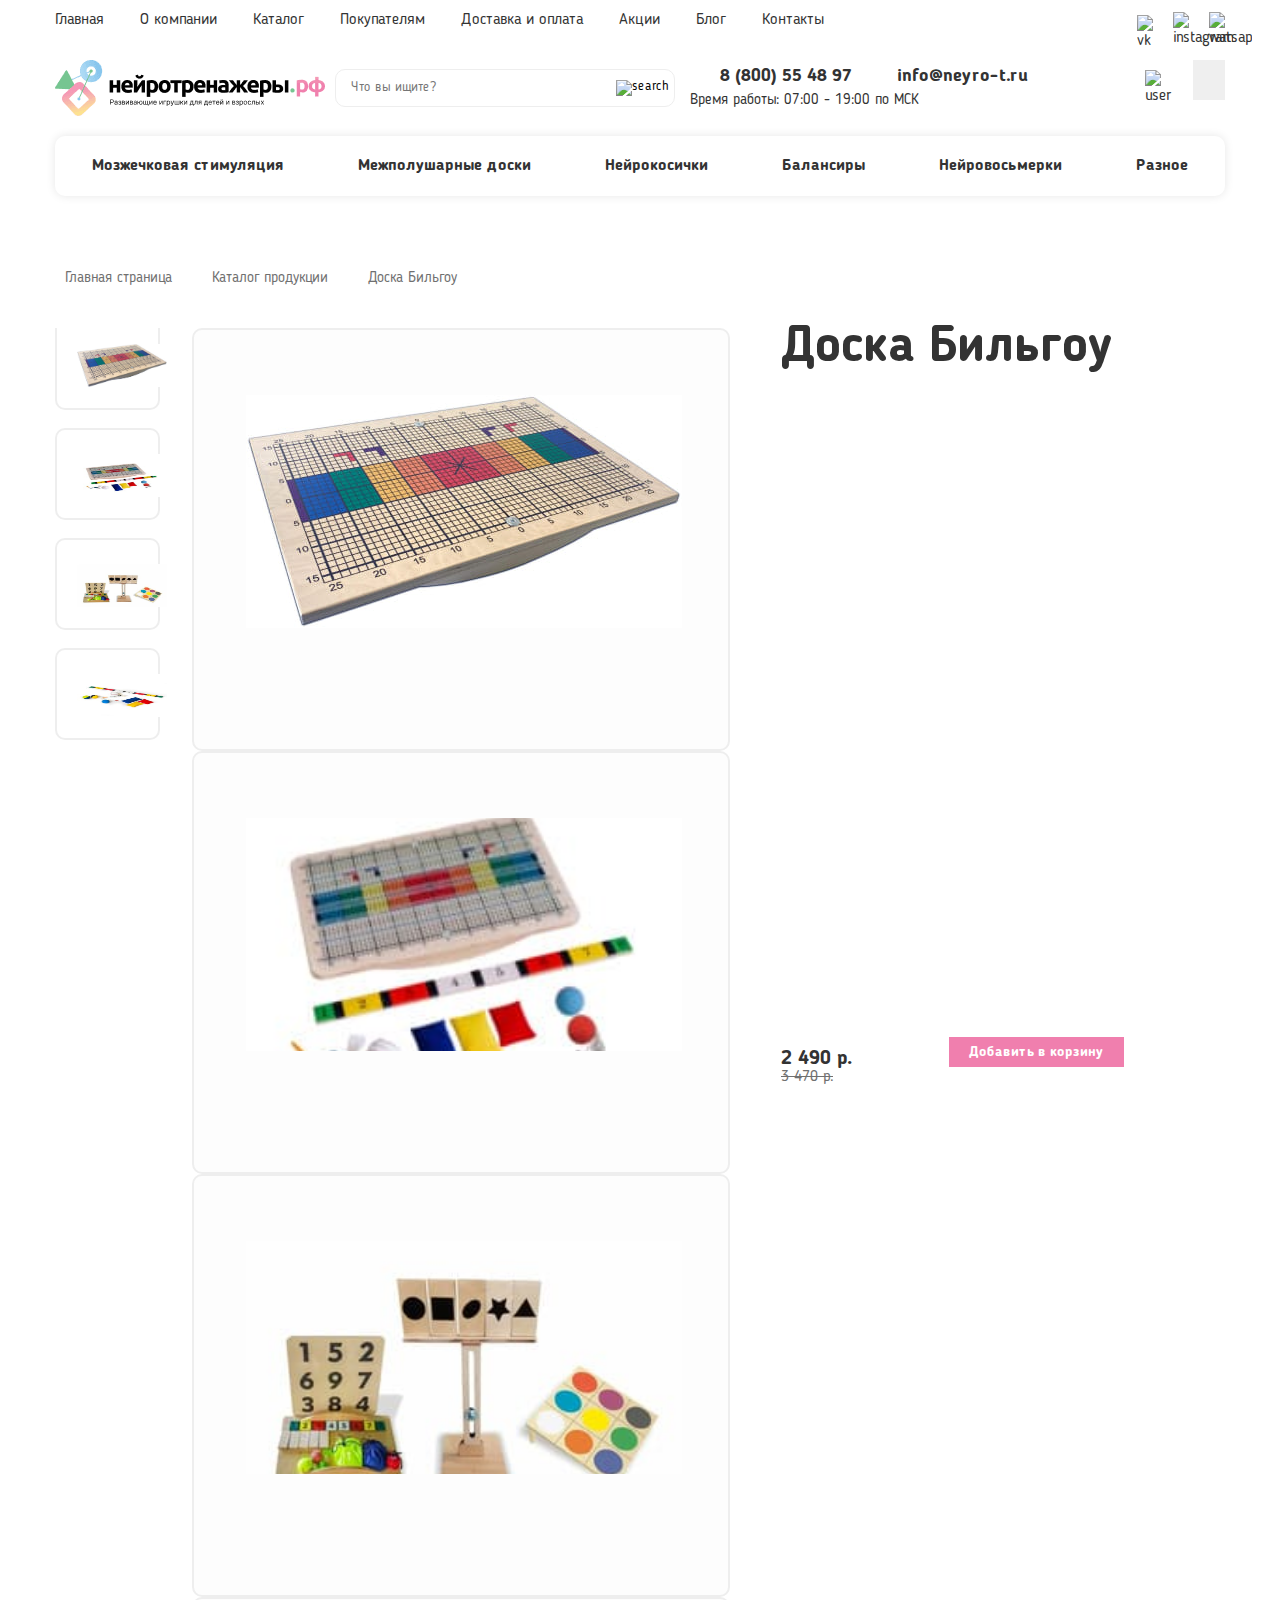
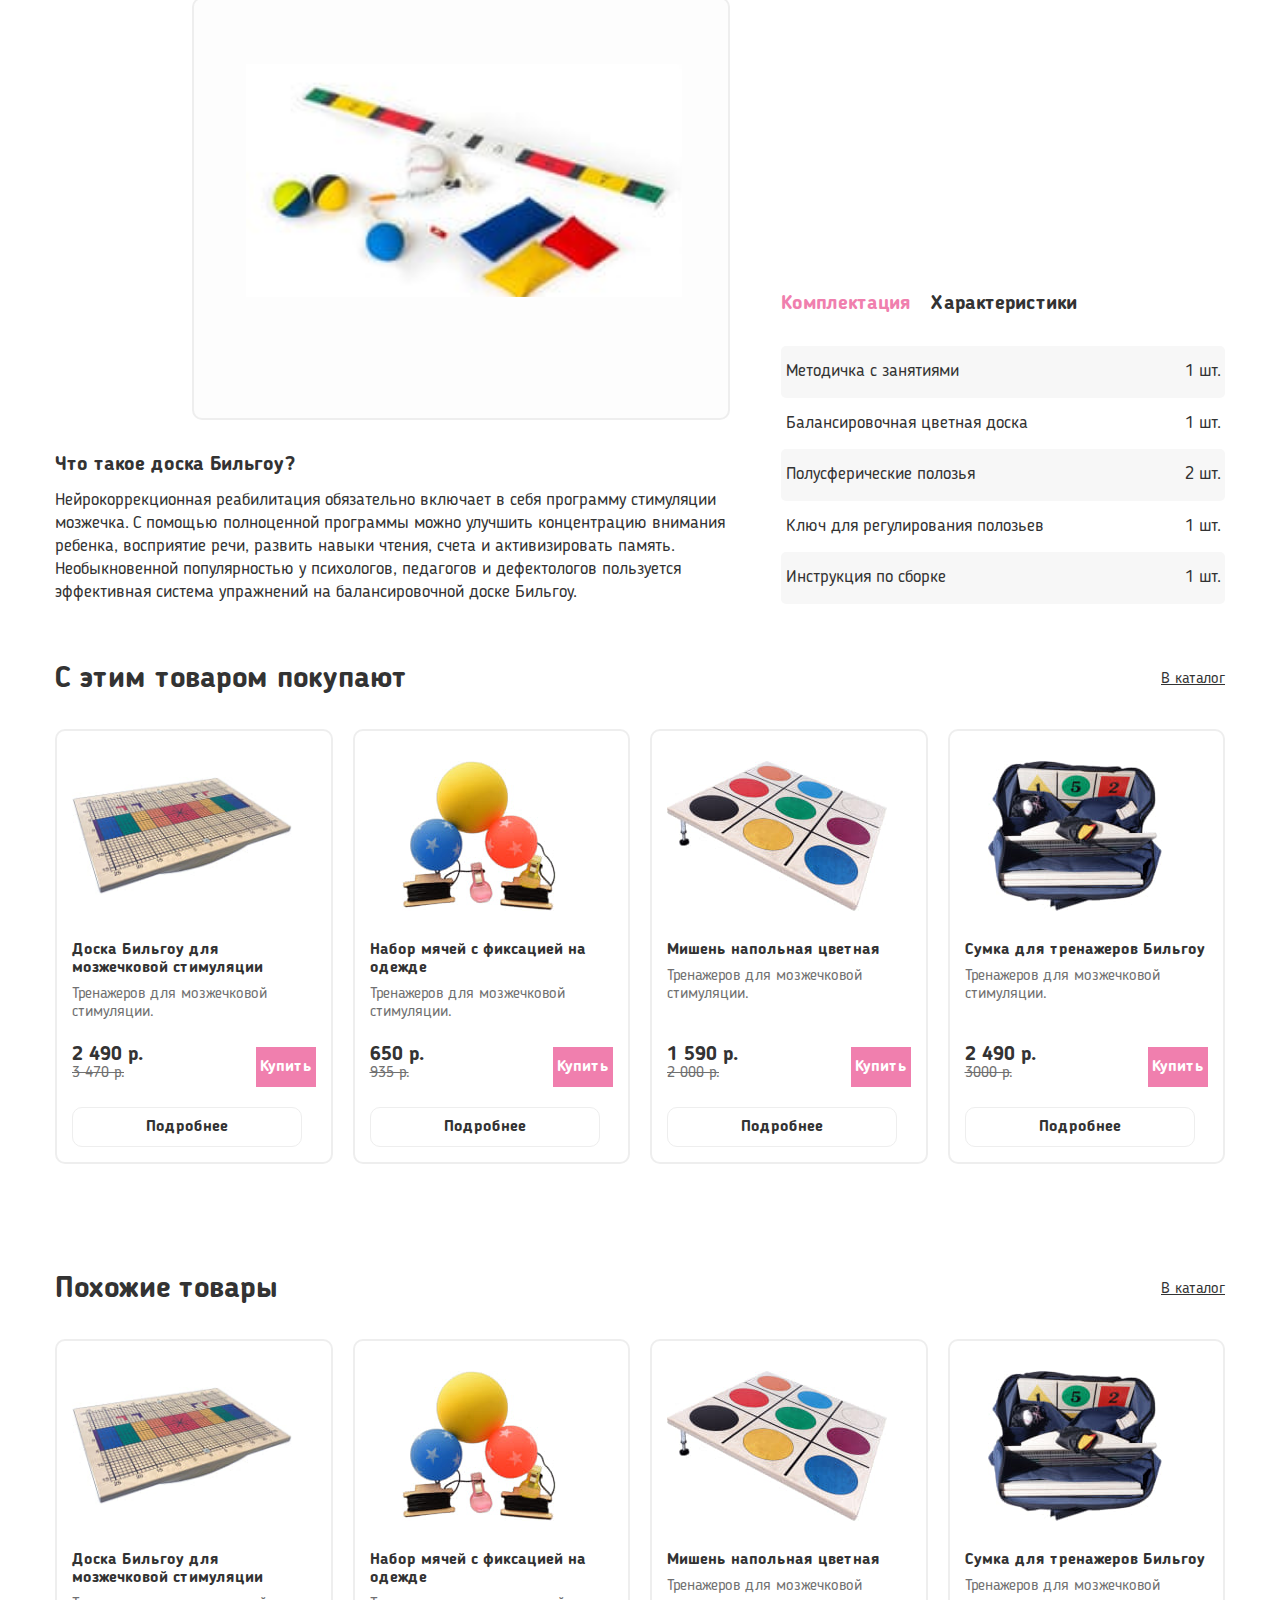
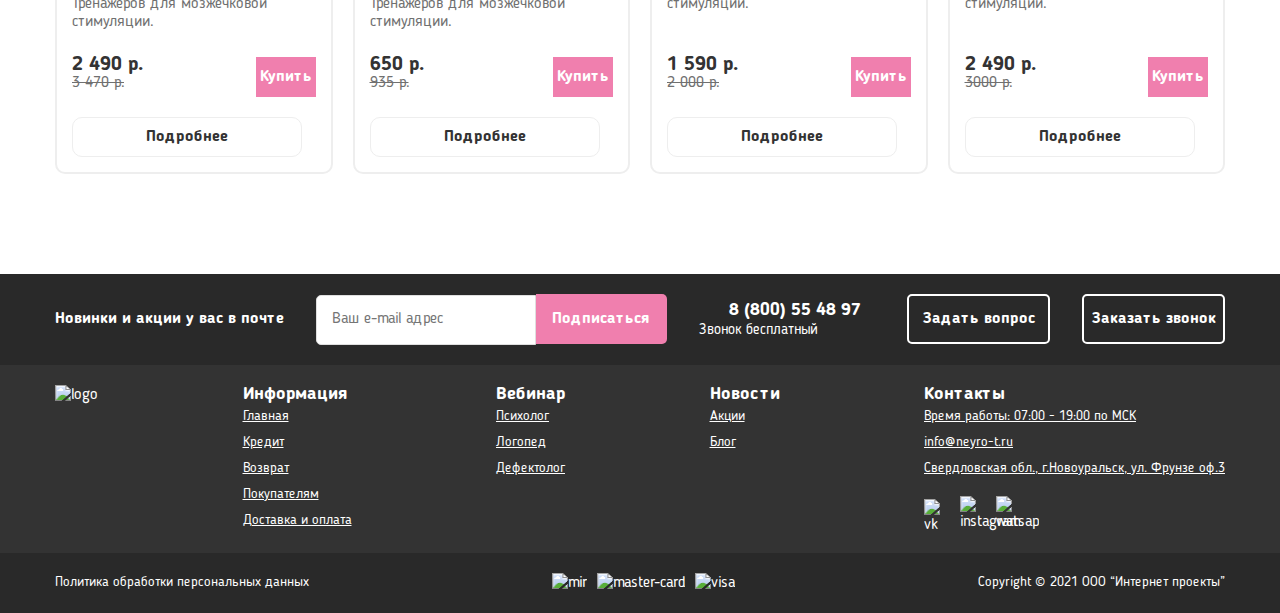
==== commit 6b55dbb2: "Add files via upload" ====
--- a/card-product.html
+++ b/card-product.html
@@ -7,14 +7,14 @@
     <!--<link href = "fonts/stylesheet.css" rel = "stylesheet" type = "text/css"/>-->
     <link rel="stylesheet" href="css/smartbasket.min.css">
     <link rel="stylesheet" href="css/jquery-ui.css">
-    
+
     <meta name="description" content="Описание страницы">
-    <meta name="keywords" content="Ключевые слова для яндекс"/>
+    <meta name="keywords" content="Ключевые слова для яндекс">
     <meta name="googlebot" content="notranslate">
-    
+
     <title>Карта продукта</title>
     <script src="https://cdnjs.cloudflare.com/ajax/libs/jquery/3.6.2/jquery.min.js" integrity="sha512-tWHlutFnuG0C6nQRlpvrEhE4QpkG1nn2MOUMWmUeRePl4e3Aki0VB6W1v3oLjFtd0hVOtRQ9PHpSfN6u6/QXkQ==" crossorigin="anonymous" referrerpolicy="no-referrer"></script>
-    
+
     <style>
         @font-face {
             font-family: 'Blogger Sans';
@@ -41,12 +41,12 @@
             font-style: normal;
             font-display: swap;
         }
-        
+
     </style>
 </head>
 <body>
 
-<!--Header--->
+<!--Header-->
 
     <header class="header" id="header">
         <div class="container">
@@ -135,15 +135,15 @@
                         <div class="header-bottom__link">Каталог товаров</div>
                         <button class="modal__close modal__close-mobil" type="button" id="burger-2"><img class="burger2-close" src="img/modal-close.svg" alt="Close"></button>
                     </div>
-                    <a href="#" class="header-bottom__link" id="nav__link-2">Мозжечковая стимуляция</a>
-                    <a href="#" class="header-bottom__link" id="nav__link-2">Межполушарные доски</a>
-                    <a href="#" class="header-bottom__link" id="nav__link-2">Нейрокосички</a>
-                    <a href="#" class="header-bottom__link" id="nav__link-2">Балансиры</a>
-                    <a href="#" class="header-bottom__link" id="nav__link-2">Нейровосьмерки</a>
-                    <a href="#" class="header-bottom__link" id="nav__link-2">Разное</a>
+                    <a href="#" class="header-bottom__link">Мозжечковая стимуляция</a>
+                    <a href="#" class="header-bottom__link">Межполушарные доски</a>
+                    <a href="#" class="header-bottom__link">Нейрокосички</a>
+                    <a href="#" class="header-bottom__link">Балансиры</a>
+                    <a href="#" class="header-bottom__link">Нейровосьмерки</a>
+                    <a href="#" class="header-bottom__link">Разное</a>
                 </nav>
                 <div class="burger-2__item">
-                    <button class="burger-2" type="button" id="burger-2"><span class="burger__item-2">Каталог товаров</span></button>
+                    <button class="burger-2" type="button"><span class="burger__item-2">Каталог товаров</span></button>
                 </div>
             </div>
         </div>
@@ -508,7 +508,7 @@
 </div>
 
 
-<!--Footer--->
+<!--Footer-->
 
 <footer class="footer">
     <div class="footer-top">
@@ -540,7 +540,8 @@
                 </div>
                 <div class="footer-center_colum">
                     <div class="footer-center_body">
-                        <ul class="footer-center_title">Информация
+                        <div class="footer-center_title">Информация</div>
+                        <ul>
                             <li><a href="#">Главная</a></li>
                             <li><a href="#">Кредит</a></li>
                             <li><a href="#">Возврат</a></li>
@@ -551,7 +552,8 @@
                 </div>
                 <div class="footer-center_colum">
                     <div class="footer-center_body">
-                        <ul class="footer-center_title">Вебинар
+                       <div class="footer-center_title">Вебинар</div>
+                        <ul>
                             <li><a href="#">Психолог</a></li>
                             <li><a href="#">Логопед</a></li>
                             <li><a href="#">Дефектолог</a></li>
@@ -560,7 +562,8 @@
                 </div>
                 <div class="footer-center_colum">
                     <div class="footer-center_body">
-                        <ul class="footer-center_title">Новости
+                       <div class="footer-center_title">Новости</div>
+                        <ul>
                             <li><a href="#">Акции</a></li>
                             <li><a href="#">Блог</a></li>
                         </ul>
@@ -568,7 +571,8 @@
                 </div>
                 <div class="footer-center_colum">
                     <div class="footer-center_body">
-                        <ul class="footer-center_title footer-right">Контакты
+                        <div class="footer-center_title footer-right">Контакты</div>
+                        <ul>
                             <li>Время работы: 07:00 - 19:00 по МСК</li>
                             <li><a href="#">info@neyro-t.ru</a></li>
                             <li>Свердловская обл., г.Новоуральск, ул. Фрунзе оф.3</li>
@@ -611,7 +615,7 @@
 </footer>
 
 
-<!--Footer tablet--->
+<!--Footer tablet-->
 
 <footer class="footer-tablet">
     <div class="footer-top">
@@ -647,7 +651,8 @@
             <div class="footer-center_item">
                 <div class="footer-center_colum">
                     <div class="footer-center_body">
-                        <ul class="footer-center_title">Информация
+                       <div class="footer-center_title">Информация</div>
+                        <ul>
                             <li><a href="#">Главная</a></li>
                             <li><a href="#">Кредит</a></li>
                             <li><a href="#">Возврат</a></li>
@@ -658,7 +663,8 @@
                 </div>
                 <div class="footer-center_colum">
                     <div class="footer-center_body">
-                        <ul class="footer-center_title">Вебинар
+                       <div class="footer-center_title">Вебинар</div>
+                        <ul>
                             <li><a href="#">Психолог</a></li>
                             <li><a href="#">Логопед</a></li>
                             <li><a href="#">Дефектолог</a></li>
@@ -667,7 +673,8 @@
                 </div>
                 <div class="footer-center_colum">
                     <div class="footer-center_body">
-                        <ul class="footer-center_title">Новости
+                       <div class="footer-center_title">Новости</div>
+                        <ul>
                             <li><a href="#">Акции</a></li>
                             <li><a href="#">Блог</a></li>
                         </ul>
@@ -675,7 +682,8 @@
                 </div>
                 <div class="footer-center_colum">
                     <div class="footer-center_body">
-                        <ul class="footer-center_title footer-right">Контакты
+                        <div class="footer-center_title footer-right">Контакты</div>
+                        <ul>
                             <li>Время работы: 07:00 - 19:00 по МСК</li>
                             <li><a href="#">info@neyro-t.ru</a></li>
                             <li>Свердловская обл., г.Новоуральск, ул. Фрунзе оф.3</li>
@@ -718,7 +726,7 @@
 </footer>
 
 
-<!--Footer mobil--->
+<!--Footer mobil-->
 
 <footer class="footer-mobil">
     <div class="footer-top">
@@ -754,7 +762,8 @@
             <div class="footer-center_item">
                 <div class="footer-center_colum">
                     <div class="footer-center_body-mobil">
-                        <ul class="footer-center_title">Информация
+                       <div class="footer-center_title">Информация</div>
+                        <ul>
                             <li><a href="#">Главная</a></li>
                             <li><a href="#">Кредит</a></li>
                             <li><a href="#">Возврат</a></li>
@@ -763,7 +772,8 @@
                         </ul>
                     </div>
                     <div class="footer-center_body">
-                        <ul class="footer-center_title">Вебинар
+                       <div class="footer-center_title">Вебинар</div>
+                        <ul>
                             <li><a href="#">Психолог</a></li>
                             <li><a href="#">Логопед</a></li>
                             <li><a href="#">Дефектолог</a></li>
@@ -772,13 +782,15 @@
                 </div>
                 <div class="footer-center_colum">
                     <div class="footer-center_body-mobil">
-                        <ul class="footer-center_title">Новости
+                       <div class="footer-center_title">Новости</div>
+                        <ul>
                             <li><a href="#">Акции</a></li>
                             <li><a href="#">Блог</a></li>
                         </ul>
                     </div>
                     <div class="footer-center_body">
-                        <ul class="footer-center_title footer-right">Контакты
+                       <div class="footer-center_title footer-right">Контакты</div>
+                        <ul>
                             <li>Время работы: 07:00 - 19:00 по МСК</li>
                             <li><a href="#">info@neyro-t.ru</a></li>
                             <li>Свердловская обл., г.Новоуральск, ул. Фрунзе оф.3</li>
@@ -821,7 +833,7 @@
 </footer>
 
 
-<!--Modal-User--->
+<!--Modal-User-->
 
     <div class="modal" id="modal_hire_me">
         <div class="modal__dialog">
@@ -830,10 +842,10 @@
                 <h3 class="modal_title">Авторизация</h3>
                 <form class="modal__form" action="/" method="post">
                     <div class="modal__form__group">
-                        <input class="form__input-modal" name="login" type="text" id="input-login" placeholder="Ваш логин">
+                        <input class="form__input-modal" name="login" type="text" placeholder="Ваш логин">
                     </div>
                     <div class="modal__form__group">
-                        <input class="form__input-modal" name="input-tel" type="password" id="input-email" placeholder="Ваш пароль">
+                        <input class="form__input-modal" name="input-tel" type="password" placeholder="Ваш пароль">
                     </div>
                     <div class="modal-btn_body">
                         <button class="modal__btn" type="submit">Войти на сайт</button>
@@ -864,7 +876,7 @@
     </div>
 
 
-<!--Modal-registration--->
+<!--Modal-registration-->
 
     <div class="modal" id="modal_registration">
         <div class="modal__dialog">
@@ -873,13 +885,13 @@
                 <h3 class="modal_title">Регистрация</h3>
                 <form class="modal__form" action="/" method="post">
                     <div class="modal__form__group">
-                        <input class="form__input-modal" name="login" type="text" id="input-login" placeholder="Ваш логин">
+                        <input class="form__input-modal" name="login" type="text" placeholder="Ваш логин">
                     </div>
                     <div class="modal__form__group">
-                        <input class="form__input-modal" name="input-tel" type="password" id="input-email" placeholder="Ваш пароль">
+                        <input class="form__input-modal" name="input-tel" type="password" placeholder="Ваш пароль">
                     </div>
                     <div class="modal__form__group">
-                        <input class="form__input-modal" name="input-tel" type="password" id="input-email" placeholder="Повторите пароль">
+                        <input class="form__input-modal" name="input-tel" type="password" placeholder="Повторите пароль">
                     </div>
                     <div class="modal-btn_body modal__btn-registration">
                         <button class="modal__btn" type="submit">Регистрация </button>
@@ -908,7 +920,7 @@
     </div>
 
 
-<!--Modal-question--->
+<!--Modal-question-->
 
     <div class="modal" id="modal_question">
         <div class="modal__dialog">
@@ -917,13 +929,13 @@
                 <h3 class="modal_title">Задать вопрос</h3>
                 <form class="modal__form" action="/" method="post">
                     <div class="modal__form__group">
-                        <input class="form__input-modal" name="login" type="text" id="input-login" placeholder="Ваше имя">
+                        <input class="form__input-modal" name="login" type="text" placeholder="Ваше имя">
                     </div>
                     <div class="modal__form__group">
-                        <input class="form__input-modal" name="login" type="text" id="input-login" placeholder="Ваш email">
+                        <input class="form__input-modal" name="login" type="text" placeholder="Ваш email">
                     </div>
                     <div class="modal__form__group">
-                        <input class="form__input-modal" name="login" type="text" id="input-login" placeholder="Завайте ваш вопрос?">
+                        <input class="form__input-modal" name="login" type="text" placeholder="Завайте ваш вопрос?">
                     </div>
                     <div class="modal-btn_body modal__btn-registration">
                         <button class="modal__btn" type="submit">Задать вопрос</button>
@@ -934,7 +946,7 @@
     </div>
 
 
-<!--Modal-question--->
+<!--Modal-question-->
 
     <div class="modal" id="modal_call">
         <div class="modal__dialog">
@@ -943,10 +955,10 @@
                 <h3 class="modal_title">Заказать звонок</h3>
                 <form class="modal__form" action="/" method="post">
                     <div class="modal__form__group">
-                        <input class="form__input-modal" name="login" type="text" id="input-login" placeholder="Ваше имя">
+                        <input class="form__input-modal" name="login" type="text" placeholder="Ваше имя">
                     </div>
                     <div class="modal__form__group">
-                        <input class="form__input-modal" name="login" type="text" id="input-login" placeholder="Номер телефона">
+                        <input class="form__input-modal" name="login" type="text" placeholder="Номер телефона">
                     </div>
                     <div class="modal-btn_body modal__btn-registration">
                         <button class="modal__btn" type="submit">Заказать звонок</button>
@@ -957,7 +969,7 @@
     </div>
 
 
-<!--Modal-mailing list--->
+<!--Modal-mailing list-->
 
     <div class="modal" id="modal_list">
         <div class="modal__dialog">
@@ -972,7 +984,7 @@
         </div>
     </div>
 
-<!--Javaskript--->
+<!--Javaskript-->
     <script src="js/app.js"></script>
     <script src="js/jquery-ui.min.js"></script>
     <script src="js/slick.min.js"></script>
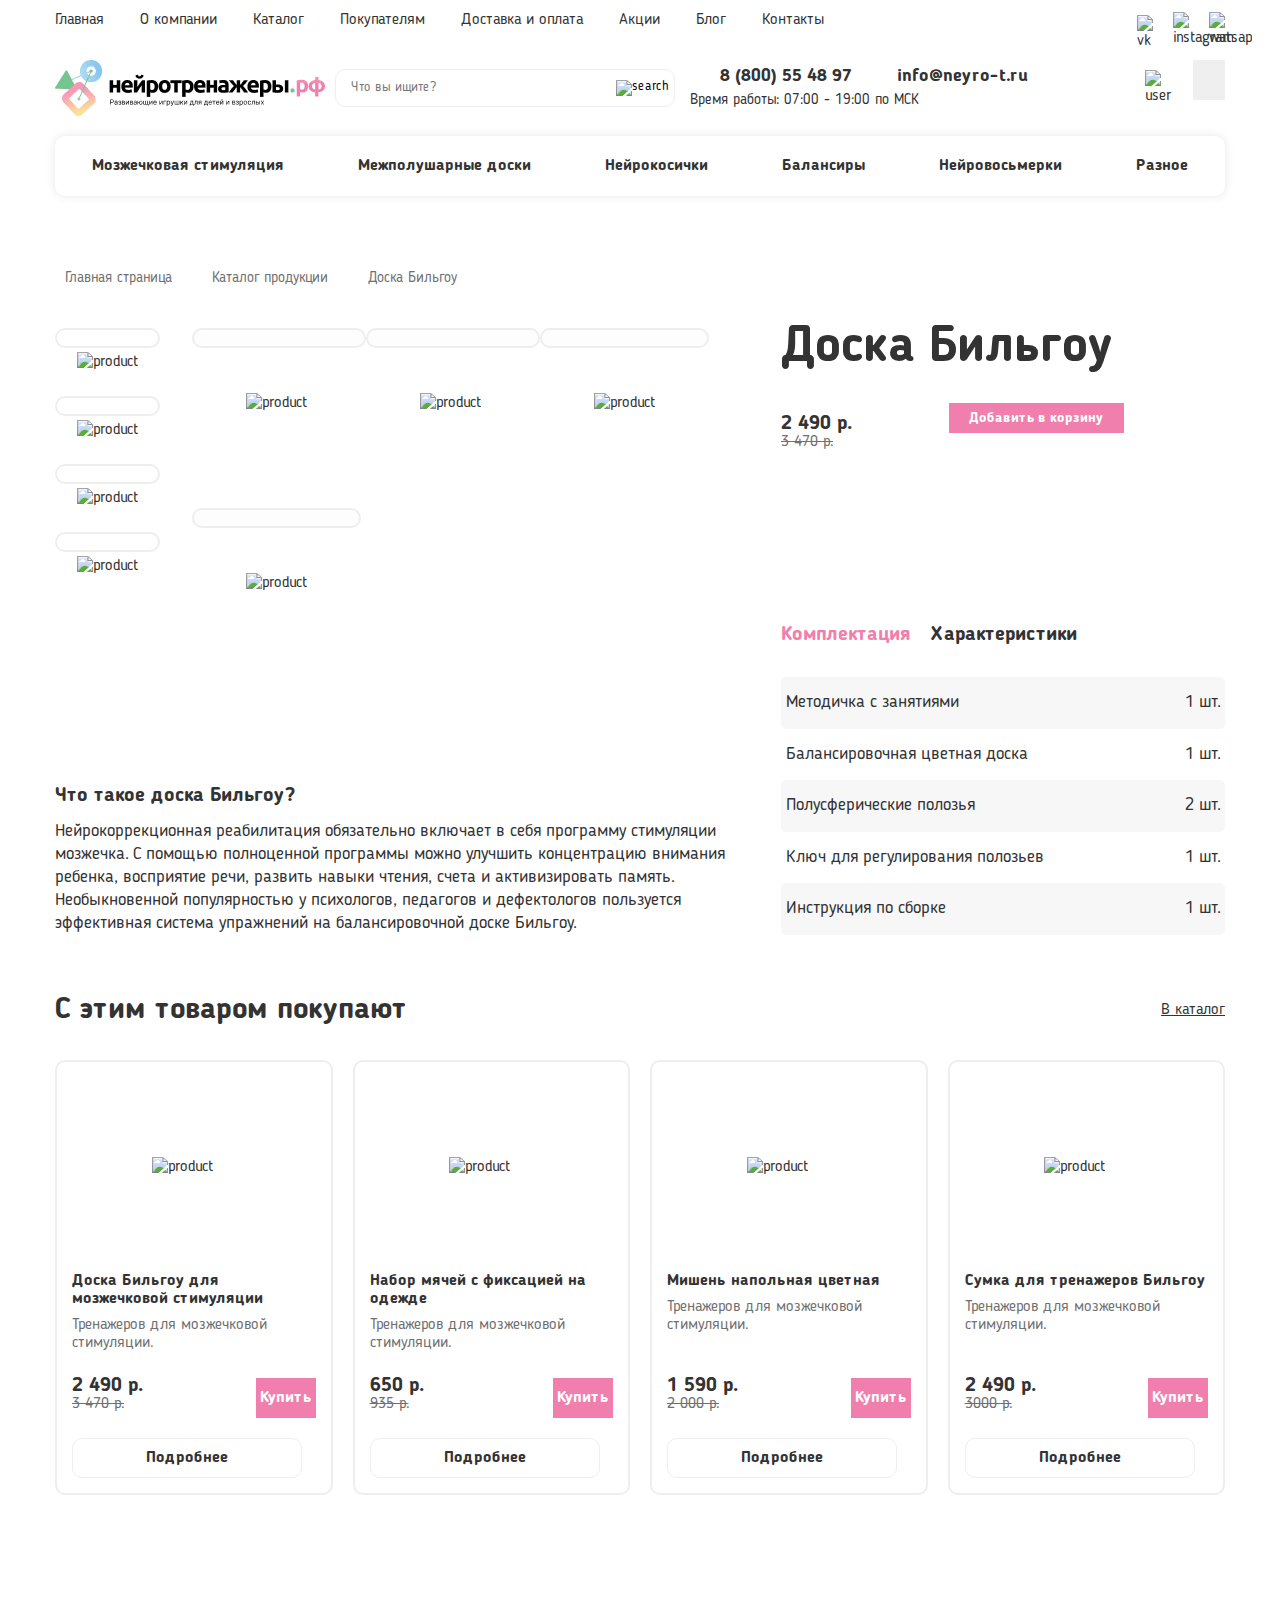
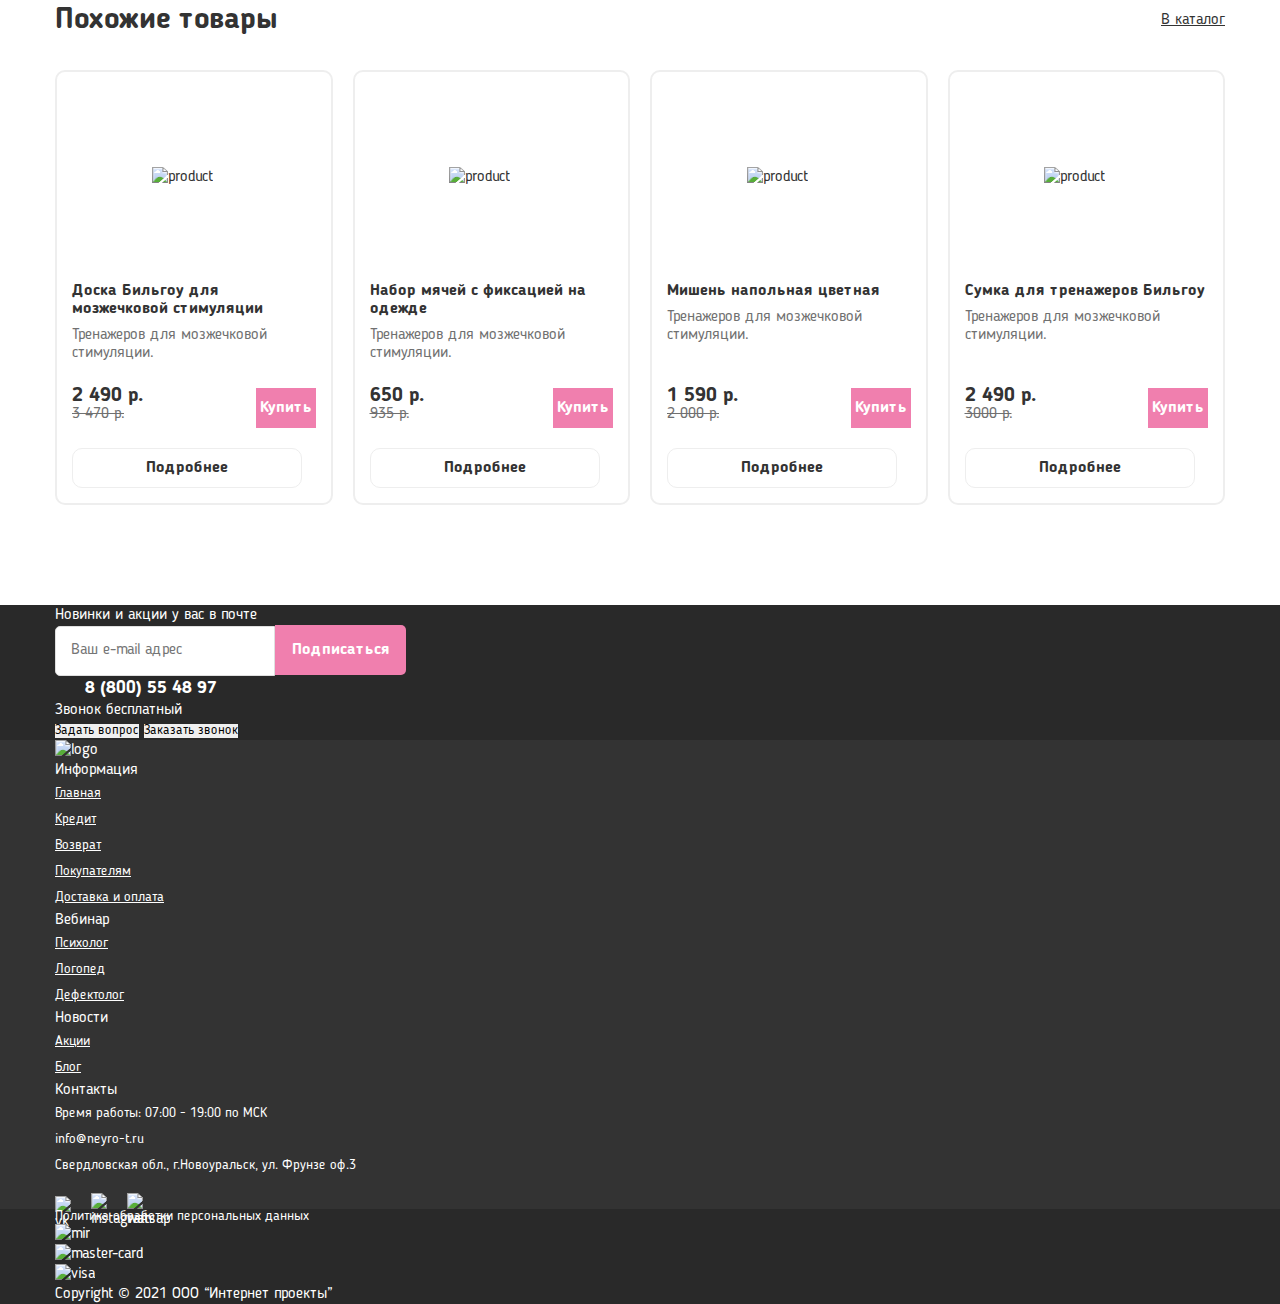
==== commit 753d7ce8: "Add files via upload" ====
--- a/card-product.html
+++ b/card-product.html
@@ -150,7 +150,7 @@
     </header>
 
 
-<!--Card-product--->
+<!--Card-product-->
 
 <div class="card-product">
     <div class="container">
@@ -163,32 +163,40 @@
             <div class="card-product_colum">
                 <div class="slider_item">
                     <div class="slider-nav">
-                        <div class="slider-nav_body">
+                        <picture class="slider-nav_body">
+                            <source srcset="img/card-product/image01.webp" type="image/webp">
                             <img class="slider-nav_img" src="img/card-product/image01.jpg" alt="product">
-                        </div>
-                        <div class="slider-nav_body">
+                        </picture>
+                        <picture class="slider-nav_body">
+                            <source srcset="img/card-product/image02.webp" type="image/webp">
                             <img class="slider-nav_img" src="img/card-product/image02.jpg" alt="product">
-                        </div>
-                        <div class="slider-nav_body">
+                        </picture>
+                        <picture class="slider-nav_body">
+                            <source srcset="img/card-product/image03.webp" type="image/webp">
                             <img class="slider-nav_img" src="img/card-product/image03.jpg" alt="product">
-                        </div>
-                        <div class="slider-nav_body">
+                        </picture>
+                        <picture class="slider-nav_body">
+                            <source srcset="img/card-product/image04.webp" type="image/webp">
                             <img class="slider-nav_img" src="img/card-product/image04.jpg" alt="product">
-                        </div>
+                        </picture>
                     </div>
                     <div class="slider-for">
-                        <div class="slider-for_body">
+                        <picture class="slider-for_body">
+                            <source srcset="img/card-product/image01.webp" type="image/webp">
                             <img class="slider-for_img" src="img/card-product/image01.jpg" alt="product">
-                        </div>
-                        <div class="slider-for_body">
+                        </picture>
+                        <picture class="slider-for_body">
+                            <source srcset="img/card-product/image02.webp" type="image/webp">
                             <img class="slider-for_img" src="img/card-product/image02.jpg" alt="product">
-                        </div>
-                        <div class="slider-for_body">
+                        </picture>
+                       <picture class="slider-for_body">
+                            <source srcset="img/card-product/image03.webp" type="image/webp">
                             <img class="slider-for_img" src="img/card-product/image03.jpg" alt="product">
-                        </div>
-                        <div class="slider-for_body">
+                        </picture>
+                        <picture class="slider-for_body">
+                            <source srcset="img/card-product/image04.webp" type="image/webp">
                             <img class="slider-for_img" src="img/card-product/image04.jpg" alt="product">
-                        </div>
+                        </picture>
                     </div>
                 </div>
                 <h4 class="card-product_subtitle">Что такое доска Бильгоу?</h4>
@@ -296,7 +304,7 @@
 </div>
 
 
-<!--Card--->
+<!--Card-->
 
 <div class="card">
     <div class="container">
@@ -306,10 +314,11 @@
         </div>
         <div class="card__item">
             <div class="card__colum">
-                <div class="card-basket">
-                    <div class="card-basket__img">
+                <article class="card-basket">
+                    <picture class="card-basket__img">
+                        <source srcset="img/card/image-7.webp" type="image/webp">
                         <img class="img-card" src="img/card/image%207.jpg" alt="product">
-                    </div>
+                    </picture>
                     <h4 class="card-basket__title">Доска Бильгоу для мозжечковой стимуляции</h4>
                     <p class="card-basket__subtitle">Тренажеров для мозжечковой стимуляции.</p>
                     <div class="card-basket__body">
@@ -326,13 +335,14 @@
                         data-sb-product-img="img/card/image%207.jpg">Купить</button>
                     </div>
                     <a href="card-product.html" class="card__btn">Подробнее</a>
-                </div>
+                </article>
             </div>
             <div class="card__colum">
-                <div class="card-basket">
-                    <div class="card-basket__img">
+                <article class="card-basket">
+                    <picture class="card-basket__img">
+                        <source srcset="img/card/image-6.webp" type="image/webp">
                         <img class="img-card" src="img/card/image%206.jpg" alt="product">
-                    </div>
+                    </picture>
                     <h4 class="card-basket__title">Набор мячей с фиксацией на одежде</h4>
                     <p class="card-basket__subtitle">Тренажеров для мозжечковой стимуляции.</p>
                     <div class="card-basket__body">
@@ -349,13 +359,14 @@
                         data-sb-product-img="img/card/image%206.jpg">Купить</button>
                     </div>
                     <a href="card-product.html" class="card__btn">Подробнее</a>
-                </div>
+                </article>
             </div>
             <div class="card__colum">
-                <div class="card-basket">
-                    <div class="card-basket__img">
+                <article class="card-basket">
+                    <picture class="card-basket__img">
+                        <source srcset="img/card/image-5.webp" type="image/webp">
                         <img class="img-card" src="img/card/image%205.jpg" alt="product">
-                    </div>
+                    </picture>
                     <h4 class="card-basket__title">Мишень напольная цветная</h4>
                     <p class="card-basket__subtitle">Тренажеров для мозжечковой стимуляции.</p>
                     <div class="card-basket__body">
@@ -372,13 +383,14 @@
                         data-sb-product-img="img/card/image%205.jpg">Купить</button>
                     </div>
                     <a href="card-product.html" class="card__btn">Подробнее</a>
-                </div>
+                </article>
             </div>
             <div class="card__colum">
-                <div class="card-basket">
-                    <div class="card-basket__img">
+                <article class="card-basket">
+                    <picture class="card-basket__img">
+                        <source srcset="img/card/image-4.webp" type="image/webp">
                         <img class="img-card" src="img/card/image%204.jpg" alt="product">
-                    </div>
+                    </picture>
                     <h4 class="card-basket__title">Сумка для тренажеров Бильгоу</h4>
                     <p class="card-basket__subtitle">Тренажеров для мозжечковой стимуляции.</p>
                     <div class="card-basket__body">
@@ -395,14 +407,14 @@
                         data-sb-product-img="img/card/image%204.jpg">Купить</button>
                     </div>
                     <a href="card-product.html" class="card__btn">Подробнее</a>
-                </div>
+                </article>
             </div>
         </div>
     </div>
 </div>
 
 
-<!--Card--->
+<!--Card-->
 
 <div class="card">
     <div class="container">
@@ -412,10 +424,11 @@
         </div>
         <div class="card__item">
             <div class="card__colum">
-                <div class="card-basket">
-                    <div class="card-basket__img">
+                <article class="card-basket">
+                    <picture class="card-basket__img">
+                        <source srcset="img/card/image-7.webp" type="image/webp">
                         <img class="img-card" src="img/card/image%207.jpg" alt="product">
-                    </div>
+                    </picture>
                     <h4 class="card-basket__title">Доска Бильгоу для мозжечковой стимуляции</h4>
                     <p class="card-basket__subtitle">Тренажеров для мозжечковой стимуляции.</p>
                     <div class="card-basket__body">
@@ -432,13 +445,14 @@
                         data-sb-product-img="img/card/image%207.jpg">Купить</button>
                     </div>
                     <a href="card-product.html" class="card__btn">Подробнее</a>
-                </div>
+                </article>
             </div>
             <div class="card__colum">
-                <div class="card-basket">
-                    <div class="card-basket__img">
+                <article class="card-basket">
+                    <picture class="card-basket__img">
+                        <source srcset="img/card/image-6.webp" type="image/webp">
                         <img class="img-card" src="img/card/image%206.jpg" alt="product">
-                    </div>
+                    </picture>
                     <h4 class="card-basket__title">Набор мячей с фиксацией на одежде</h4>
                     <p class="card-basket__subtitle">Тренажеров для мозжечковой стимуляции.</p>
                     <div class="card-basket__body">
@@ -455,13 +469,14 @@
                         data-sb-product-img="img/card/image%206.jpg">Купить</button>
                     </div>
                     <a href="card-product.html" class="card__btn">Подробнее</a>
-                </div>
+                </article>
             </div>
             <div class="card__colum">
-                <div class="card-basket">
-                    <div class="card-basket__img">
+                <article class="card-basket">
+                    <picture class="card-basket__img">
+                        <source srcset="img/card/image-5.webp" type="image/webp">
                         <img class="img-card" src="img/card/image%205.jpg" alt="product">
-                    </div>
+                    </picture>
                     <h4 class="card-basket__title">Мишень напольная цветная</h4>
                     <p class="card-basket__subtitle">Тренажеров для мозжечковой стимуляции.</p>
                     <div class="card-basket__body">
@@ -478,13 +493,14 @@
                         data-sb-product-img="img/card/image%205.jpg">Купить</button>
                     </div>
                     <a href="card-product.html" class="card__btn">Подробнее</a>
-                </div>
+                </article>
             </div>
             <div class="card__colum">
-                <div class="card-basket">
-                    <div class="card-basket__img">
+                <article class="card-basket">
+                    <picture class="card-basket__img">
+                        <source srcset="img/card/image-4.webp" type="image/webp">
                         <img class="img-card" src="img/card/image%204.jpg" alt="product">
-                    </div>
+                    </picture>
                     <h4 class="card-basket__title">Сумка для тренажеров Бильгоу</h4>
                     <p class="card-basket__subtitle">Тренажеров для мозжечковой стимуляции.</p>
                     <div class="card-basket__body">
@@ -501,7 +517,7 @@
                         data-sb-product-img="img/card/image%204.jpg">Купить</button>
                     </div>
                     <a href="card-product.html" class="card__btn">Подробнее</a>
-                </div>
+                </article>
             </div>
         </div>
     </div>
@@ -513,34 +529,34 @@
 <footer class="footer">
     <div class="footer-top">
         <div class="container">
-            <div class="footer-top_item">
-                <p class="footer-top_title">Новинки и акции у вас в почте</p>
+            <div class="footer-top__item">
+                <p class="footer-top__title">Новинки и акции у вас в почте</p>
                 <form class="form-footer" action="/" method="post">
                     <div class="form__group-footer">
                         <input class="form__input-footer" name="search" type="text"  placeholder="Ваш e-mail адрес">
                         <button class="form__btn-footer" type="submit" data-modal="#modal_list">Подписаться</button>
                     </div>
                 </form>
-                <div class="footer-top_body">
+                <div class="footer-top__body">
                     <a class="header-center__tel" href="tel:89009001234">8 (800) 55 48 97</a>
-                    <p class="footer-top_text">Звонок бесплатный</p>
-                </div>
-                <button class="footer-top_btn" data-modal="#modal_question">Задать вопрос</button>
-                <button class="footer-top_btn" data-modal="#modal_call">Заказать звонок</button>
+                    <p class="footer-top__text">Звонок бесплатный</p>
+                </div>
+                <button class="footer-top__btn" data-modal="#modal_question">Задать вопрос</button>
+                <button class="footer-top__btn" data-modal="#modal_call">Заказать звонок</button>
             </div>
         </div>
     </div>
     <div class="footer-center">
         <div class="container">
-            <div class="footer-center_item">
-                <div class="footer-center_colum">
-                    <div class="footer-center_img">
+            <div class="footer-center__item">
+                <div class="footer-center__colum">
+                    <div class="footer-center__img">
                         <img src="img/footer/logo-footer.svg" alt="logo">
                     </div>
                 </div>
-                <div class="footer-center_colum">
-                    <div class="footer-center_body">
-                        <div class="footer-center_title">Информация</div>
+                <div class="footer-center__colum">
+                    <div class="footer-center__body">
+                        <div class="footer-center__title">Информация</div>
                         <ul>
                             <li><a href="#">Главная</a></li>
                             <li><a href="#">Кредит</a></li>
@@ -550,9 +566,9 @@
                         </ul>
                     </div>
                 </div>
-                <div class="footer-center_colum">
-                    <div class="footer-center_body">
-                       <div class="footer-center_title">Вебинар</div>
+                <div class="footer-center__colum">
+                    <div class="footer-center__body">
+                       <div class="footer-center__title">Вебинар</div>
                         <ul>
                             <li><a href="#">Психолог</a></li>
                             <li><a href="#">Логопед</a></li>
@@ -560,18 +576,18 @@
                         </ul>
                     </div>
                 </div>
-                <div class="footer-center_colum">
-                    <div class="footer-center_body">
-                       <div class="footer-center_title">Новости</div>
+                <div class="footer-center__colum">
+                    <div class="footer-center__body">
+                       <div class="footer-center__title">Новости</div>
                         <ul>
                             <li><a href="#">Акции</a></li>
                             <li><a href="#">Блог</a></li>
                         </ul>
                     </div>
                 </div>
-                <div class="footer-center_colum">
-                    <div class="footer-center_body">
-                        <div class="footer-center_title footer-right">Контакты</div>
+                <div class="footer-center__colum">
+                    <div class="footer-center__body footer-right">
+                        <div class="footer-center__title">Контакты</div>
                         <ul>
                             <li>Время работы: 07:00 - 19:00 по МСК</li>
                             <li><a href="#">info@neyro-t.ru</a></li>
@@ -595,10 +611,10 @@
     </div>
     <div class="footer-bottom">
         <div class="container">
-            <div class="footer-bottom_item">
+            <div class="footer-bottom__item">
                 <p class="footer-bottom_text">Политика обработки персональных данных</p>
-                <div class="footer-bottom_img">
-                    <div class="footer-bottom_card">
+                <div class="footer-bottom__img">
+                    <div class="footer-bottom__card">
                         <img src="img/footer/mir.svg" alt="mir">
                     </div>
                     <div class="footer-bottom_card">
@@ -608,7 +624,7 @@
                         <img src="img/footer/visa.svg" alt="visa">
                     </div>
                 </div>
-                <p class="footer-bottom_text">Copyright © 2021 ООО “Интернет проекты”</p>
+                <p class="footer-bottom__text">Copyright © 2021 ООО “Интернет проекты”</p>
             </div>
         </div>
     </div>
@@ -620,9 +636,9 @@
 <footer class="footer-tablet">
     <div class="footer-top">
         <div class="container">
-            <div class="footer-top_item">
-                <div class="footer-top_item-tablet">
-                    <p class="footer-top_title footer-top_title-tablet">Новинки и акции у вас в почте</p>
+            <div class="footer-top__item">
+                <div class="footer-top__item-tablet">
+                    <p class="footer-top__title footer-top__title-tablet">Новинки и акции у вас в почте</p>
                     <form class="form-footer" action="/" method="post">
                         <div class="form__group-footer">
                             <input class="form__input-footer" name="search" type="text"  placeholder="Ваш e-mail адрес">
@@ -630,28 +646,28 @@
                         </div>
                     </form>
                 </div>
-                <div class="footer-top_body">
-                    <div class="footer-top_body-tablet">
+                <div class="footer-top__body">
+                    <div class="footer-top__body-tablet">
                         <a class="header-center__tel" href="tel:89009001234">8 (800) 55 48 97</a>
-                        <p class="footer-top_text footer-top_text-tablet">Звонок бесплатный</p>
-                    </div>
-                    <button class="footer-top_btn footer-top_btn-tablet" data-modal="#modal_question">Задать вопрос</button>
-                    <button class="footer-top_btn footer-top_btn-tablet" data-modal="#modal_call">Заказать звонок</button>
+                        <p class="footer-top__text footer-top__text-tablet">Звонок бесплатный</p>
+                    </div>
+                    <button class="footer-top__btn footer-top__btn-tablet" data-modal="#modal_question">Задать вопрос</button>
+                    <button class="footer-top__btn footer-top__btn-tablet" data-modal="#modal_call">Заказать звонок</button>
                 </div>
             </div>
         </div>
     </div>
     <div class="footer-center">
         <div class="container">
-            <div class="footer-center_colum footer-center_colum-tablet">
-                <div class="footer-center_img">
+            <div class="footer-center__colum footer-center__colum-tablet">
+                <div class="footer-center__img">
                     <img src="img/footer/logo-footer.svg" alt="logo">
                 </div>
                 </div>
-            <div class="footer-center_item">
-                <div class="footer-center_colum">
-                    <div class="footer-center_body">
-                       <div class="footer-center_title">Информация</div>
+            <div class="footer-center__item">
+                <div class="footer-center__colum">
+                    <div class="footer-center__body">
+                       <div class="footer-center__title">Информация</div>
                         <ul>
                             <li><a href="#">Главная</a></li>
                             <li><a href="#">Кредит</a></li>
@@ -661,9 +677,9 @@
                         </ul>
                     </div>
                 </div>
-                <div class="footer-center_colum">
-                    <div class="footer-center_body">
-                       <div class="footer-center_title">Вебинар</div>
+                <div class="footer-center__colum">
+                    <div class="footer-center__body">
+                       <div class="footer-center__title">Вебинар</div>
                         <ul>
                             <li><a href="#">Психолог</a></li>
                             <li><a href="#">Логопед</a></li>
@@ -671,18 +687,18 @@
                         </ul>
                     </div>
                 </div>
-                <div class="footer-center_colum">
-                    <div class="footer-center_body">
-                       <div class="footer-center_title">Новости</div>
+                <div class="footer-center__colum">
+                    <div class="footer-center__body">
+                       <div class="footer-center__title">Новости</div>
                         <ul>
                             <li><a href="#">Акции</a></li>
                             <li><a href="#">Блог</a></li>
                         </ul>
                     </div>
                 </div>
-                <div class="footer-center_colum">
-                    <div class="footer-center_body">
-                        <div class="footer-center_title footer-right">Контакты</div>
+                <div class="footer-center__colum">
+                    <div class="footer-center__body">
+                        <div class="footer-center__title footer-right">Контакты</div>
                         <ul>
                             <li>Время работы: 07:00 - 19:00 по МСК</li>
                             <li><a href="#">info@neyro-t.ru</a></li>
@@ -706,20 +722,20 @@
     </div>
     <div class="footer-bottom">
         <div class="container">
-            <div class="footer-bottom_item">
-                <p class="footer-bottom_text">Политика обработки персональных данных</p>
-                <div class="footer-bottom_img">
-                    <div class="footer-bottom_card">
+            <div class="footer-bottom__item">
+                <p class="footer-bottom__text">Политика обработки персональных данных</p>
+                <div class="footer-bottom__img">
+                    <div class="footer-bottom__card">
                         <img src="img/footer/mir.svg" alt="mir">
                     </div>
-                    <div class="footer-bottom_card">
+                    <div class="footer-bottom__card">
                         <img src="img/footer/master%20card.svg" alt="master-card">
                     </div>
-                    <div class="footer-bottom_card">
+                    <div class="footer-bottom__card">
                         <img src="img/footer/visa.svg" alt="visa">
                     </div>
                 </div>
-                <p class="footer-bottom_text">Copyright © 2021 ООО “Интернет проекты”</p>
+                <p class="footer-bottom__text">Copyright © 2021 ООО “Интернет проекты”</p>
             </div>
         </div>
     </div>
@@ -731,9 +747,9 @@
 <footer class="footer-mobil">
     <div class="footer-top">
         <div class="container">
-            <div class="footer-top_item footer-top_item-mobil">
-                <div class="footer-top_item-tablet">
-                    <p class="footer-top_title footer-top_title-mobil">Новинки и акции у вас в почте</p>
+            <div class="footer-top__item footer-top__item-mobil">
+                <div class="footer-top__item-tablet">
+                    <p class="footer-top__title footer-top__title-mobil">Новинки и акции у вас в почте</p>
                     <form class="form-footer" action="/" method="post">
                         <div class="form__group-footer form__group-footer-mobil">
                             <input class="form__input-footer form__input-footer-mobil" name="search" type="text"  placeholder="Ваш e-mail адрес">
@@ -741,28 +757,28 @@
                         </div>
                     </form>
                 </div>
-                <div class="footer-top_body">
-                    <div class="footer-top_body2">
+                <div class="footer-top__body">
+                    <div class="footer-top__body2">
                         <a class="header-center__tel footer--tel" href="tel:89009001234">8 (800) 55 48 97</a>
-                        <p class="footer-top_text footer-top_text-mobil">Звонок бесплатный</p>
-                    </div>
-                    <button class="footer-top_btn footer-top_btn-mobil" data-modal="#modal_question">Задать вопрос</button>
-                    <button class="footer-top_btn footer-top_btn-mobil" data-modal="#modal_call">Заказать звонок</button>
+                        <p class="footer-top__text footer-top__text-mobil">Звонок бесплатный</p>
+                    </div>
+                    <button class="footer-top__btn footer-top__btn-mobil" data-modal="#modal_question">Задать вопрос</button>
+                    <button class="footer-top__btn footer-top__btn-mobil" data-modal="#modal_call">Заказать звонок</button>
                 </div>
             </div>
         </div>
     </div>
     <div class="footer-center">
         <div class="container">
-            <div class="footer-center_colum footer-center_colum-tablet">
-                <div class="footer-center_img">
+            <div class="footer-center__colum footer-center__colum-tablet">
+                <div class="footer-center__img">
                     <img src="img/footer/logo-footer.svg" alt="logo">
                 </div>
                 </div>
-            <div class="footer-center_item">
-                <div class="footer-center_colum">
-                    <div class="footer-center_body-mobil">
-                       <div class="footer-center_title">Информация</div>
+            <div class="footer-center__item">
+                <div class="footer-center__colum">
+                    <div class="footer-center__body-mobil">
+                       <div class="footer-center__title">Информация</div>
                         <ul>
                             <li><a href="#">Главная</a></li>
                             <li><a href="#">Кредит</a></li>
@@ -771,8 +787,8 @@
                             <li><a href="#">Доставка и оплата</a></li>
                         </ul>
                     </div>
-                    <div class="footer-center_body">
-                       <div class="footer-center_title">Вебинар</div>
+                    <div class="footer-center__body">
+                       <div class="footer-center__title">Вебинар</div>
                         <ul>
                             <li><a href="#">Психолог</a></li>
                             <li><a href="#">Логопед</a></li>
@@ -780,16 +796,16 @@
                         </ul>
                     </div>
                 </div>
-                <div class="footer-center_colum">
-                    <div class="footer-center_body-mobil">
-                       <div class="footer-center_title">Новости</div>
+                <div class="footer-center__colum">
+                    <div class="footer-center__body-mobil">
+                       <div class="footer-center__title">Новости</div>
                         <ul>
                             <li><a href="#">Акции</a></li>
                             <li><a href="#">Блог</a></li>
                         </ul>
                     </div>
-                    <div class="footer-center_body">
-                       <div class="footer-center_title footer-right">Контакты</div>
+                    <div class="footer-center__body">
+                       <div class="footer-center__title footer-right">Контакты</div>
                         <ul>
                             <li>Время работы: 07:00 - 19:00 по МСК</li>
                             <li><a href="#">info@neyro-t.ru</a></li>
@@ -806,14 +822,14 @@
                                 <img src="img/footer/Vector%20(2).svg" alt="watsap">
                             </a>
                         </div>
-                        <div class="footer-bottom_img footer-bottom_img-mobil">
+                        <div class="footer-bottom__img footer-bottom__img-mobil">
                             <div class="footer-bottom_card">
                                 <img src="img/footer/mir.svg" alt="mir">
                             </div>
-                            <div class="footer-bottom_card">
+                            <div class="footer-bottom__card">
                                 <img src="img/footer/master%20card.svg" alt="master-card">
                             </div>
-                            <div class="footer-bottom_card">
+                            <div class="footer-bottom__card">
                                 <img src="img/footer/visa.svg" alt="visa">
                             </div>
                         </div>
@@ -824,9 +840,9 @@
     </div>
     <div class="footer-bottom">
         <div class="container">
-            <div class="footer-bottom_item">
-                <p class="footer-bottom_text">Политика обработки персональных данных</p>
-                <p class="footer-bottom_text">Copyright © 2021 ООО “Интернет проекты”</p>
+            <div class="footer-bottom__item">
+                <p class="footer-bottom__text">Политика обработки персональных данных</p>
+                <p class="footer-bottom__text">Copyright © 2021 ООО “Интернет проекты”</p>
             </div>
         </div>
     </div>
@@ -839,7 +855,7 @@
         <div class="modal__dialog">
             <button class="modal__close" type="button" data-close><img src="img/modal-close.svg" alt="Close"> </button>
             <div class="modal__body">
-                <h3 class="modal_title">Авторизация</h3>
+                <h3 class="modal__title">Авторизация</h3>
                 <form class="modal__form" action="/" method="post">
                     <div class="modal__form__group">
                         <input class="form__input-modal" name="login" type="text" placeholder="Ваш логин">
@@ -847,26 +863,26 @@
                     <div class="modal__form__group">
                         <input class="form__input-modal" name="input-tel" type="password" placeholder="Ваш пароль">
                     </div>
-                    <div class="modal-btn_body">
+                    <div class="modal-btn__body">
                         <button class="modal__btn" type="submit">Войти на сайт</button>
                         <a href="#" class="modal-password">Забыли пароль?</a>
                     </div>
-                    <p class="modal_text" data-modal="#modal_hire_me">Нет аккаунта? <a class="modal-password" href="#" data-modal="#modal_registration"> Зарегистрируйтесь</a></p>
-                    <p class="modal_subtext">Войти через:</p>
-                    <div class="modal_social">
-                        <a href="#" class="modal_icon" target="_blank">
+                    <p class="modal__text" data-modal="#modal_hire_me">Нет аккаунта? <a class="modal-password" href="#" data-modal="#modal_registration"> Зарегистрируйтесь</a></p>
+                    <p class="modal__subtext">Войти через:</p>
+                    <div class="modal__social">
+                        <a href="#" class="modal__icon" target="_blank">
                             <img src="img/social/twitter.svg" alt="twitter">
                         </a>
-                        <a href="#" class="modal_icon" target="_blank">
+                        <a href="#" class="modal__icon" target="_blank">
                             <img src="img/social/facebook.svg" alt="facebook">
                         </a>
-                        <a href="#" class="modal_icon" target="_blank">
+                        <a href="#" class="modal__icon" target="_blank">
                             <img src="img/social/vk.svg" alt="vk">
                         </a>
-                        <a href="#" class="modal_icon" target="_blank">
+                        <a href="#" class="modal__icon" target="_blank">
                             <img src="img/social/ok.svg" alt="ok">
                         </a>
-                        <a href="#" class="modal_icon" target="_blank">
+                        <a href="#" class="modal__icon" target="_blank">
                             <img src="img/social/google.svg" alt="google">
                         </a>
                     </div>
@@ -882,7 +898,7 @@
         <div class="modal__dialog">
             <button class="modal__close" type="button" data-close><img src="img/modal-close.svg" alt="Close"> </button>
             <div class="modal__body">
-                <h3 class="modal_title">Регистрация</h3>
+                <h3 class="modal__title">Регистрация</h3>
                 <form class="modal__form" action="/" method="post">
                     <div class="modal__form__group">
                         <input class="form__input-modal" name="login" type="text" placeholder="Ваш логин">
@@ -893,24 +909,24 @@
                     <div class="modal__form__group">
                         <input class="form__input-modal" name="input-tel" type="password" placeholder="Повторите пароль">
                     </div>
-                    <div class="modal-btn_body modal__btn-registration">
+                    <div class="modal-btn__body modal__btn-registration">
                         <button class="modal__btn" type="submit">Регистрация </button>
                     </div>
-                    <p class="modal_subtext">Войти через:</p>
-                    <div class="modal_social">
-                        <a href="#" class="modal_icon" target="_blank">
+                    <p class="modal__subtext">Войти через:</p>
+                    <div class="modal__social">
+                        <a href="#" class="modal__icon" target="_blank">
                             <img src="img/social/twitter.svg" alt="twitter">
                         </a>
-                        <a href="#" class="modal_icon" target="_blank">
+                        <a href="#" class="modal__icon" target="_blank">
                             <img src="img/social/facebook.svg" alt="facebook">
                         </a>
-                        <a href="#" class="modal_icon" target="_blank">
+                        <a href="#" class="modal__icon" target="_blank">
                             <img src="img/social/vk.svg" alt="vk">
                         </a>
-                        <a href="#" class="modal_icon" target="_blank">
+                        <a href="#" class="modal__icon" target="_blank">
                             <img src="img/social/ok.svg" alt="ok">
                         </a>
-                        <a href="#" class="modal_icon" target="_blank">
+                        <a href="#" class="modal__icon" target="_blank">
                             <img src="img/social/google.svg" alt="google">
                         </a>
                     </div>
@@ -926,7 +942,7 @@
         <div class="modal__dialog">
             <button class="modal__close" type="button" data-close><img src="img/modal-close.svg" alt="Close"> </button>
             <div class="modal__body">
-                <h3 class="modal_title">Задать вопрос</h3>
+                <h3 class="modal__title">Задать вопрос</h3>
                 <form class="modal__form" action="/" method="post">
                     <div class="modal__form__group">
                         <input class="form__input-modal" name="login" type="text" placeholder="Ваше имя">
@@ -937,7 +953,7 @@
                     <div class="modal__form__group">
                         <input class="form__input-modal" name="login" type="text" placeholder="Завайте ваш вопрос?">
                     </div>
-                    <div class="modal-btn_body modal__btn-registration">
+                    <div class="modal-btn__body modal__btn-registration">
                         <button class="modal__btn" type="submit">Задать вопрос</button>
                     </div>
                 </form>
@@ -952,7 +968,7 @@
         <div class="modal__dialog">
             <button class="modal__close" type="button" data-close><img src="img/modal-close.svg" alt="Close"> </button>
             <div class="modal__body">
-                <h3 class="modal_title">Заказать звонок</h3>
+                <h3 class="modal__title">Заказать звонок</h3>
                 <form class="modal__form" action="/" method="post">
                     <div class="modal__form__group">
                         <input class="form__input-modal" name="login" type="text" placeholder="Ваше имя">
@@ -960,7 +976,7 @@
                     <div class="modal__form__group">
                         <input class="form__input-modal" name="login" type="text" placeholder="Номер телефона">
                     </div>
-                    <div class="modal-btn_body modal__btn-registration">
+                    <div class="modal-btn__body modal__btn-registration">
                         <button class="modal__btn" type="submit">Заказать звонок</button>
                     </div>
                 </form>
@@ -975,11 +991,11 @@
         <div class="modal__dialog">
             <button class="modal__close" type="button" data-close><img src="img/modal-close.svg" alt="Close"> </button>
             <div class="modal__body">
-                <div class="modal_image">
+                <div class="modal__image">
                     <img src="img/Vector111.svg" alt="icon">
                 </div>
-                <h4 class="modal_title">Вы успешно подписались на рассылку</h4>
-                <p class="modal_subtitle">Проверьте вашу почту, и перейдите по ссылки для подтверждения</p>
+                <h4 class="modal__title">Вы успешно подписались на рассылку</h4>
+                <p class="modal__subtitle">Проверьте вашу почту, и перейдите по ссылки для подтверждения</p>
             </div>
         </div>
     </div>
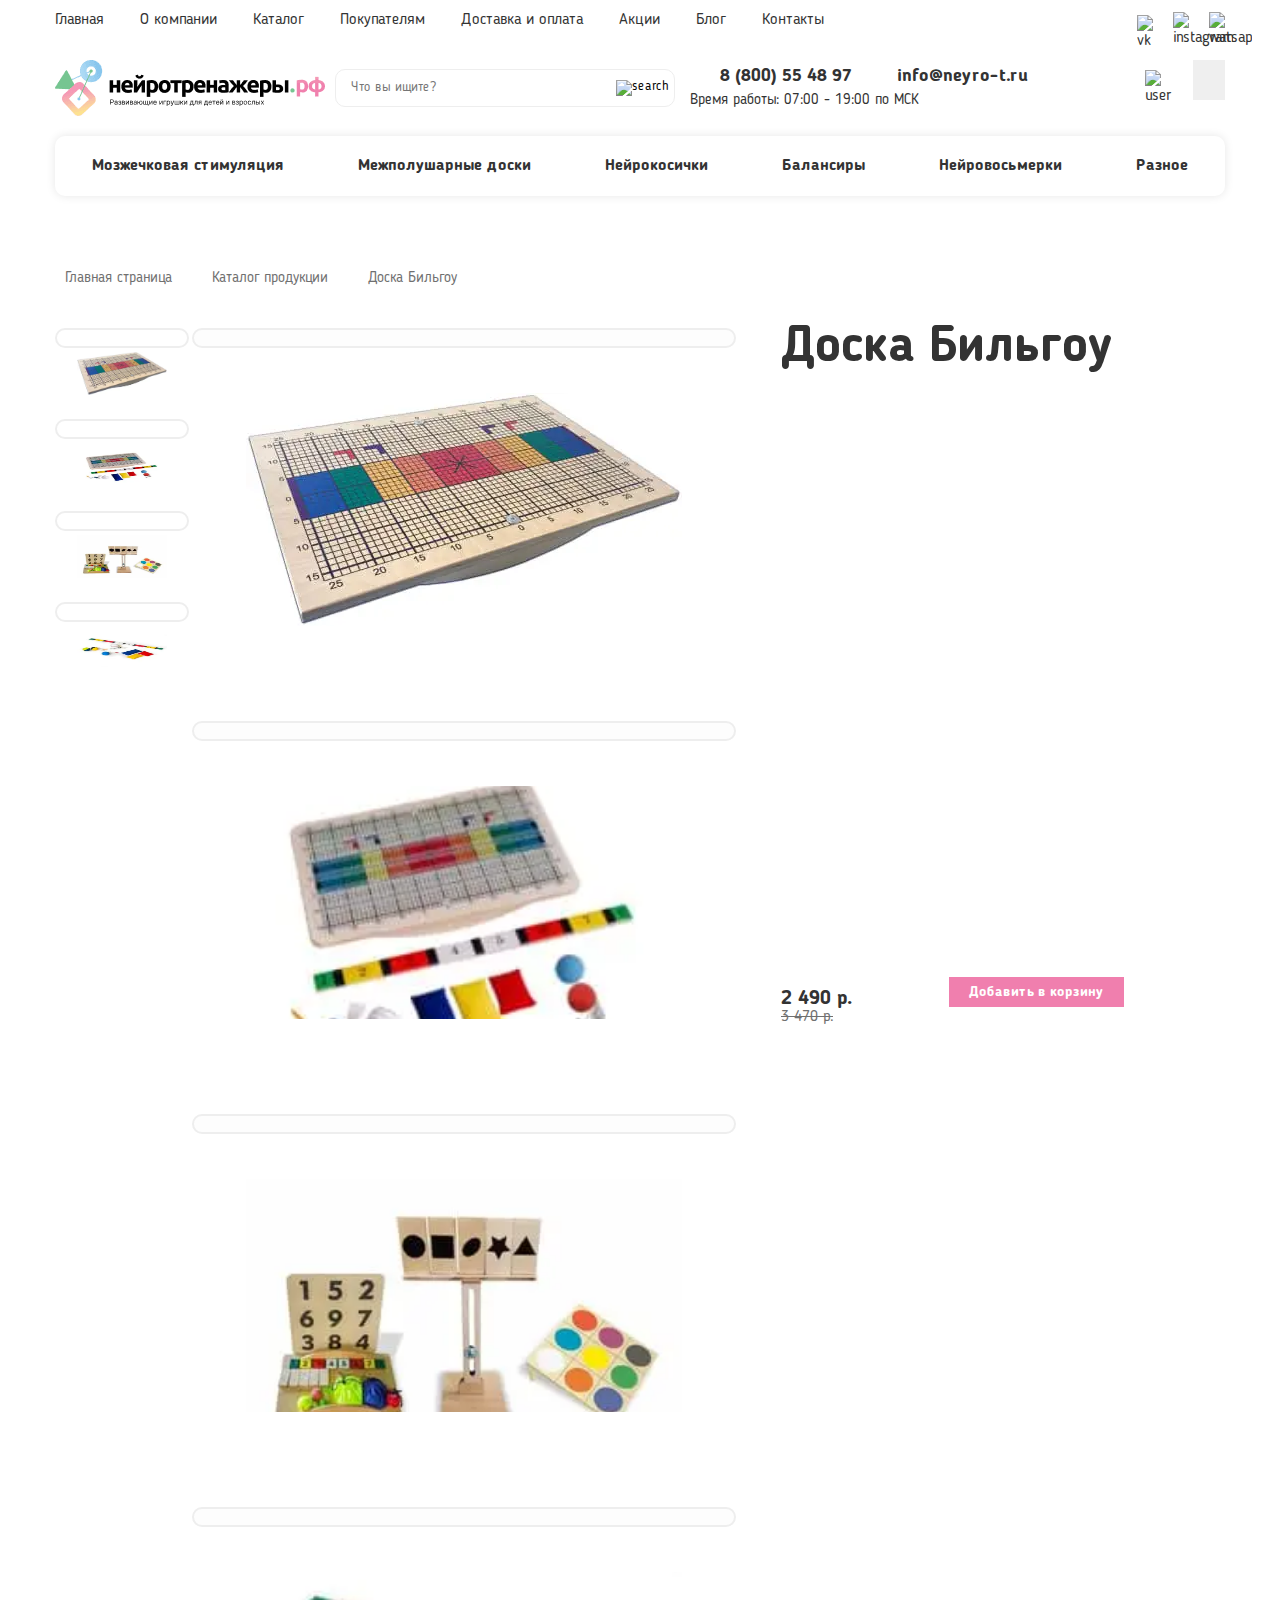
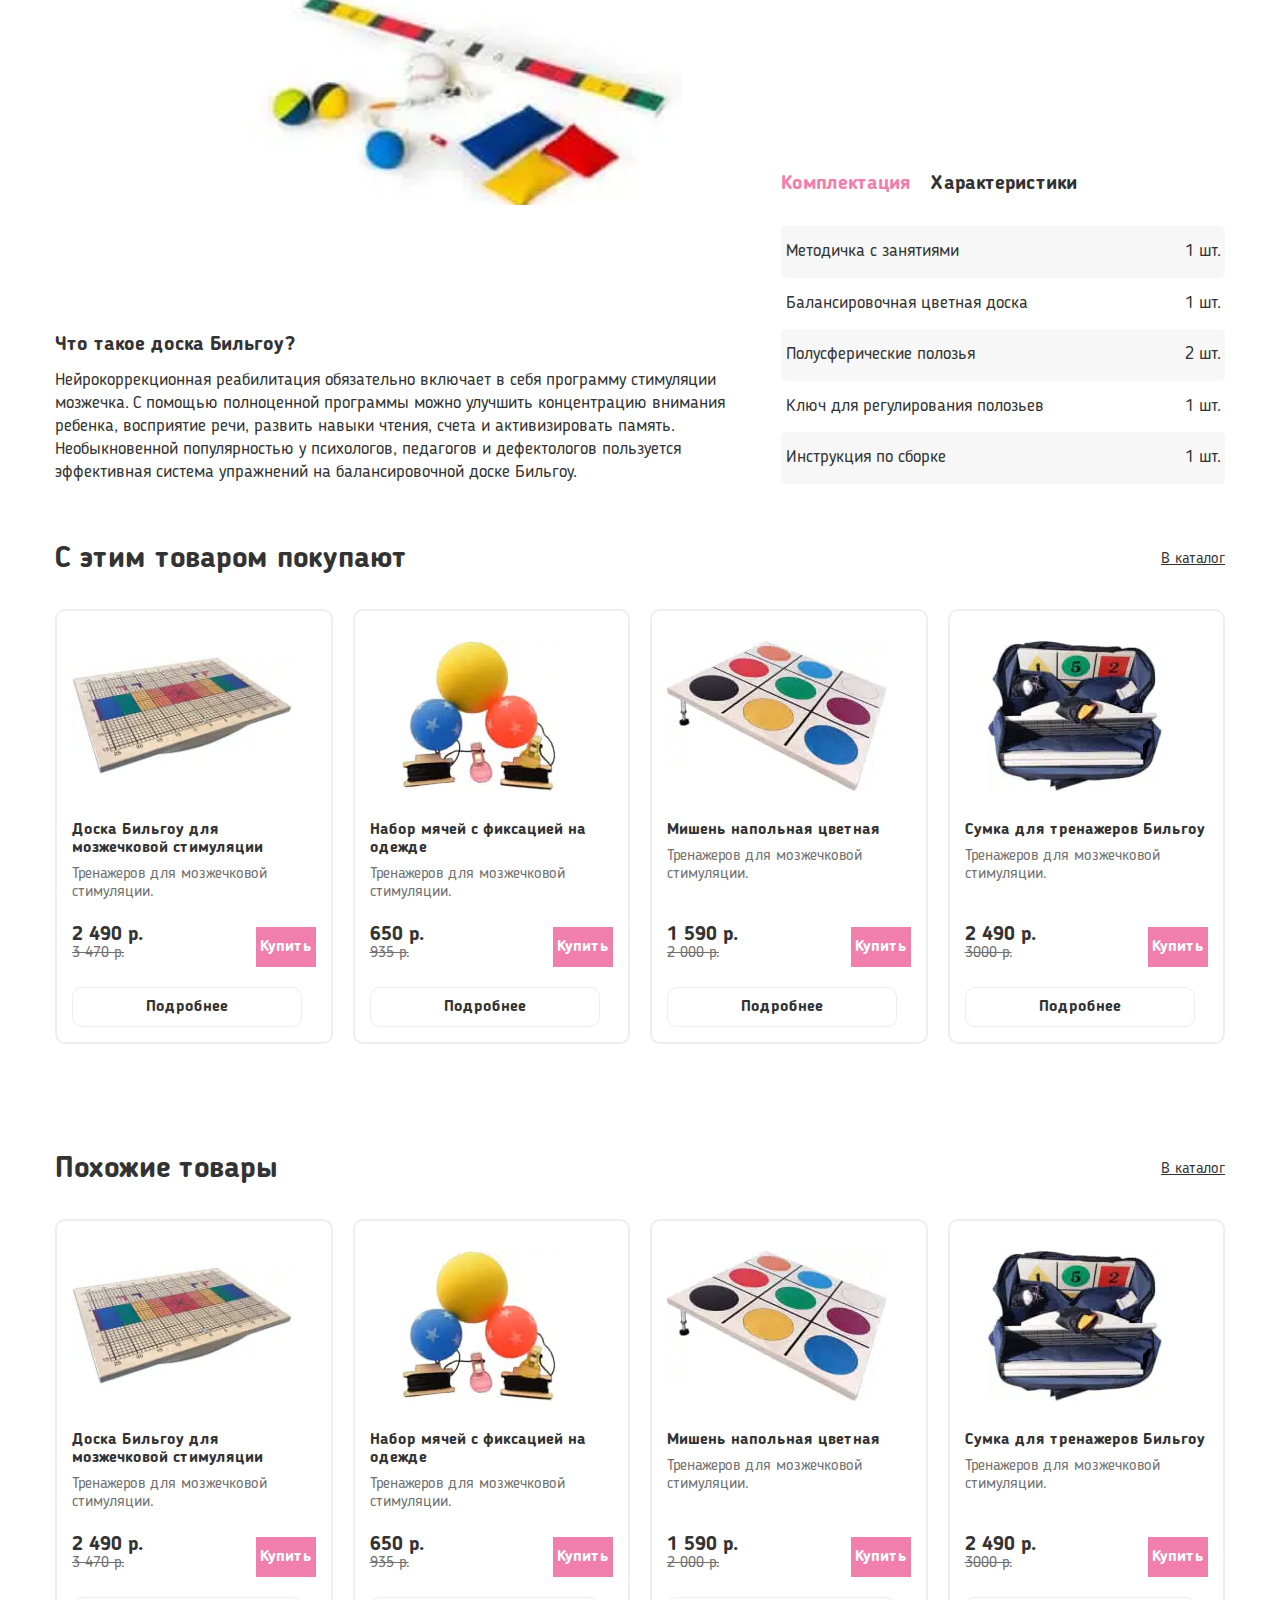
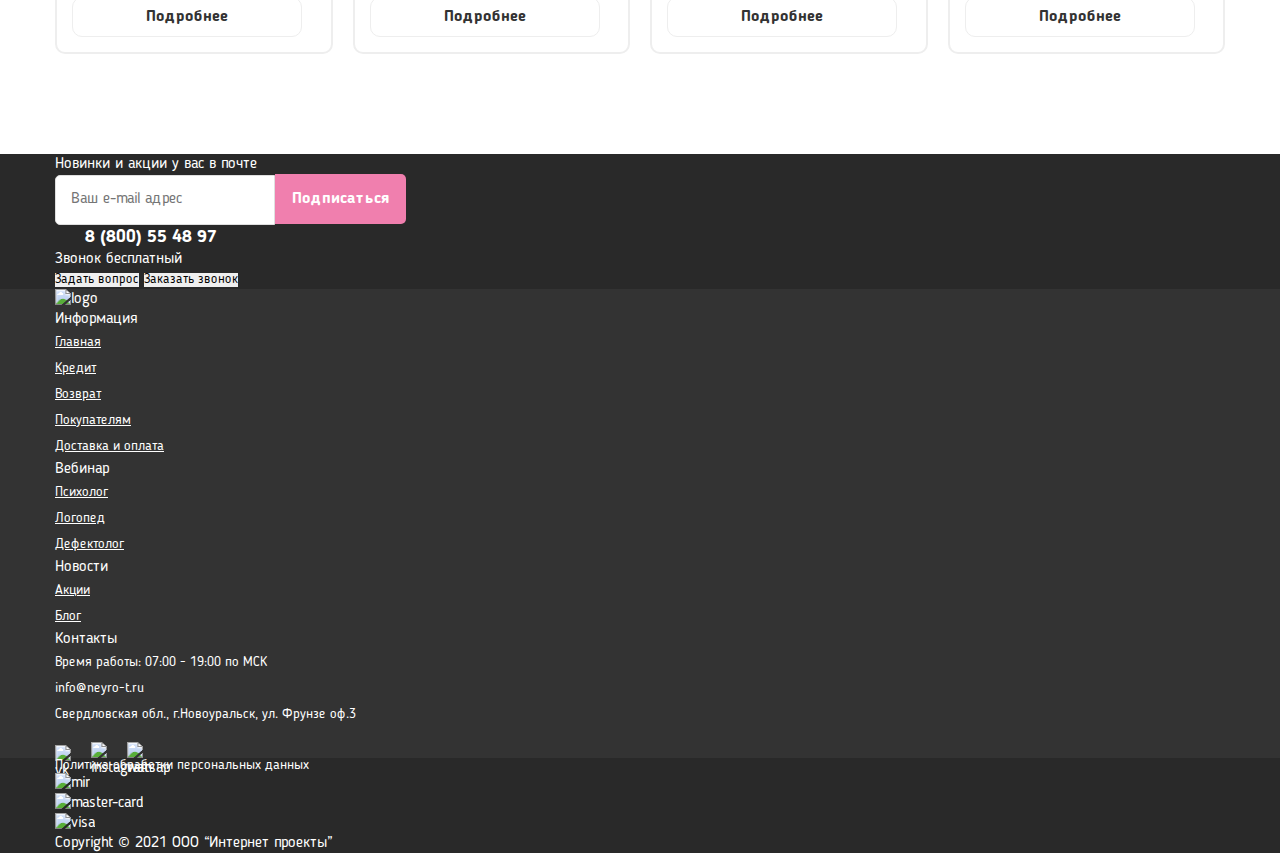
==== commit 708c0c73: "Add files via upload" ====
--- a/card-product.html
+++ b/card-product.html
@@ -697,14 +697,14 @@
                     </div>
                 </div>
                 <div class="footer-center__colum">
-                    <div class="footer-center__body">
-                        <div class="footer-center__title footer-right">Контакты</div>
+                    <div class="footer-center__body footer-right">
+                        <div class="footer-center__title">Контакты</div>
                         <ul>
                             <li>Время работы: 07:00 - 19:00 по МСК</li>
                             <li><a href="#">info@neyro-t.ru</a></li>
                             <li>Свердловская обл., г.Новоуральск, ул. Фрунзе оф.3</li>
                         </ul>
-                         <div class="header-top__social social-footer">
+                        <div class="header-top__social social-footer">
                             <a href="#" target="_blank" class="header-top__img">
                                 <img src="img/footer/Vector.svg" alt="vk">
                             </a>
@@ -804,13 +804,24 @@
                             <li><a href="#">Блог</a></li>
                         </ul>
                     </div>
-                    <div class="footer-center__body">
-                       <div class="footer-center__title footer-right">Контакты</div>
+                    <div class="footer-center__body footer-right">
+                        <div class="footer-center__title">Контакты</div>
                         <ul>
                             <li>Время работы: 07:00 - 19:00 по МСК</li>
                             <li><a href="#">info@neyro-t.ru</a></li>
                             <li>Свердловская обл., г.Новоуральск, ул. Фрунзе оф.3</li>
                         </ul>
+                        <div class="footer-bottom__img footer-bottom__img-mobil">
+                            <div class="footer-bottom_card">
+                                <img src="img/footer/mir.svg" alt="mir">
+                            </div>
+                            <div class="footer-bottom__card">
+                                <img src="img/footer/master%20card.svg" alt="master-card">
+                            </div>
+                            <div class="footer-bottom__card">
+                                <img src="img/footer/visa.svg" alt="visa">
+                            </div>
+                        </div>
                         <div class="header-top__social social-footer">
                             <a href="#" target="_blank" class="header-top__img">
                                 <img src="img/footer/Vector.svg" alt="vk">
@@ -822,17 +833,6 @@
                                 <img src="img/footer/Vector%20(2).svg" alt="watsap">
                             </a>
                         </div>
-                        <div class="footer-bottom__img footer-bottom__img-mobil">
-                            <div class="footer-bottom_card">
-                                <img src="img/footer/mir.svg" alt="mir">
-                            </div>
-                            <div class="footer-bottom__card">
-                                <img src="img/footer/master%20card.svg" alt="master-card">
-                            </div>
-                            <div class="footer-bottom__card">
-                                <img src="img/footer/visa.svg" alt="visa">
-                            </div>
-                        </div>
                     </div>
                 </div>
             </div>
